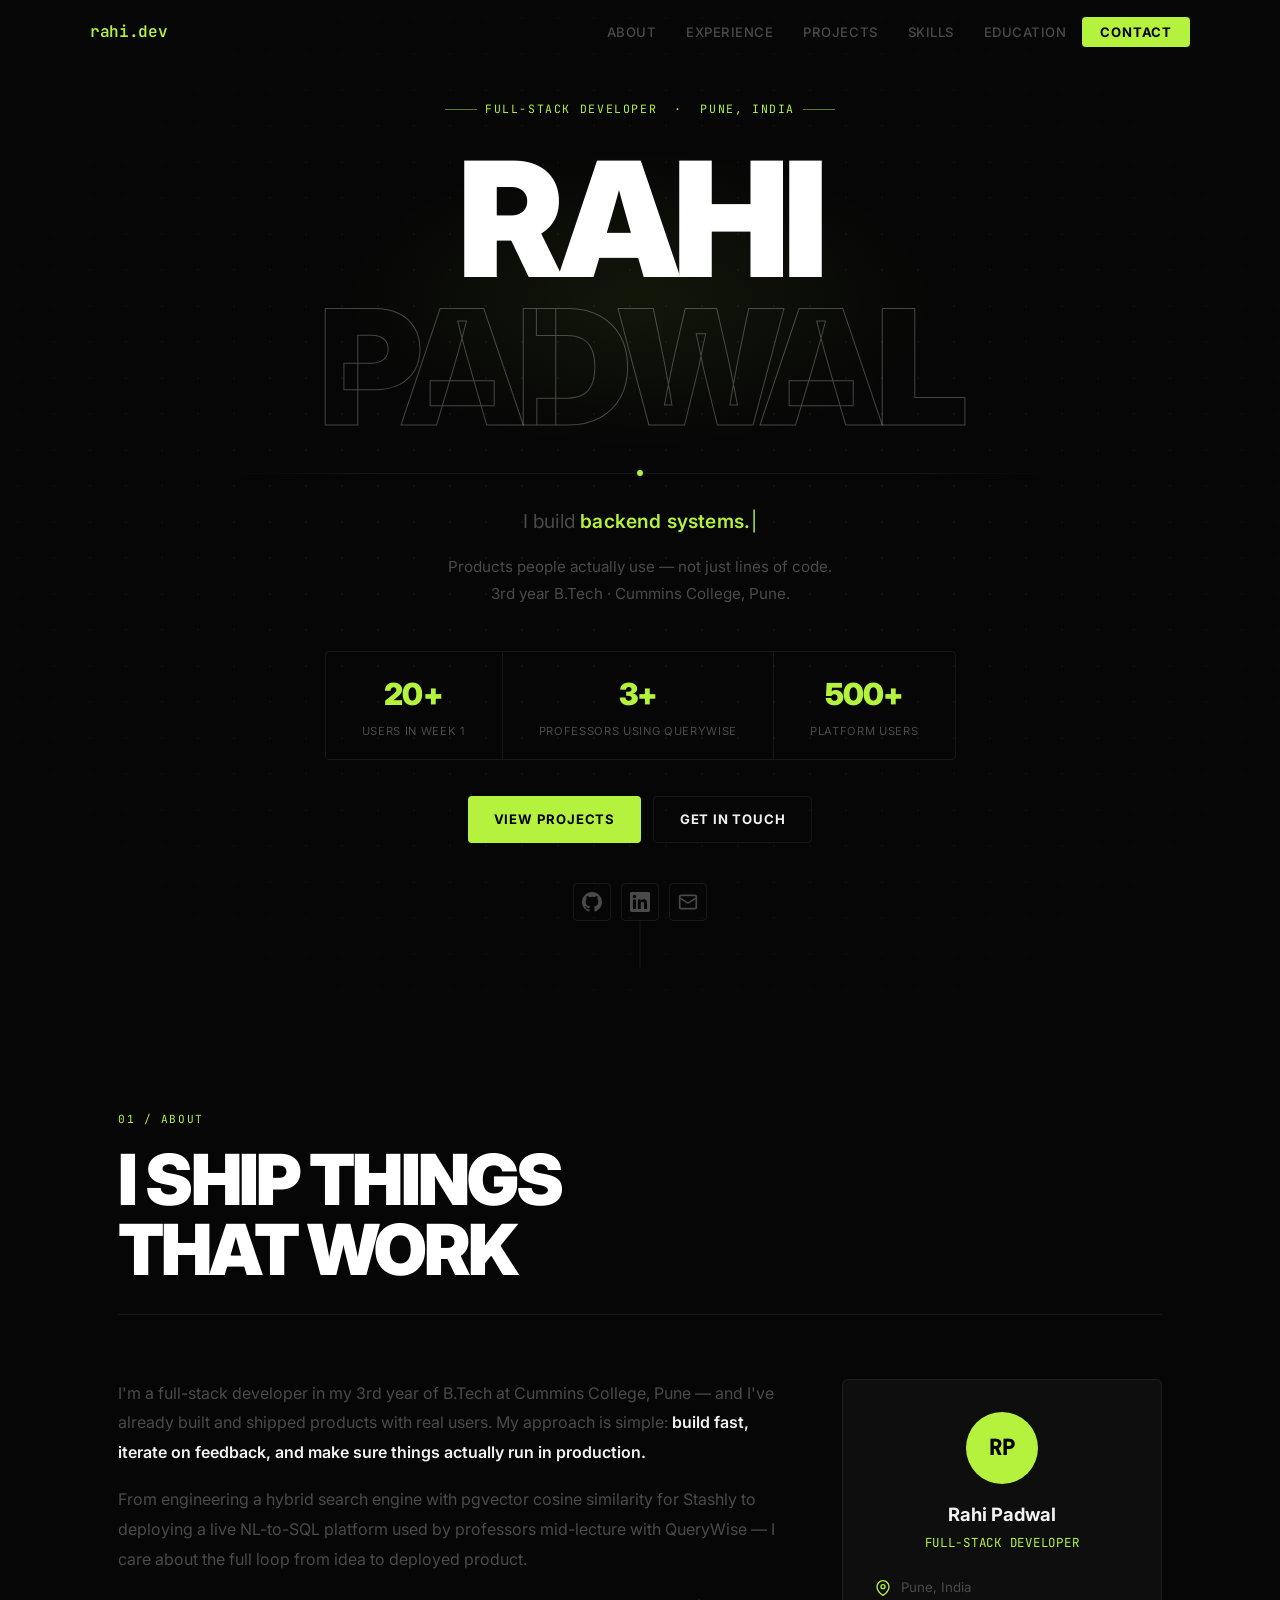
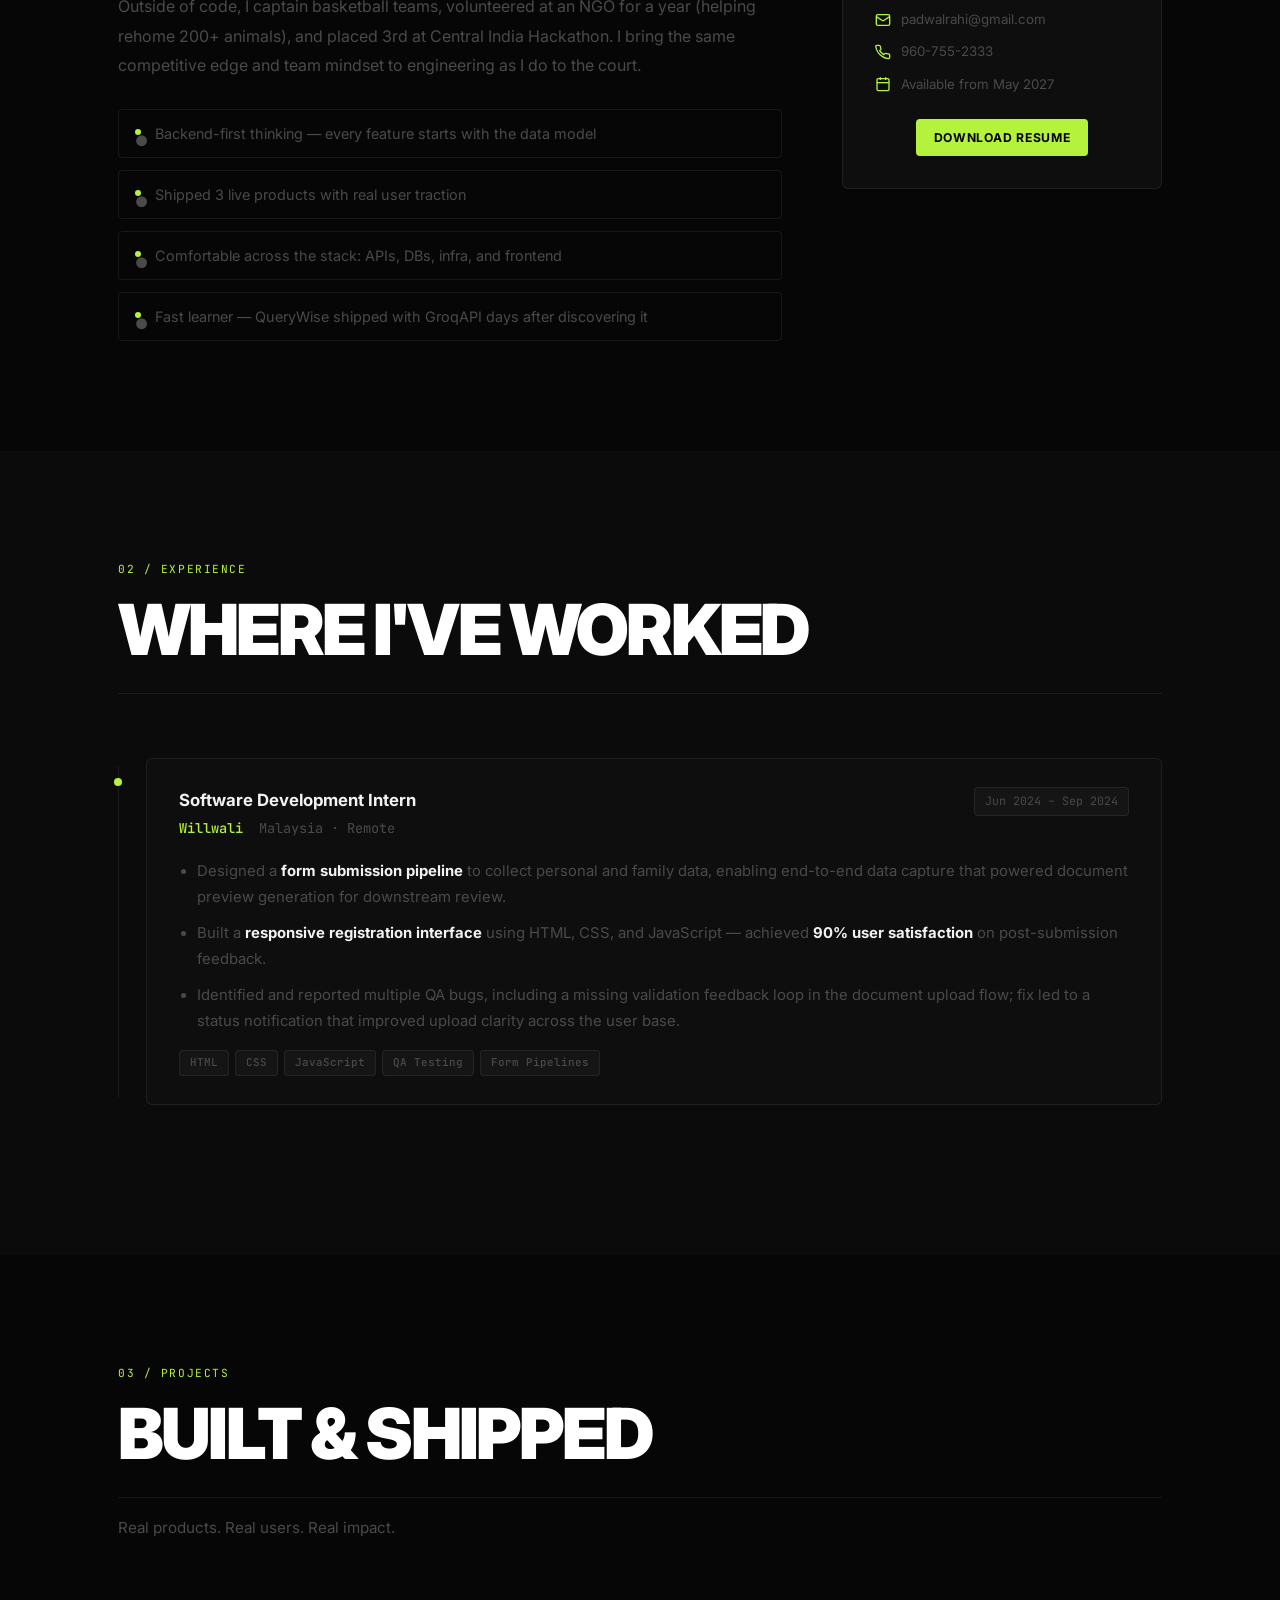
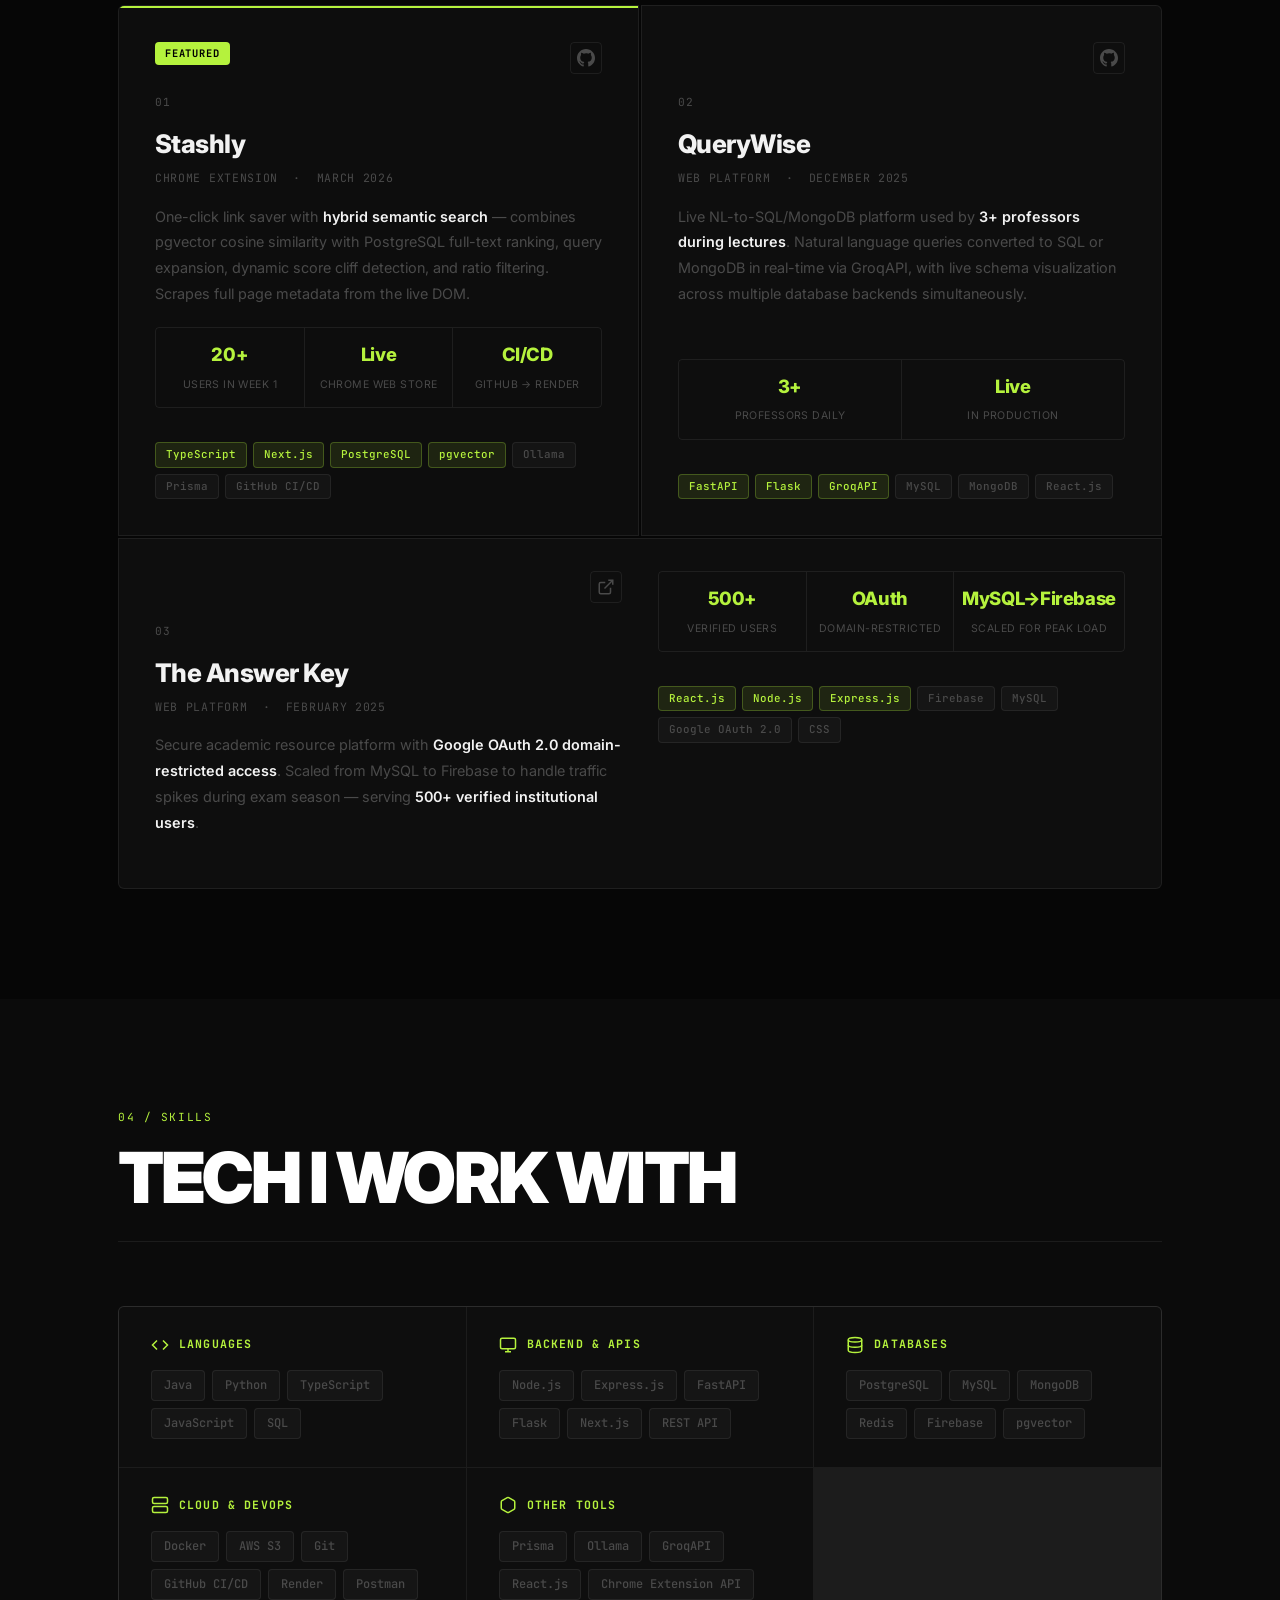
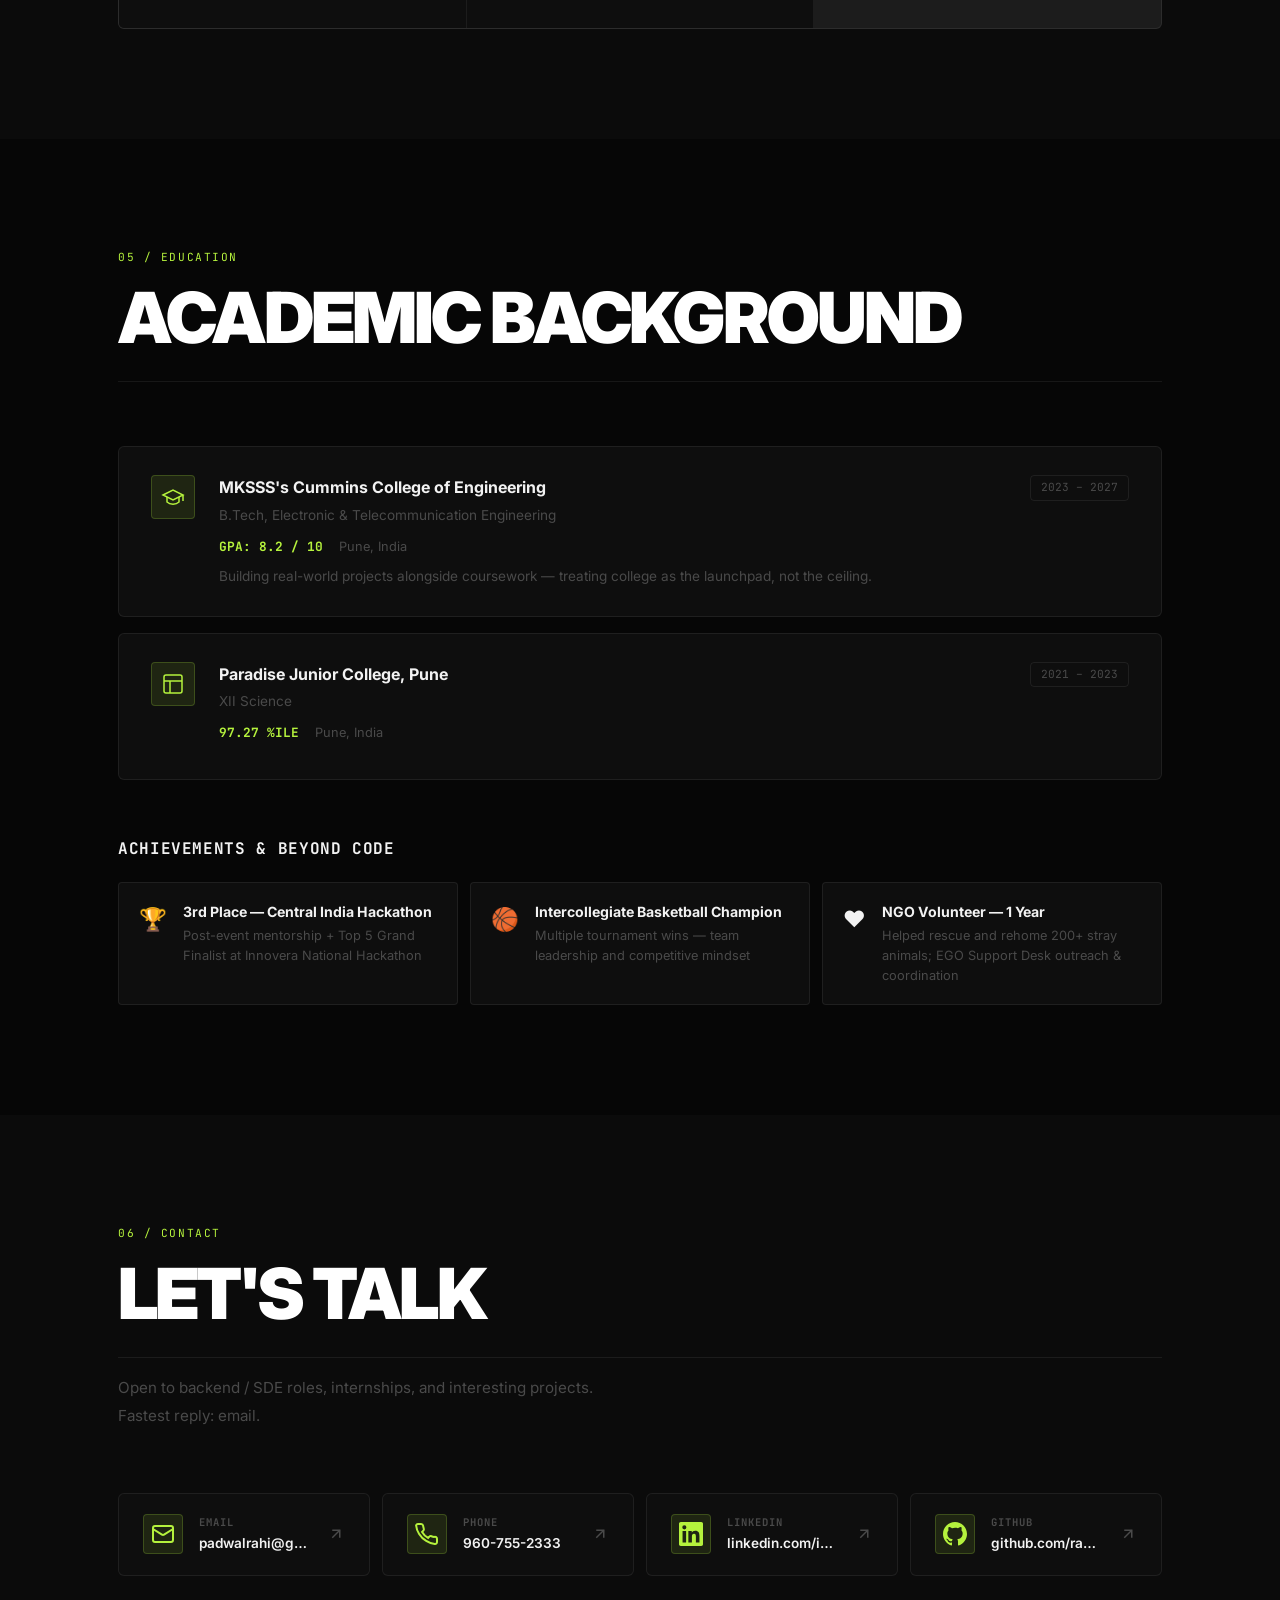
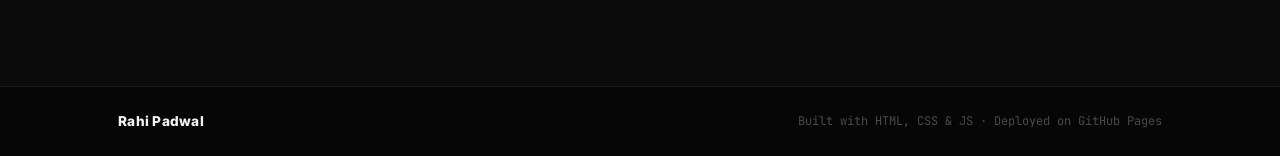
==== index.html @ 61a273f1 "Initial commit" ====
<!DOCTYPE html>
<html lang="en">
<head>
  <meta charset="UTF-8" />
  <meta name="viewport" content="width=device-width, initial-scale=1.0" />
  <title>Rahi Padwal — Full-Stack Developer</title>
  <meta name="description" content="Full-stack developer who ships. Built Stashly (20+ users, week 1) and QueryWise (used by 3+ professors). Backend & SDE roles." />
  <link rel="preconnect" href="https://fonts.googleapis.com" />
  <link rel="preconnect" href="https://fonts.gstatic.com" crossorigin />
  <link href="https://fonts.googleapis.com/css2?family=Inter:wght@300;400;500;600;700;800;900&family=JetBrains+Mono:wght@400;500;600&display=swap" rel="stylesheet" />
  <link rel="stylesheet" href="style.css" />
</head>
<body>

  <!-- ─── NAV ─── -->
  <nav id="navbar">
    <div class="nav-inner">
      <a class="nav-logo" href="#hero">rahi.dev</a>
      <ul class="nav-links">
        <li><a href="#about">About</a></li>
        <li><a href="#experience">Experience</a></li>
        <li><a href="#projects">Projects</a></li>
        <li><a href="#skills">Skills</a></li>
        <li><a href="#education">Education</a></li>
        <li><a href="#contact" class="nav-cta">Contact</a></li>
      </ul>
      <button class="hamburger" id="hamburger" aria-label="Toggle menu">
        <span></span><span></span><span></span>
      </button>
    </div>
  </nav>

  <!-- Mobile menu -->
  <div class="mobile-menu" id="mobileMenu">
    <a href="#about" class="mobile-link">About</a>
    <a href="#experience" class="mobile-link">Experience</a>
    <a href="#projects" class="mobile-link">Projects</a>
    <a href="#skills" class="mobile-link">Skills</a>
    <a href="#education" class="mobile-link">Education</a>
    <a href="#contact" class="mobile-link">Contact</a>
  </div>

  <!-- ─── HERO ─── -->
  <section id="hero">
    <div class="hero-bg-grid"></div>
    <div class="hero-glow"></div>
    <div class="container hero-content">
      <p class="hero-eyebrow">Full-Stack Developer &nbsp;·&nbsp; Pune, India</p>
      <h1 class="hero-name">
        <span class="name-first">Rahi</span>
        <span class="name-last">Padwal</span>
      </h1>
      <div class="hero-divider"></div>
      <div class="hero-roles">
        <span class="role-static">I build&nbsp;</span>
        <span class="role-typed" id="typedText"></span>
        <span class="cursor">|</span>
      </div>
      <p class="hero-desc">
        Products people actually use — not just lines of code.<br/>
        3rd year B.Tech · Cummins College, Pune.
      </p>
      <div class="hero-stats">
        <div class="stat">
          <span class="stat-num" data-target="20">0</span><span class="stat-suffix">+</span>
          <span class="stat-label">Users in week 1</span>
        </div>
        <div class="stat-divider"></div>
        <div class="stat">
          <span class="stat-num" data-target="3">0</span><span class="stat-suffix">+</span>
          <span class="stat-label">Professors using QueryWise</span>
        </div>
        <div class="stat-divider"></div>
        <div class="stat">
          <span class="stat-num" data-target="500">0</span><span class="stat-suffix">+</span>
          <span class="stat-label">Platform users</span>
        </div>
      </div>
      <div class="hero-actions">
        <a href="#projects" class="btn btn-primary">View Projects</a>
        <a href="#contact" class="btn btn-ghost">Get In Touch</a>
      </div>
      <div class="hero-socials">
        <a href="https://github.com/rahipadwal" target="_blank" rel="noopener" class="social-link" aria-label="GitHub">
          <svg width="20" height="20" viewBox="0 0 24 24" fill="currentColor"><path d="M12 0C5.374 0 0 5.373 0 12c0 5.302 3.438 9.8 8.207 11.387.599.111.793-.261.793-.577v-2.234c-3.338.726-4.033-1.416-4.033-1.416-.546-1.387-1.333-1.756-1.333-1.756-1.089-.745.083-.729.083-.729 1.205.084 1.839 1.237 1.839 1.237 1.07 1.834 2.807 1.304 3.492.997.107-.775.418-1.305.762-1.604-2.665-.305-5.467-1.334-5.467-5.931 0-1.311.469-2.381 1.236-3.221-.124-.303-.535-1.524.117-3.176 0 0 1.008-.322 3.301 1.23A11.509 11.509 0 0 1 12 5.803c1.02.005 2.047.138 3.006.404 2.291-1.552 3.297-1.23 3.297-1.23.653 1.653.242 2.874.118 3.176.77.84 1.235 1.911 1.235 3.221 0 4.609-2.807 5.624-5.479 5.921.43.372.823 1.102.823 2.222v3.293c0 .319.192.694.801.576C20.566 21.797 24 17.3 24 12c0-6.627-5.373-12-12-12z"/></svg>
        </a>
        <a href="https://linkedin.com/in/rahipadwal" target="_blank" rel="noopener" class="social-link" aria-label="LinkedIn">
          <svg width="20" height="20" viewBox="0 0 24 24" fill="currentColor"><path d="M20.447 20.452h-3.554v-5.569c0-1.328-.027-3.037-1.852-3.037-1.853 0-2.136 1.445-2.136 2.939v5.667H9.351V9h3.414v1.561h.046c.477-.9 1.637-1.85 3.37-1.85 3.601 0 4.267 2.37 4.267 5.455v6.286zM5.337 7.433a2.062 2.062 0 0 1-2.063-2.065 2.064 2.064 0 1 1 2.063 2.065zm1.782 13.019H3.555V9h3.564v11.452zM22.225 0H1.771C.792 0 0 .774 0 1.729v20.542C0 23.227.792 24 1.771 24h20.451C23.2 24 24 23.227 24 22.271V1.729C24 .774 23.2 0 22.222 0h.003z"/></svg>
        </a>
        <a href="mailto:padwalrahi@gmail.com" class="social-link" aria-label="Email">
          <svg width="20" height="20" viewBox="0 0 24 24" fill="none" stroke="currentColor" stroke-width="2" stroke-linecap="round" stroke-linejoin="round"><rect x="2" y="4" width="20" height="16" rx="2"/><path d="m22 7-8.97 5.7a1.94 1.94 0 0 1-2.06 0L2 7"/></svg>
        </a>
      </div>
    </div>
    <div class="scroll-indicator">
      <div class="scroll-dot"></div>
    </div>
  </section>

  <!-- ─── ABOUT ─── -->
  <section id="about" class="section">
    <div class="container">
      <div class="section-header reveal">
        <span class="section-tag">01 / About</span>
        <h2 class="section-title">I ship things<br/>that work</h2>
        <span class="section-rule"></span>
      </div>
      <div class="about-grid">
        <div class="about-text reveal">
          <p>
            I'm a full-stack developer in my 3rd year of B.Tech at Cummins College, Pune — and I've already
            built and shipped products with real users. My approach is simple: <strong>build fast, iterate on feedback, and
            make sure things actually run in production.</strong>
          </p>
          <p>
            From engineering a hybrid search engine with pgvector cosine similarity for Stashly to deploying a
            live NL-to-SQL platform used by professors mid-lecture with QueryWise — I care about the full loop
            from idea to deployed product.
          </p>
          <p>
            Outside of code, I captain basketball teams, volunteered at an NGO for a year (helping rehome 200+
            animals), and placed 3rd at Central India Hackathon. I bring the same competitive edge and team
            mindset to engineering as I do to the court.
          </p>
          <div class="about-highlights">
            <div class="highlight-item">
              <span class="highlight-icon">&#9679;</span>
              <span>Backend-first thinking — every feature starts with the data model</span>
            </div>
            <div class="highlight-item">
              <span class="highlight-icon">&#9679;</span>
              <span>Shipped 3 live products with real user traction</span>
            </div>
            <div class="highlight-item">
              <span class="highlight-icon">&#9679;</span>
              <span>Comfortable across the stack: APIs, DBs, infra, and frontend</span>
            </div>
            <div class="highlight-item">
              <span class="highlight-icon">&#9679;</span>
              <span>Fast learner — QueryWise shipped with GroqAPI days after discovering it</span>
            </div>
          </div>
        </div>
        <div class="about-card reveal">
          <div class="about-card-inner">
            <div class="about-avatar">RP</div>
            <h3>Rahi Padwal</h3>
            <p class="about-role">Full-Stack Developer</p>
            <div class="about-info-list">
              <div class="about-info-item">
                <svg width="16" height="16" viewBox="0 0 24 24" fill="none" stroke="currentColor" stroke-width="2"><path d="M21 10c0 7-9 13-9 13s-9-6-9-13a9 9 0 0 1 18 0z"/><circle cx="12" cy="10" r="3"/></svg>
                <span>Pune, India</span>
              </div>
              <div class="about-info-item">
                <svg width="16" height="16" viewBox="0 0 24 24" fill="none" stroke="currentColor" stroke-width="2"><rect x="2" y="4" width="20" height="16" rx="2"/><path d="m22 7-8.97 5.7a1.94 1.94 0 0 1-2.06 0L2 7"/></svg>
                <span>padwalrahi@gmail.com</span>
              </div>
              <div class="about-info-item">
                <svg width="16" height="16" viewBox="0 0 24 24" fill="none" stroke="currentColor" stroke-width="2"><path d="M22 16.92v3a2 2 0 0 1-2.18 2 19.79 19.79 0 0 1-8.63-3.07A19.5 19.5 0 0 1 4.15 12a19.79 19.79 0 0 1-3.07-8.67A2 2 0 0 1 3.07 2h3a2 2 0 0 1 2 1.72 12.84 12.84 0 0 0 .7 2.81 2 2 0 0 1-.45 2.11L7.09 9.91a16 16 0 0 0 6 6l1.27-1.27a2 2 0 0 1 2.11-.45 12.84 12.84 0 0 0 2.81.7A2 2 0 0 1 22 16.92z"/></svg>
                <span>960-755-2333</span>
              </div>
              <div class="about-info-item">
                <svg width="16" height="16" viewBox="0 0 24 24" fill="none" stroke="currentColor" stroke-width="2"><rect x="3" y="4" width="18" height="18" rx="2" ry="2"/><line x1="16" y1="2" x2="16" y2="6"/><line x1="8" y1="2" x2="8" y2="6"/><line x1="3" y1="10" x2="21" y2="10"/></svg>
                <span>Available from May 2027</span>
              </div>
            </div>
            <a href="Resume Rahi Padwal.pdf" download class="btn btn-primary btn-sm">Download Resume</a>
          </div>
        </div>
      </div>
    </div>
  </section>

  <!-- ─── EXPERIENCE ─── -->
  <section id="experience" class="section section-alt">
    <div class="container">
      <div class="section-header reveal">
        <span class="section-tag">02 / Experience</span>
        <h2 class="section-title">Where I've worked</h2>
        <span class="section-rule"></span>
      </div>
      <div class="timeline">
        <div class="timeline-item reveal">
          <div class="timeline-dot"></div>
          <div class="timeline-content">
            <div class="timeline-header">
              <div>
                <h3 class="timeline-role">Software Development Intern</h3>
                <p class="timeline-company">Willwali &nbsp;<span class="timeline-location">Malaysia · Remote</span></p>
              </div>
              <span class="timeline-date">Jun 2024 – Sep 2024</span>
            </div>
            <ul class="timeline-bullets">
              <li>Designed a <strong>form submission pipeline</strong> to collect personal and family data, enabling end-to-end data capture that powered document preview generation for downstream review.</li>
              <li>Built a <strong>responsive registration interface</strong> using HTML, CSS, and JavaScript — achieved <strong>90% user satisfaction</strong> on post-submission feedback.</li>
              <li>Identified and reported multiple QA bugs, including a missing validation feedback loop in the document upload flow; fix led to a status notification that improved upload clarity across the user base.</li>
            </ul>
            <div class="tag-list">
              <span class="tag">HTML</span>
              <span class="tag">CSS</span>
              <span class="tag">JavaScript</span>
              <span class="tag">QA Testing</span>
              <span class="tag">Form Pipelines</span>
            </div>
          </div>
        </div>
      </div>
    </div>
  </section>

  <!-- ─── PROJECTS ─── -->
  <section id="projects" class="section">
    <div class="container">
      <div class="section-header reveal">
        <span class="section-tag">03 / Projects</span>
        <h2 class="section-title">Built &amp; shipped</h2>
        <span class="section-rule"></span>
        <p class="section-subtitle">Real products. Real users. Real impact.</p>
      </div>
      <div class="projects-grid">

        <!-- Stashly -->
        <div class="project-card featured reveal">
          <div class="project-card-top">
            <div class="project-badge">Featured</div>
            <div class="project-links">
              <a href="https://github.com/rahipadwal/stashly" target="_blank" rel="noopener" class="project-icon-link" aria-label="GitHub">
                <svg width="18" height="18" viewBox="0 0 24 24" fill="currentColor"><path d="M12 0C5.374 0 0 5.373 0 12c0 5.302 3.438 9.8 8.207 11.387.599.111.793-.261.793-.577v-2.234c-3.338.726-4.033-1.416-4.033-1.416-.546-1.387-1.333-1.756-1.333-1.756-1.089-.745.083-.729.083-.729 1.205.084 1.839 1.237 1.839 1.237 1.07 1.834 2.807 1.304 3.492.997.107-.775.418-1.305.762-1.604-2.665-.305-5.467-1.334-5.467-5.931 0-1.311.469-2.381 1.236-3.221-.124-.303-.535-1.524.117-3.176 0 0 1.008-.322 3.301 1.23A11.509 11.509 0 0 1 12 5.803c1.02.005 2.047.138 3.006.404 2.291-1.552 3.297-1.23 3.297-1.23.653 1.653.242 2.874.118 3.176.77.84 1.235 1.911 1.235 3.221 0 4.609-2.807 5.624-5.479 5.921.43.372.823 1.102.823 2.222v3.293c0 .319.192.694.801.576C20.566 21.797 24 17.3 24 12c0-6.627-5.373-12-12-12z"/></svg>
              </a>
            </div>
          </div>
          <span class="project-num">01</span>
          <h3 class="project-title">Stashly</h3>
          <p class="project-type">Chrome Extension &nbsp;·&nbsp; March 2026</p>
          <p class="project-desc">
            One-click link saver with <strong>hybrid semantic search</strong> — combines pgvector cosine similarity
            with PostgreSQL full-text ranking, query expansion, dynamic score cliff detection, and ratio
            filtering. Scrapes full page metadata from the live DOM.
          </p>
          <div class="project-metrics">
            <div class="metric"><span class="metric-num">20+</span><span class="metric-label">users in week 1</span></div>
            <div class="metric"><span class="metric-num">Live</span><span class="metric-label">Chrome Web Store</span></div>
            <div class="metric"><span class="metric-num">CI/CD</span><span class="metric-label">GitHub → Render</span></div>
          </div>
          <div class="tag-list">
            <span class="tag tag-accent">TypeScript</span>
            <span class="tag tag-accent">Next.js</span>
            <span class="tag tag-accent">PostgreSQL</span>
            <span class="tag tag-accent">pgvector</span>
            <span class="tag">Ollama</span>
            <span class="tag">Prisma</span>
            <span class="tag">GitHub CI/CD</span>
          </div>
        </div>

        <!-- QueryWise -->
        <div class="project-card reveal">
          <div class="project-card-top">
            <div class="project-links">
              <a href="https://github.com/rahipadwal/querywise" target="_blank" rel="noopener" class="project-icon-link" aria-label="GitHub">
                <svg width="18" height="18" viewBox="0 0 24 24" fill="currentColor"><path d="M12 0C5.374 0 0 5.373 0 12c0 5.302 3.438 9.8 8.207 11.387.599.111.793-.261.793-.577v-2.234c-3.338.726-4.033-1.416-4.033-1.416-.546-1.387-1.333-1.756-1.333-1.756-1.089-.745.083-.729.083-.729 1.205.084 1.839 1.237 1.839 1.237 1.07 1.834 2.807 1.304 3.492.997.107-.775.418-1.305.762-1.604-2.665-.305-5.467-1.334-5.467-5.931 0-1.311.469-2.381 1.236-3.221-.124-.303-.535-1.524.117-3.176 0 0 1.008-.322 3.301 1.23A11.509 11.509 0 0 1 12 5.803c1.02.005 2.047.138 3.006.404 2.291-1.552 3.297-1.23 3.297-1.23.653 1.653.242 2.874.118 3.176.77.84 1.235 1.911 1.235 3.221 0 4.609-2.807 5.624-5.479 5.921.43.372.823 1.102.823 2.222v3.293c0 .319.192.694.801.576C20.566 21.797 24 17.3 24 12c0-6.627-5.373-12-12-12z"/></svg>
              </a>
            </div>
          </div>
          <span class="project-num">02</span>
          <h3 class="project-title">QueryWise</h3>
          <p class="project-type">Web Platform &nbsp;·&nbsp; December 2025</p>
          <p class="project-desc">
            Live NL-to-SQL/MongoDB platform used by <strong>3+ professors during lectures</strong>.
            Natural language queries converted to SQL or MongoDB in real-time via GroqAPI, with live schema
            visualization across multiple database backends simultaneously.
          </p>
          <div class="project-metrics">
            <div class="metric"><span class="metric-num">3+</span><span class="metric-label">professors daily</span></div>
            <div class="metric"><span class="metric-num">Live</span><span class="metric-label">in production</span></div>
          </div>
          <div class="tag-list">
            <span class="tag tag-accent">FastAPI</span>
            <span class="tag tag-accent">Flask</span>
            <span class="tag tag-accent">GroqAPI</span>
            <span class="tag">MySQL</span>
            <span class="tag">MongoDB</span>
            <span class="tag">React.js</span>
          </div>
        </div>

        <!-- The Answer Key — full-width -->
        <div class="project-card reveal">
          <div class="project-inner">
            <div class="project-meta">
              <div class="project-card-top">
                <div class="project-links">
                  <a href="#" target="_blank" rel="noopener" class="project-icon-link" aria-label="Live Site">
                    <svg width="18" height="18" viewBox="0 0 24 24" fill="none" stroke="currentColor" stroke-width="2"><path d="M18 13v6a2 2 0 0 1-2 2H5a2 2 0 0 1-2-2V8a2 2 0 0 1 2-2h6"/><polyline points="15,3 21,3 21,9"/><line x1="10" y1="14" x2="21" y2="3"/></svg>
                  </a>
                </div>
              </div>
              <span class="project-num">03</span>
              <h3 class="project-title">The Answer Key</h3>
              <p class="project-type">Web Platform &nbsp;·&nbsp; February 2025</p>
              <p class="project-desc">
                Secure academic resource platform with <strong>Google OAuth 2.0 domain-restricted access</strong>.
                Scaled from MySQL to Firebase to handle traffic spikes during exam season — serving
                <strong>500+ verified institutional users</strong>.
              </p>
            </div>
            <div class="project-details">
              <div class="project-metrics">
                <div class="metric"><span class="metric-num">500+</span><span class="metric-label">verified users</span></div>
                <div class="metric"><span class="metric-num">OAuth</span><span class="metric-label">domain-restricted</span></div>
                <div class="metric"><span class="metric-num">MySQL→Firebase</span><span class="metric-label">scaled for peak load</span></div>
              </div>
              <div class="tag-list">
                <span class="tag tag-accent">React.js</span>
                <span class="tag tag-accent">Node.js</span>
                <span class="tag tag-accent">Express.js</span>
                <span class="tag">Firebase</span>
                <span class="tag">MySQL</span>
                <span class="tag">Google OAuth 2.0</span>
                <span class="tag">CSS</span>
              </div>
            </div>
          </div>
        </div>

      </div>
    </div>
  </section>

  <!-- ─── SKILLS ─── -->
  <section id="skills" class="section section-alt">
    <div class="container">
      <div class="section-header reveal">
        <span class="section-tag">04 / Skills</span>
        <h2 class="section-title">Tech I work with</h2>
        <span class="section-rule"></span>
      </div>
      <div class="skills-grid">
        <div class="skill-category reveal">
          <h3 class="skill-cat-title">
            <svg width="18" height="18" viewBox="0 0 24 24" fill="none" stroke="currentColor" stroke-width="2"><polyline points="16 18 22 12 16 6"/><polyline points="8 6 2 12 8 18"/></svg>
            Languages
          </h3>
          <div class="skill-tags">
            <span class="skill-tag skill-tag-lg">Java</span>
            <span class="skill-tag skill-tag-lg">Python</span>
            <span class="skill-tag skill-tag-lg">TypeScript</span>
            <span class="skill-tag skill-tag-lg">JavaScript</span>
            <span class="skill-tag skill-tag-lg">SQL</span>
          </div>
        </div>
        <div class="skill-category reveal">
          <h3 class="skill-cat-title">
            <svg width="18" height="18" viewBox="0 0 24 24" fill="none" stroke="currentColor" stroke-width="2"><rect x="2" y="3" width="20" height="14" rx="2" ry="2"/><line x1="8" y1="21" x2="16" y2="21"/><line x1="12" y1="17" x2="12" y2="21"/></svg>
            Backend & APIs
          </h3>
          <div class="skill-tags">
            <span class="skill-tag skill-tag-lg">Node.js</span>
            <span class="skill-tag skill-tag-lg">Express.js</span>
            <span class="skill-tag skill-tag-lg">FastAPI</span>
            <span class="skill-tag skill-tag-lg">Flask</span>
            <span class="skill-tag skill-tag-lg">Next.js</span>
            <span class="skill-tag skill-tag-lg">REST API</span>
          </div>
        </div>
        <div class="skill-category reveal">
          <h3 class="skill-cat-title">
            <svg width="18" height="18" viewBox="0 0 24 24" fill="none" stroke="currentColor" stroke-width="2"><ellipse cx="12" cy="5" rx="9" ry="3"/><path d="M3 5v14a9 3 0 0 0 18 0V5"/><path d="M3 12a9 3 0 0 0 18 0"/></svg>
            Databases
          </h3>
          <div class="skill-tags">
            <span class="skill-tag skill-tag-lg">PostgreSQL</span>
            <span class="skill-tag skill-tag-lg">MySQL</span>
            <span class="skill-tag skill-tag-lg">MongoDB</span>
            <span class="skill-tag skill-tag-lg">Redis</span>
            <span class="skill-tag skill-tag-lg">Firebase</span>
            <span class="skill-tag skill-tag-lg">pgvector</span>
          </div>
        </div>
        <div class="skill-category reveal">
          <h3 class="skill-cat-title">
            <svg width="18" height="18" viewBox="0 0 24 24" fill="none" stroke="currentColor" stroke-width="2"><rect x="2" y="2" width="20" height="8" rx="2" ry="2"/><rect x="2" y="14" width="20" height="8" rx="2" ry="2"/><line x1="6" y1="6" x2="6.01" y2="6"/><line x1="6" y1="18" x2="6.01" y2="18"/></svg>
            Cloud & DevOps
          </h3>
          <div class="skill-tags">
            <span class="skill-tag skill-tag-lg">Docker</span>
            <span class="skill-tag skill-tag-lg">AWS S3</span>
            <span class="skill-tag skill-tag-lg">Git</span>
            <span class="skill-tag skill-tag-lg">GitHub CI/CD</span>
            <span class="skill-tag skill-tag-lg">Render</span>
            <span class="skill-tag skill-tag-lg">Postman</span>
          </div>
        </div>
        <div class="skill-category reveal">
          <h3 class="skill-cat-title">
            <svg width="18" height="18" viewBox="0 0 24 24" fill="none" stroke="currentColor" stroke-width="2"><path d="M21 16V8a2 2 0 0 0-1-1.73l-7-4a2 2 0 0 0-2 0l-7 4A2 2 0 0 0 3 8v8a2 2 0 0 0 1 1.73l7 4a2 2 0 0 0 2 0l7-4A2 2 0 0 0 21 16z"/></svg>
            Other Tools
          </h3>
          <div class="skill-tags">
            <span class="skill-tag skill-tag-lg">Prisma</span>
            <span class="skill-tag skill-tag-lg">Ollama</span>
            <span class="skill-tag skill-tag-lg">GroqAPI</span>
            <span class="skill-tag skill-tag-lg">React.js</span>
            <span class="skill-tag skill-tag-lg">Chrome Extension API</span>
          </div>
        </div>
      </div>
    </div>
  </section>

  <!-- ─── EDUCATION ─── -->
  <section id="education" class="section">
    <div class="container">
      <div class="section-header reveal">
        <span class="section-tag">05 / Education</span>
        <h2 class="section-title">Academic background</h2>
        <span class="section-rule"></span>
      </div>
      <div class="edu-grid">
        <div class="edu-card reveal">
          <div class="edu-card-left">
            <div class="edu-icon">
              <svg width="24" height="24" viewBox="0 0 24 24" fill="none" stroke="currentColor" stroke-width="1.5"><path d="M22 10v6M2 10l10-5 10 5-10 5z"/><path d="M6 12v5c3 3 9 3 12 0v-5"/></svg>
            </div>
          </div>
          <div class="edu-card-right">
            <div class="edu-card-header">
              <div>
                <h3>MKSSS's Cummins College of Engineering</h3>
                <p class="edu-degree">B.Tech, Electronic &amp; Telecommunication Engineering</p>
              </div>
              <span class="edu-date">2023 – 2027</span>
            </div>
            <div class="edu-meta">
              <span class="edu-gpa">GPA: 8.2 / 10</span>
              <span class="edu-location">Pune, India</span>
            </div>
            <div class="edu-note">
              Building real-world projects alongside coursework — treating college as the launchpad, not the ceiling.
            </div>
          </div>
        </div>
        <div class="edu-card reveal">
          <div class="edu-card-left">
            <div class="edu-icon">
              <svg width="24" height="24" viewBox="0 0 24 24" fill="none" stroke="currentColor" stroke-width="1.5"><rect x="3" y="3" width="18" height="18" rx="2" ry="2"/><line x1="3" y1="9" x2="21" y2="9"/><line x1="9" y1="21" x2="9" y2="9"/></svg>
            </div>
          </div>
          <div class="edu-card-right">
            <div class="edu-card-header">
              <div>
                <h3>Paradise Junior College, Pune</h3>
                <p class="edu-degree">XII Science</p>
              </div>
              <span class="edu-date">2021 – 2023</span>
            </div>
            <div class="edu-meta">
              <span class="edu-gpa">97.27 %ILE</span>
              <span class="edu-location">Pune, India</span>
            </div>
          </div>
        </div>
      </div>

      <!-- Achievements -->
      <div class="achievements reveal">
        <h3 class="achievements-title">Achievements &amp; Beyond Code</h3>
        <div class="achievements-grid">
          <div class="achievement-item">
            <div class="achievement-icon">🏆</div>
            <div class="achievement-text">
              <strong>3rd Place — Central India Hackathon</strong>
              <span>Post-event mentorship + Top 5 Grand Finalist at Innovera National Hackathon</span>
            </div>
          </div>
          <div class="achievement-item">
            <div class="achievement-icon">🏀</div>
            <div class="achievement-text">
              <strong>Intercollegiate Basketball Champion</strong>
              <span>Multiple tournament wins — team leadership and competitive mindset</span>
            </div>
          </div>
          <div class="achievement-item">
            <div class="achievement-icon">&#10084;</div>
            <div class="achievement-text">
              <strong>NGO Volunteer — 1 Year</strong>
              <span>Helped rescue and rehome 200+ stray animals; EGO Support Desk outreach &amp; coordination</span>
            </div>
          </div>
        </div>
      </div>
    </div>
  </section>

  <!-- ─── CONTACT ─── -->
  <section id="contact" class="section section-alt">
    <div class="container">
      <div class="section-header reveal">
        <span class="section-tag">06 / Contact</span>
        <h2 class="section-title">Let's talk</h2>
        <span class="section-rule"></span>
        <p class="section-subtitle">
          Open to backend / SDE roles, internships, and interesting projects.<br />
          Fastest reply: email.
        </p>
      </div>
      <div class="contact-grid">
        <a href="mailto:padwalrahi@gmail.com" class="contact-card reveal">
          <div class="contact-card-icon">
            <svg width="24" height="24" viewBox="0 0 24 24" fill="none" stroke="currentColor" stroke-width="2"><rect x="2" y="4" width="20" height="16" rx="2"/><path d="m22 7-8.97 5.7a1.94 1.94 0 0 1-2.06 0L2 7"/></svg>
          </div>
          <div class="contact-card-text">
            <span class="contact-label">Email</span>
            <span class="contact-value">padwalrahi@gmail.com</span>
          </div>
          <svg class="contact-arrow" width="18" height="18" viewBox="0 0 24 24" fill="none" stroke="currentColor" stroke-width="2"><line x1="7" y1="17" x2="17" y2="7"/><polyline points="7 7 17 7 17 17"/></svg>
        </a>
        <a href="tel:+919607552333" class="contact-card reveal">
          <div class="contact-card-icon">
            <svg width="24" height="24" viewBox="0 0 24 24" fill="none" stroke="currentColor" stroke-width="2"><path d="M22 16.92v3a2 2 0 0 1-2.18 2 19.79 19.79 0 0 1-8.63-3.07A19.5 19.5 0 0 1 4.15 12a19.79 19.79 0 0 1-3.07-8.67A2 2 0 0 1 3.07 2h3a2 2 0 0 1 2 1.72 12.84 12.84 0 0 0 .7 2.81 2 2 0 0 1-.45 2.11L7.09 9.91a16 16 0 0 0 6 6l1.27-1.27a2 2 0 0 1 2.11-.45 12.84 12.84 0 0 0 2.81.7A2 2 0 0 1 22 16.92z"/></svg>
          </div>
          <div class="contact-card-text">
            <span class="contact-label">Phone</span>
            <span class="contact-value">960-755-2333</span>
          </div>
          <svg class="contact-arrow" width="18" height="18" viewBox="0 0 24 24" fill="none" stroke="currentColor" stroke-width="2"><line x1="7" y1="17" x2="17" y2="7"/><polyline points="7 7 17 7 17 17"/></svg>
        </a>
        <a href="https://linkedin.com/in/rahipadwal" target="_blank" rel="noopener" class="contact-card reveal">
          <div class="contact-card-icon">
            <svg width="24" height="24" viewBox="0 0 24 24" fill="currentColor"><path d="M20.447 20.452h-3.554v-5.569c0-1.328-.027-3.037-1.852-3.037-1.853 0-2.136 1.445-2.136 2.939v5.667H9.351V9h3.414v1.561h.046c.477-.9 1.637-1.85 3.37-1.85 3.601 0 4.267 2.37 4.267 5.455v6.286zM5.337 7.433a2.062 2.062 0 0 1-2.063-2.065 2.064 2.064 0 1 1 2.063 2.065zm1.782 13.019H3.555V9h3.564v11.452zM22.225 0H1.771C.792 0 0 .774 0 1.729v20.542C0 23.227.792 24 1.771 24h20.451C23.2 24 24 23.227 24 22.271V1.729C24 .774 23.2 0 22.222 0h.003z"/></svg>
          </div>
          <div class="contact-card-text">
            <span class="contact-label">LinkedIn</span>
            <span class="contact-value">linkedin.com/in/rahipadwal</span>
          </div>
          <svg class="contact-arrow" width="18" height="18" viewBox="0 0 24 24" fill="none" stroke="currentColor" stroke-width="2"><line x1="7" y1="17" x2="17" y2="7"/><polyline points="7 7 17 7 17 17"/></svg>
        </a>
        <a href="https://github.com/rahipadwal" target="_blank" rel="noopener" class="contact-card reveal">
          <div class="contact-card-icon">
            <svg width="24" height="24" viewBox="0 0 24 24" fill="currentColor"><path d="M12 0C5.374 0 0 5.373 0 12c0 5.302 3.438 9.8 8.207 11.387.599.111.793-.261.793-.577v-2.234c-3.338.726-4.033-1.416-4.033-1.416-.546-1.387-1.333-1.756-1.333-1.756-1.089-.745.083-.729.083-.729 1.205.084 1.839 1.237 1.839 1.237 1.07 1.834 2.807 1.304 3.492.997.107-.775.418-1.305.762-1.604-2.665-.305-5.467-1.334-5.467-5.931 0-1.311.469-2.381 1.236-3.221-.124-.303-.535-1.524.117-3.176 0 0 1.008-.322 3.301 1.23A11.509 11.509 0 0 1 12 5.803c1.02.005 2.047.138 3.006.404 2.291-1.552 3.297-1.23 3.297-1.23.653 1.653.242 2.874.118 3.176.77.84 1.235 1.911 1.235 3.221 0 4.609-2.807 5.624-5.479 5.921.43.372.823 1.102.823 2.222v3.293c0 .319.192.694.801.576C20.566 21.797 24 17.3 24 12c0-6.627-5.373-12-12-12z"/></svg>
          </div>
          <div class="contact-card-text">
            <span class="contact-label">GitHub</span>
            <span class="contact-value">github.com/rahipadwal</span>
          </div>
          <svg class="contact-arrow" width="18" height="18" viewBox="0 0 24 24" fill="none" stroke="currentColor" stroke-width="2"><line x1="7" y1="17" x2="17" y2="7"/><polyline points="7 7 17 7 17 17"/></svg>
        </a>
      </div>
    </div>
  </section>

  <!-- ─── FOOTER ─── -->
  <footer>
    <div class="container footer-inner">
      <span class="footer-name">Rahi Padwal</span>
      <span class="footer-copy">Built with HTML, CSS &amp; JS · Deployed on GitHub Pages</span>
    </div>
  </footer>

  <script src="script.js"></script>
</body>
</html>
---- style.css ----
/* ─── RESET & VARIABLES ─── */
*, *::before, *::after { box-sizing: border-box; margin: 0; padding: 0; }

:root {
  --bg:        #060606;
  --bg-alt:    #0b0b0b;
  --bg-card:   #0e0e0e;
  --border:    rgba(255, 255, 255, 0.07);
  --border-hover: rgba(181, 242, 61, 0.45);
  --text:      #f2f2f2;
  --text-muted:#4a4a4a;
  --accent:    #b5f23d;
  --accent-dim: rgba(181, 242, 61, 0.1);
  --accent-glow: rgba(181, 242, 61, 0.18);
  --radius:    4px;
  --radius-lg: 6px;
  --shadow:    0 8px 40px rgba(0,0,0,0.6);
  --transition: 0.22s cubic-bezier(0.4, 0, 0.2, 1);
  --font:      'Inter', system-ui, sans-serif;
  --mono:      'JetBrains Mono', 'Fira Code', monospace;
}

html { scroll-behavior: smooth; scroll-padding-top: 68px; }

body {
  font-family: var(--font);
  background: var(--bg);
  color: var(--text);
  line-height: 1.6;
  -webkit-font-smoothing: antialiased;
  overflow-x: hidden;
}

::-webkit-scrollbar { width: 4px; }
::-webkit-scrollbar-track { background: var(--bg); }
::-webkit-scrollbar-thumb { background: var(--accent); border-radius: 2px; }

/* ─── CONTAINER ─── */
.container { max-width: 1100px; margin: 0 auto; padding: 0 28px; }

/* ─── NAV ─── */
#navbar {
  position: fixed; top: 0; left: 0; right: 0; z-index: 1000;
  padding: 0 28px;
  transition: background var(--transition), border-bottom var(--transition);
}
#navbar.scrolled {
  background: rgba(6, 6, 6, 0.94);
  backdrop-filter: blur(20px);
  -webkit-backdrop-filter: blur(20px);
  border-bottom: 1px solid var(--border);
}
.nav-inner {
  max-width: 1100px; margin: 0 auto;
  display: flex; align-items: center; justify-content: space-between;
  height: 64px;
}
.nav-logo {
  font-family: var(--mono); font-size: 1rem; font-weight: 600;
  color: var(--accent); text-decoration: none; letter-spacing: -0.02em;
}
.nav-links { display: flex; gap: 2px; list-style: none; }
.nav-links a {
  color: var(--text-muted); text-decoration: none;
  font-size: 0.82rem; font-weight: 500; letter-spacing: 0.04em;
  text-transform: uppercase;
  padding: 7px 14px; border-radius: var(--radius);
  transition: color var(--transition);
}
.nav-links a:hover { color: var(--text); }
.nav-links a.active { color: var(--accent); }
.nav-cta {
  background: var(--accent) !important;
  color: #000 !important;
  font-weight: 700 !important;
  letter-spacing: 0.06em !important;
  padding: 7px 18px !important;
}
.nav-cta:hover { opacity: 0.88; }

.hamburger {
  display: none; flex-direction: column; gap: 5px;
  background: none; border: none; cursor: pointer; padding: 4px;
}
.hamburger span {
  display: block; width: 22px; height: 1.5px;
  background: var(--text-muted); border-radius: 2px;
  transition: var(--transition);
}
.hamburger.open span:nth-child(1) { transform: translateY(6.5px) rotate(45deg); }
.hamburger.open span:nth-child(2) { opacity: 0; }
.hamburger.open span:nth-child(3) { transform: translateY(-6.5px) rotate(-45deg); }

.mobile-menu {
  display: none; position: fixed; top: 64px; left: 0; right: 0; z-index: 999;
  background: rgba(6, 6, 6, 0.98);
  border-bottom: 1px solid var(--border);
  flex-direction: column; padding: 12px 28px 24px;
}
.mobile-menu.open { display: flex; }
.mobile-link {
  color: var(--text-muted); text-decoration: none;
  font-size: 0.88rem; font-weight: 500;
  text-transform: uppercase; letter-spacing: 0.05em;
  padding: 14px 0;
  border-bottom: 1px solid var(--border);
  transition: color var(--transition);
}
.mobile-link:last-child { border-bottom: none; }
.mobile-link:hover { color: var(--accent); }

/* ─── HERO ─── */
#hero {
  min-height: 100vh;
  display: flex; align-items: center; justify-content: center;
  position: relative; overflow: hidden;
  padding: 100px 0 80px;
}

/* Subtle dot-grid background */
.hero-bg-grid {
  position: absolute; inset: 0; z-index: 0;
  background-image: radial-gradient(circle, rgba(255,255,255,0.04) 1px, transparent 1px);
  background-size: 36px 36px;
  mask-image: radial-gradient(ellipse 80% 80% at 50% 50%, black 30%, transparent 100%);
}

/* Green glow blob */
.hero-glow {
  position: absolute; top: 30%; left: 50%; transform: translate(-50%, -50%);
  width: 600px; height: 300px; z-index: 0;
  background: radial-gradient(ellipse, rgba(181,242,61,0.07) 0%, transparent 70%);
  pointer-events: none;
}

.hero-content {
  position: relative; z-index: 1;
  text-align: center;
  display: flex; flex-direction: column; align-items: center;
  max-width: 900px; width: 100%;
}

.hero-eyebrow {
  display: inline-flex; align-items: center; gap: 8px;
  font-family: var(--mono); font-size: 0.72rem;
  color: var(--accent); letter-spacing: 0.14em;
  text-transform: uppercase; margin-bottom: 28px;
}
.hero-eyebrow::before,
.hero-eyebrow::after {
  content: ''; display: block; width: 32px; height: 1px;
  background: var(--accent); opacity: 0.5;
}

.hero-name {
  font-size: clamp(4.5rem, 13vw, 10rem);
  font-weight: 900; line-height: 0.92;
  letter-spacing: -0.04em;
  text-transform: uppercase; color: #fff;
  margin-bottom: 0;
}
.hero-name .name-first { display: block; }
.hero-name .name-last {
  display: block;
  -webkit-text-stroke: 1px rgba(255,255,255,0.25);
  color: transparent;
  transition: color var(--transition), -webkit-text-stroke var(--transition);
}
.hero-name:hover .name-last {
  color: var(--accent);
  -webkit-text-stroke: 1px transparent;
}

.hero-divider {
  width: 100%; height: 1px;
  background: linear-gradient(90deg, transparent, var(--border) 20%, var(--border) 80%, transparent);
  margin: 32px 0;
  position: relative;
}
.hero-divider::after {
  content: ''; position: absolute; left: 50%; top: -3px;
  transform: translateX(-50%);
  width: 6px; height: 6px; border-radius: 50%;
  background: var(--accent);
}

.hero-roles {
  display: flex; align-items: center; justify-content: center;
  font-size: clamp(1rem, 2.5vw, 1.2rem);
  font-weight: 400; color: var(--text-muted);
  margin-bottom: 16px; min-height: 1.8rem;
  letter-spacing: 0.01em;
}
.role-typed { color: var(--accent); font-weight: 600; }
.cursor {
  display: inline-block; color: var(--accent);
  animation: blink 1s step-end infinite; margin-left: 1px;
}
@keyframes blink { 50% { opacity: 0; } }

.hero-desc {
  font-size: 0.95rem; color: var(--text-muted);
  max-width: 500px; margin-bottom: 44px;
  line-height: 1.8;
}

.hero-stats {
  display: flex; align-items: center;
  border: 1px solid var(--border);
  border-radius: var(--radius);
  overflow: hidden;
  margin-bottom: 36px;
  width: fit-content;
}
.stat {
  text-align: center; padding: 18px 36px;
  border-right: 1px solid var(--border);
}
.stat:last-child { border-right: none; }
.stat-num {
  display: inline;
  font-size: 1.9rem; font-weight: 900;
  color: var(--accent); line-height: 1;
  letter-spacing: -0.03em;
}
.stat-suffix {
  font-size: 1.9rem; font-weight: 900;
  color: var(--accent); letter-spacing: -0.03em;
}
.stat-label {
  display: block; font-size: 0.7rem;
  color: var(--text-muted); margin-top: 4px;
  text-transform: uppercase; letter-spacing: 0.06em;
}

.hero-actions { display: flex; gap: 12px; margin-bottom: 40px; flex-wrap: wrap; justify-content: center; }

.hero-socials { display: flex; gap: 10px; }
.social-link {
  display: flex; align-items: center; justify-content: center;
  width: 38px; height: 38px; border-radius: var(--radius);
  color: var(--text-muted);
  border: 1px solid var(--border);
  transition: var(--transition); text-decoration: none;
}
.social-link:hover { color: var(--accent); border-color: var(--border-hover); }

.scroll-indicator {
  position: absolute; bottom: 32px; left: 50%; transform: translateX(-50%);
  display: flex; flex-direction: column; align-items: center; gap: 8px;
}
.scroll-indicator span {
  font-family: var(--mono); font-size: 0.65rem;
  color: var(--text-muted); letter-spacing: 0.1em; text-transform: uppercase;
}
.scroll-dot {
  width: 1px; height: 48px;
  background: var(--border);
  position: relative; overflow: hidden;
}
.scroll-dot::after {
  content: ''; position: absolute; top: -100%; left: 0;
  width: 100%; height: 50%;
  background: var(--accent);
  animation: scrollLine 2s ease-in-out infinite;
}
@keyframes scrollLine { 0% { top: -50%; } 100% { top: 150%; } }

/* ─── BUTTONS ─── */
.btn {
  display: inline-flex; align-items: center; gap: 8px;
  padding: 12px 26px; border-radius: var(--radius);
  font-size: 0.82rem; font-weight: 700;
  text-decoration: none; border: none; cursor: pointer;
  letter-spacing: 0.06em; text-transform: uppercase;
  transition: var(--transition);
}
.btn-primary { background: var(--accent); color: #000; }
.btn-primary:hover { opacity: 0.88; transform: translateY(-1px); }
.btn-ghost {
  background: transparent; color: var(--text);
  border: 1px solid var(--border);
}
.btn-ghost:hover { border-color: var(--border-hover); color: var(--accent); }
.btn-sm { padding: 9px 18px; font-size: 0.76rem; }

/* ─── SECTION SHELL ─── */
.section { padding: 110px 0; }
.section-alt { background: var(--bg-alt); }

.section-header { margin-bottom: 64px; }
.section-tag {
  display: block;
  font-family: var(--mono); font-size: 0.7rem;
  color: var(--accent); letter-spacing: 0.14em;
  text-transform: uppercase; margin-bottom: 16px;
}
.section-title {
  font-size: clamp(2.2rem, 5.5vw, 4.5rem);
  font-weight: 900; letter-spacing: -0.04em;
  text-transform: uppercase; color: #fff; line-height: 1;
}
.section-rule {
  display: block; width: 100%; height: 1px;
  background: var(--border); margin-top: 28px;
}
.section-subtitle {
  color: var(--text-muted); margin-top: 16px;
  font-size: 0.95rem; line-height: 1.8; max-width: 480px;
}

/* ─── ABOUT ─── */
.about-grid {
  display: grid; grid-template-columns: 1fr 320px; gap: 60px;
  align-items: start;
}
.about-text p {
  color: var(--text-muted); margin-bottom: 18px; font-size: 1rem;
  line-height: 1.85;
}
.about-text strong { color: var(--text); font-weight: 600; }
.about-highlights { margin-top: 28px; display: flex; flex-direction: column; gap: 12px; }
.highlight-item {
  display: flex; align-items: flex-start; gap: 14px;
  font-size: 0.9rem; color: var(--text-muted);
  padding: 12px 16px;
  border: 1px solid var(--border);
  border-radius: var(--radius);
  transition: border-color var(--transition);
}
.highlight-item:hover { border-color: var(--border-hover); color: var(--text); }
.highlight-icon {
  width: 6px; height: 6px; border-radius: 50%;
  background: var(--accent); flex-shrink: 0; margin-top: 7px;
}

.about-card-inner {
  background: var(--bg-card);
  border: 1px solid var(--border);
  border-radius: var(--radius-lg);
  padding: 32px;
  text-align: center;
  position: sticky; top: 84px;
}
.about-avatar {
  width: 72px; height: 72px; border-radius: 50%;
  background: var(--accent);
  display: flex; align-items: center; justify-content: center;
  font-size: 1.4rem; font-weight: 900; color: #000;
  margin: 0 auto 16px;
  font-family: var(--mono);
}
.about-card-inner h3 { font-size: 1.15rem; font-weight: 700; margin-bottom: 4px; }
.about-role { color: var(--accent); font-size: 0.78rem; margin-bottom: 24px; font-family: var(--mono); letter-spacing: 0.06em; text-transform: uppercase; }
.about-info-list { text-align: left; margin-bottom: 24px; display: flex; flex-direction: column; gap: 11px; }
.about-info-item {
  display: flex; align-items: center; gap: 10px;
  color: var(--text-muted); font-size: 0.83rem;
}
.about-info-item svg { color: var(--accent); flex-shrink: 0; }

/* ─── TIMELINE ─── */
.timeline { position: relative; padding-left: 28px; }
.timeline::before {
  content: ''; position: absolute; left: 0; top: 8px; bottom: 8px;
  width: 1px; background: var(--border);
}
.timeline-item { position: relative; margin-bottom: 40px; }
.timeline-dot {
  position: absolute; left: -32px; top: 20px;
  width: 8px; height: 8px; border-radius: 50%;
  background: var(--accent);
}
.timeline-content {
  background: var(--bg-card);
  border: 1px solid var(--border);
  border-radius: var(--radius-lg);
  padding: 28px 32px;
  transition: border-color var(--transition);
}
.timeline-content:hover { border-color: var(--border-hover); }
.timeline-header {
  display: flex; justify-content: space-between; align-items: flex-start;
  gap: 16px; margin-bottom: 18px; flex-wrap: wrap;
}
.timeline-role { font-size: 1.05rem; font-weight: 700; margin-bottom: 4px; }
.timeline-company { color: var(--accent); font-weight: 500; font-size: 0.85rem; font-family: var(--mono); }
.timeline-location { color: var(--text-muted); font-weight: 400; }
.timeline-date {
  font-family: var(--mono); font-size: 0.72rem;
  color: var(--text-muted); white-space: nowrap;
  background: rgba(255,255,255,0.03);
  padding: 4px 10px; border-radius: var(--radius);
  border: 1px solid var(--border);
}
.timeline-bullets { padding-left: 18px; margin-bottom: 16px; }
.timeline-bullets li {
  color: var(--text-muted); font-size: 0.93rem;
  margin-bottom: 10px; line-height: 1.75;
}
.timeline-bullets strong { color: var(--text); }

/* ─── TAGS ─── */
.tag-list { display: flex; flex-wrap: wrap; gap: 6px; margin-top: 16px; }
.tag {
  font-family: var(--mono); font-size: 0.68rem; font-weight: 500;
  color: var(--text-muted); padding: 3px 10px;
  background: rgba(255,255,255,0.03);
  border: 1px solid var(--border);
  border-radius: var(--radius);
}
.tag-accent {
  color: var(--accent);
  background: var(--accent-dim);
  border-color: rgba(181, 242, 61, 0.25);
}

/* ─── PROJECTS ─── */
.projects-grid {
  display: grid; gap: 2px;
  grid-template-columns: 1fr 1fr;
}
.project-card {
  background: var(--bg-card);
  border: 1px solid var(--border);
  padding: 36px;
  display: flex; flex-direction: column;
  transition: border-color var(--transition), background var(--transition);
  position: relative; overflow: hidden;
  border-radius: 0;
}
/* Rounded only the outer corners of the grid */
.project-card:nth-child(1) { border-radius: var(--radius-lg) 0 0 0; }
.project-card:nth-child(2) { border-radius: 0 var(--radius-lg) 0 0; }
.project-card:nth-child(3) { grid-column: 1 / -1; border-radius: 0 0 var(--radius-lg) var(--radius-lg); padding: 32px 36px; }

.project-card::after {
  content: ''; position: absolute; top: 0; left: 0; right: 0;
  height: 2px;
  background: var(--accent);
  transform: scaleX(0); transform-origin: left;
  transition: transform 0.35s cubic-bezier(0.4,0,0.2,1);
}
.project-card:hover { border-color: var(--border-hover); background: #111; }
.project-card:hover::after { transform: scaleX(1); }

.project-card.featured::after { transform: scaleX(1); }
.project-card.featured { background: #0d0d0d; }

.project-card-top {
  display: flex; justify-content: space-between; align-items: flex-start;
  margin-bottom: 20px;
}
.project-badge {
  font-family: var(--mono); font-size: 0.65rem; font-weight: 700;
  color: #000; background: var(--accent);
  padding: 3px 10px; border-radius: var(--radius);
  letter-spacing: 0.08em; text-transform: uppercase;
}
.project-links { display: flex; gap: 8px; margin-left: auto; }
.project-icon-link {
  display: flex; align-items: center; justify-content: center;
  width: 32px; height: 32px; border-radius: var(--radius);
  color: var(--text-muted);
  border: 1px solid var(--border);
  transition: var(--transition); text-decoration: none;
}
.project-icon-link:hover { color: var(--accent); border-color: var(--border-hover); }

.project-num {
  font-family: var(--mono); font-size: 0.7rem;
  color: var(--text-muted); letter-spacing: 0.08em;
  margin-bottom: 12px; display: block;
}
.project-title { font-size: 1.6rem; font-weight: 800; margin-bottom: 4px; letter-spacing: -0.02em; }
.project-type {
  font-family: var(--mono); font-size: 0.72rem;
  color: var(--text-muted); margin-bottom: 16px; display: block;
  text-transform: uppercase; letter-spacing: 0.06em;
}
.project-desc {
  color: var(--text-muted); font-size: 0.9rem; line-height: 1.8;
  margin-bottom: 20px; flex: 1;
}
.project-desc strong { color: var(--text); font-weight: 600; }

/* Featured project (full-width) layout */
.project-card:nth-child(3) .project-inner {
  display: grid; grid-template-columns: 1fr 1fr; gap: 36px; align-items: start;
}
.project-card:nth-child(3) .project-meta { display: flex; flex-direction: column; }
.project-card:nth-child(3) .project-details { display: flex; flex-direction: column; justify-content: flex-start; }

.project-metrics {
  display: flex; gap: 0;
  border: 1px solid var(--border);
  border-radius: var(--radius); overflow: hidden;
  margin-bottom: 18px;
}
.metric {
  text-align: center; flex: 1;
  padding: 12px 8px;
  border-right: 1px solid var(--border);
}
.metric:last-child { border-right: none; }
.metric-num {
  display: block; font-size: 1.15rem; font-weight: 800;
  color: var(--accent); letter-spacing: -0.02em;
}
.metric-label { font-size: 0.66rem; color: var(--text-muted); margin-top: 2px; text-transform: uppercase; letter-spacing: 0.04em; }

/* ─── SKILLS ─── */
.skills-grid {
  display: grid;
  grid-template-columns: repeat(auto-fit, minmax(280px, 1fr));
  gap: 1px;
  background: var(--border);
  border: 1px solid var(--border);
  border-radius: var(--radius-lg);
  overflow: hidden;
}
.skill-category {
  background: var(--bg-card);
  padding: 28px 32px;
  transition: background var(--transition);
}
.skill-category:hover { background: #111; }
.skill-cat-title {
  display: flex; align-items: center; gap: 10px;
  font-size: 0.72rem; font-weight: 700; color: var(--accent);
  margin-bottom: 16px; letter-spacing: 0.1em; text-transform: uppercase;
  font-family: var(--mono);
}
.skill-cat-title svg { flex-shrink: 0; }
.skill-tags { display: flex; flex-wrap: wrap; gap: 7px; }
.skill-tag {
  font-family: var(--mono); font-size: 0.75rem; font-weight: 500;
  padding: 5px 12px; border-radius: var(--radius);
  color: var(--text-muted);
  background: rgba(255,255,255,0.03);
  border: 1px solid var(--border);
  transition: var(--transition); cursor: default;
}
.skill-tag:hover {
  color: var(--accent);
  background: var(--accent-dim);
  border-color: rgba(181, 242, 61, 0.3);
}

/* ─── EDUCATION ─── */
.edu-grid { display: flex; flex-direction: column; gap: 16px; margin-bottom: 56px; }
.edu-card {
  background: var(--bg-card);
  border: 1px solid var(--border);
  border-radius: var(--radius-lg);
  padding: 28px 32px;
  display: flex; gap: 24px; align-items: flex-start;
  transition: border-color var(--transition);
}
.edu-card:hover { border-color: var(--border-hover); }
.edu-card-left { flex-shrink: 0; }
.edu-icon {
  width: 44px; height: 44px; border-radius: var(--radius);
  background: var(--accent-dim);
  border: 1px solid rgba(181, 242, 61, 0.2);
  display: flex; align-items: center; justify-content: center;
  color: var(--accent);
}
.edu-card-right { flex: 1; }
.edu-card-header {
  display: flex; justify-content: space-between; align-items: flex-start;
  gap: 16px; margin-bottom: 10px; flex-wrap: wrap;
}
.edu-card-right h3 { font-size: 1rem; font-weight: 700; margin-bottom: 4px; }
.edu-degree { color: var(--text-muted); font-size: 0.85rem; }
.edu-date {
  font-family: var(--mono); font-size: 0.7rem;
  color: var(--text-muted); white-space: nowrap;
  padding: 3px 10px; border-radius: var(--radius);
  border: 1px solid var(--border);
}
.edu-meta { display: flex; gap: 16px; margin-bottom: 8px; flex-wrap: wrap; }
.edu-gpa {
  font-family: var(--mono); font-size: 0.8rem; font-weight: 700;
  color: var(--accent);
}
.edu-location { font-size: 0.8rem; color: var(--text-muted); }
.edu-note { font-size: 0.85rem; color: var(--text-muted); line-height: 1.65; }

/* ─── ACHIEVEMENTS ─── */
.achievements-title {
  font-size: 1rem; font-weight: 700; margin-bottom: 20px;
  color: var(--text); letter-spacing: 0.04em; text-transform: uppercase;
  font-family: var(--mono);
}
.achievements-grid { display: grid; grid-template-columns: repeat(auto-fit, minmax(280px, 1fr)); gap: 12px; }
.achievement-item {
  display: flex; gap: 16px; align-items: flex-start;
  background: var(--bg-card);
  border: 1px solid var(--border);
  border-radius: var(--radius);
  padding: 18px 20px;
  transition: border-color var(--transition);
}
.achievement-item:hover { border-color: var(--border-hover); }
.achievement-icon { font-size: 1.4rem; flex-shrink: 0; }
.achievement-text { display: flex; flex-direction: column; gap: 3px; }
.achievement-text strong { font-size: 0.88rem; font-weight: 700; color: var(--text); }
.achievement-text span { font-size: 0.8rem; color: var(--text-muted); line-height: 1.55; }

/* ─── CONTACT ─── */
.contact-grid { display: grid; grid-template-columns: repeat(auto-fit, minmax(230px, 1fr)); gap: 12px; }
.contact-card {
  display: flex; align-items: center; gap: 16px;
  background: var(--bg-card);
  border: 1px solid var(--border);
  border-radius: var(--radius-lg);
  padding: 20px 24px;
  text-decoration: none; color: var(--text);
  transition: border-color var(--transition), background var(--transition);
}
.contact-card:hover { border-color: var(--border-hover); background: #111; }
.contact-card-icon {
  width: 40px; height: 40px; border-radius: var(--radius);
  background: var(--accent-dim);
  border: 1px solid rgba(181, 242, 61, 0.2);
  display: flex; align-items: center; justify-content: center;
  color: var(--accent); flex-shrink: 0;
}
.contact-card-text { display: flex; flex-direction: column; gap: 2px; flex: 1; min-width: 0; }
.contact-label {
  font-size: 0.66rem; color: var(--text-muted); font-weight: 700;
  letter-spacing: 0.1em; text-transform: uppercase; font-family: var(--mono);
}
.contact-value { font-size: 0.85rem; font-weight: 600; color: var(--text); white-space: nowrap; overflow: hidden; text-overflow: ellipsis; }
.contact-arrow { color: var(--text-muted); flex-shrink: 0; transition: var(--transition); }
.contact-card:hover .contact-arrow { color: var(--accent); transform: translate(2px, -2px); }

/* ─── FOOTER ─── */
footer { border-top: 1px solid var(--border); padding: 24px 0; }
.footer-inner {
  display: flex; justify-content: space-between; align-items: center;
  flex-wrap: wrap; gap: 12px;
}
.footer-name { font-weight: 800; font-size: 0.85rem; letter-spacing: 0.02em; }
.footer-copy { font-size: 0.75rem; color: var(--text-muted); font-family: var(--mono); }

/* ─── REVEAL ANIMATIONS ─── */
.reveal {
  opacity: 0; transform: translateY(20px);
  transition: opacity 0.55s ease, transform 0.55s ease;
}
.reveal.visible { opacity: 1; transform: translateY(0); }

/* ─── RESPONSIVE ─── */
@media (max-width: 768px) {
  .nav-links { display: none; }
  .hamburger { display: flex; }

  #hero { padding: 80px 0 64px; }

  .hero-stats { flex-direction: column; width: 100%; }
  .stat { border-right: none; border-bottom: 1px solid var(--border); padding: 16px 24px; }
  .stat:last-child { border-bottom: none; }

  .about-grid { grid-template-columns: 1fr; }
  .about-card-inner { position: static; }

  .timeline { padding-left: 20px; }
  .timeline-header { flex-direction: column; }
  .timeline-content { padding: 20px; }

  .projects-grid { grid-template-columns: 1fr; gap: 12px; }
  .project-card:nth-child(1),
  .project-card:nth-child(2),
  .project-card:nth-child(3) { border-radius: var(--radius-lg); }
  .project-card:nth-child(3) .project-inner { grid-template-columns: 1fr; gap: 20px; }

  .skills-grid { grid-template-columns: 1fr; }

  .edu-card { flex-direction: column; gap: 14px; }
  .edu-card-header { flex-direction: column; }

  .achievements-grid { grid-template-columns: 1fr; }
  .contact-grid { grid-template-columns: 1fr; }

  .footer-inner { flex-direction: column; text-align: center; }
}

@media (max-width: 480px) {
  .section { padding: 72px 0; }
  .hero-actions { flex-direction: column; align-items: center; }
  .hero-actions .btn { width: 100%; max-width: 280px; justify-content: center; }
}
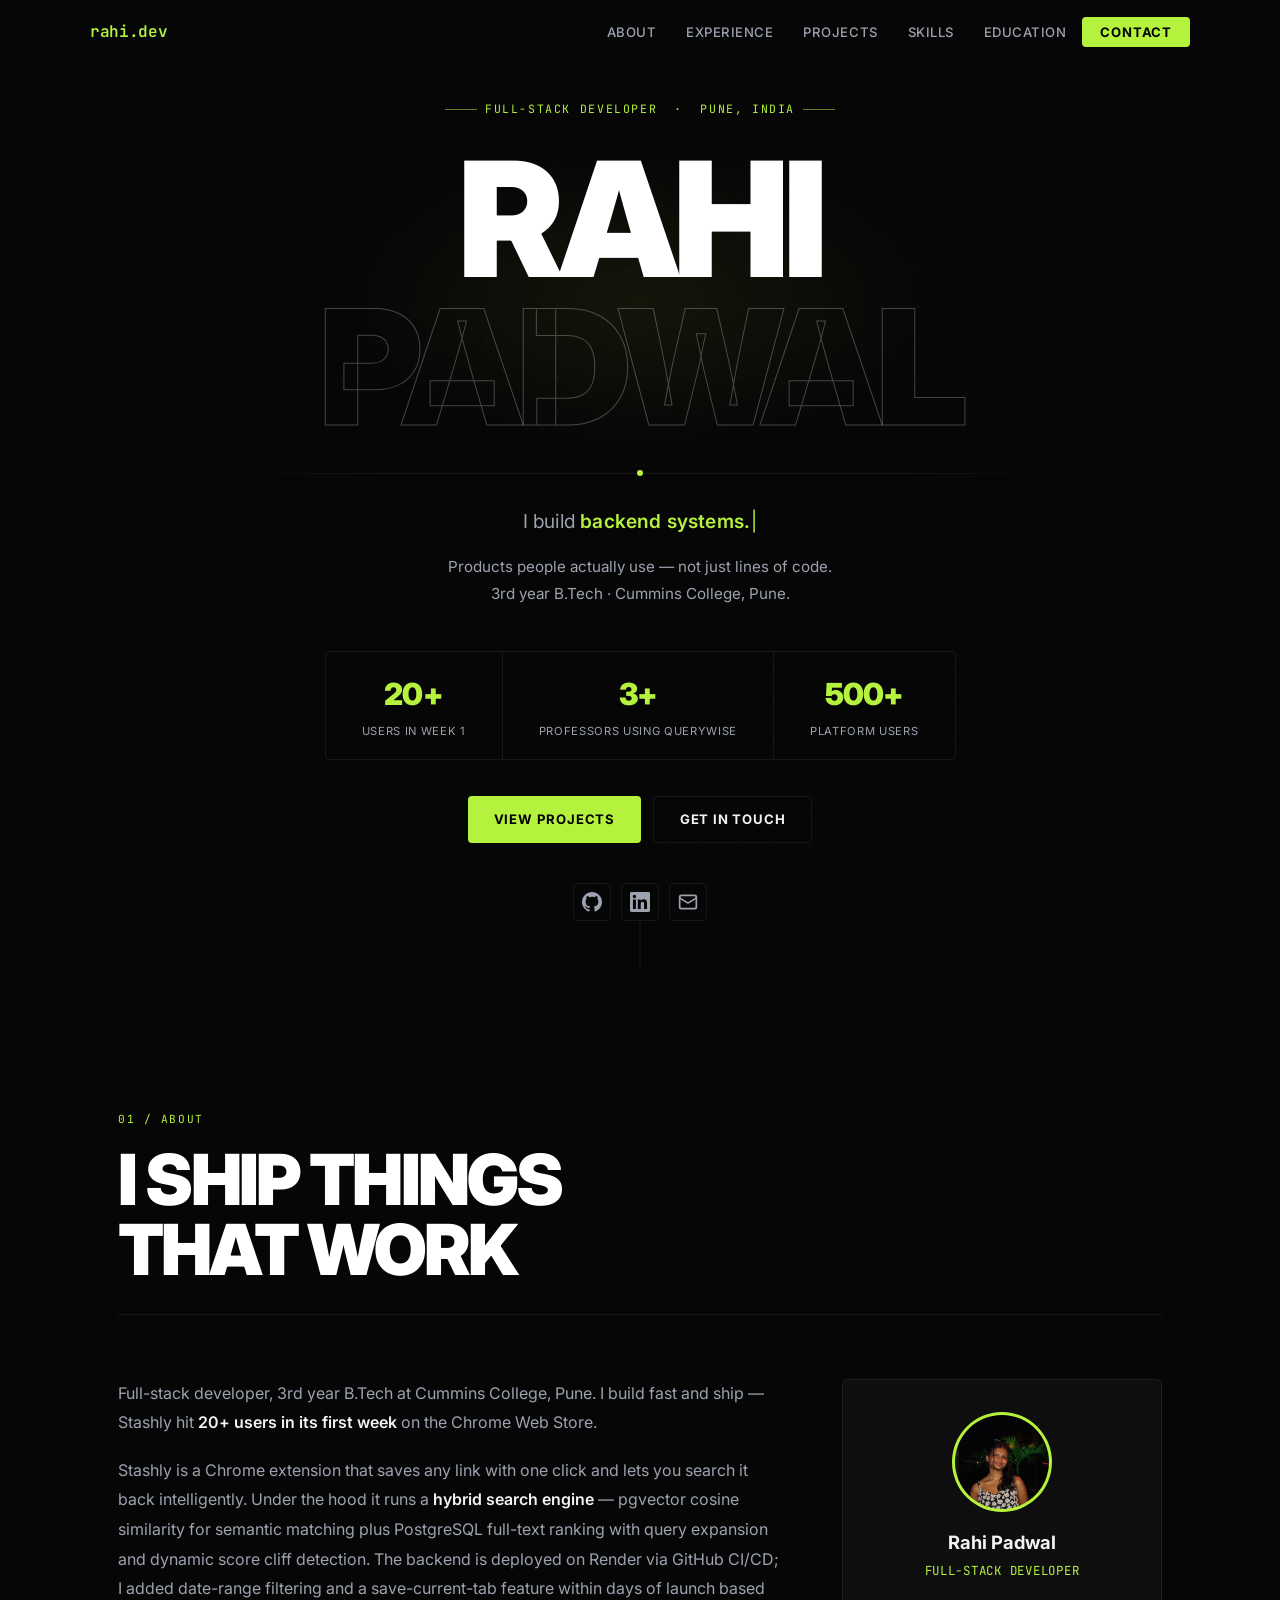
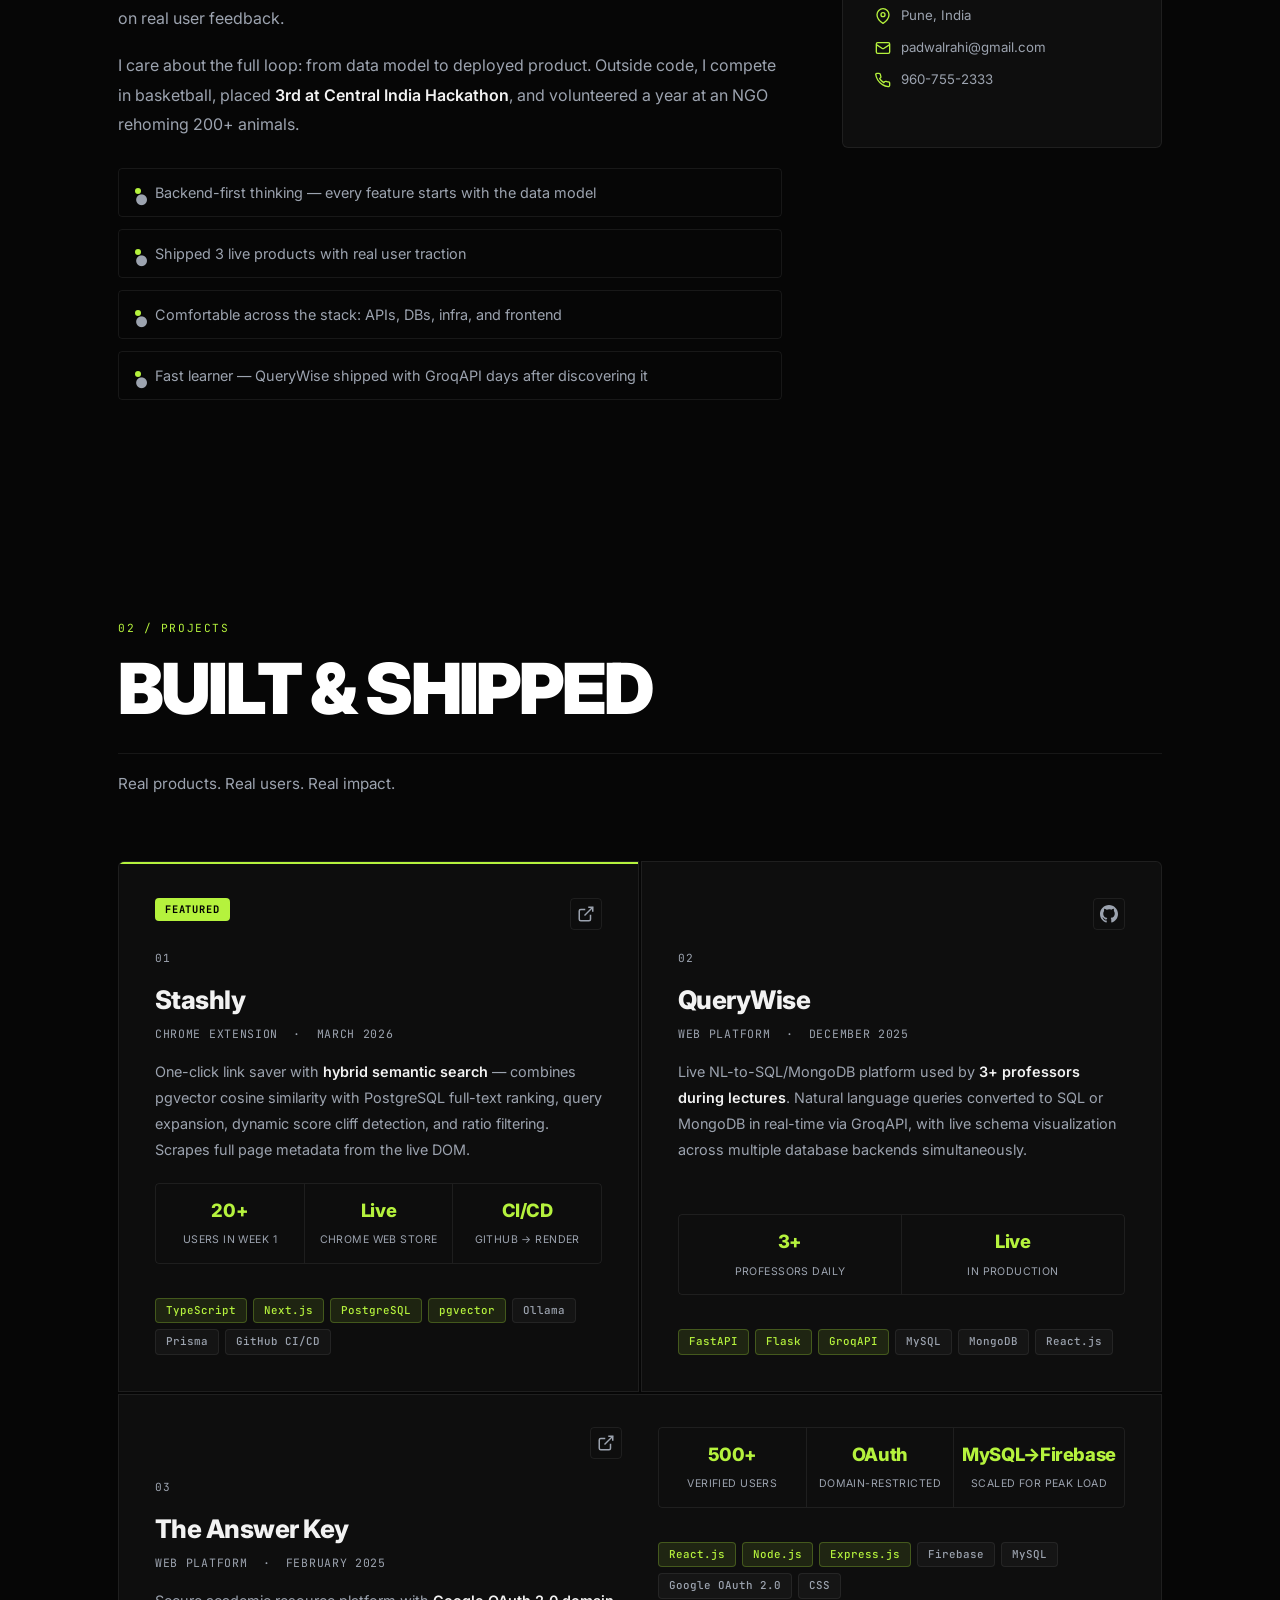
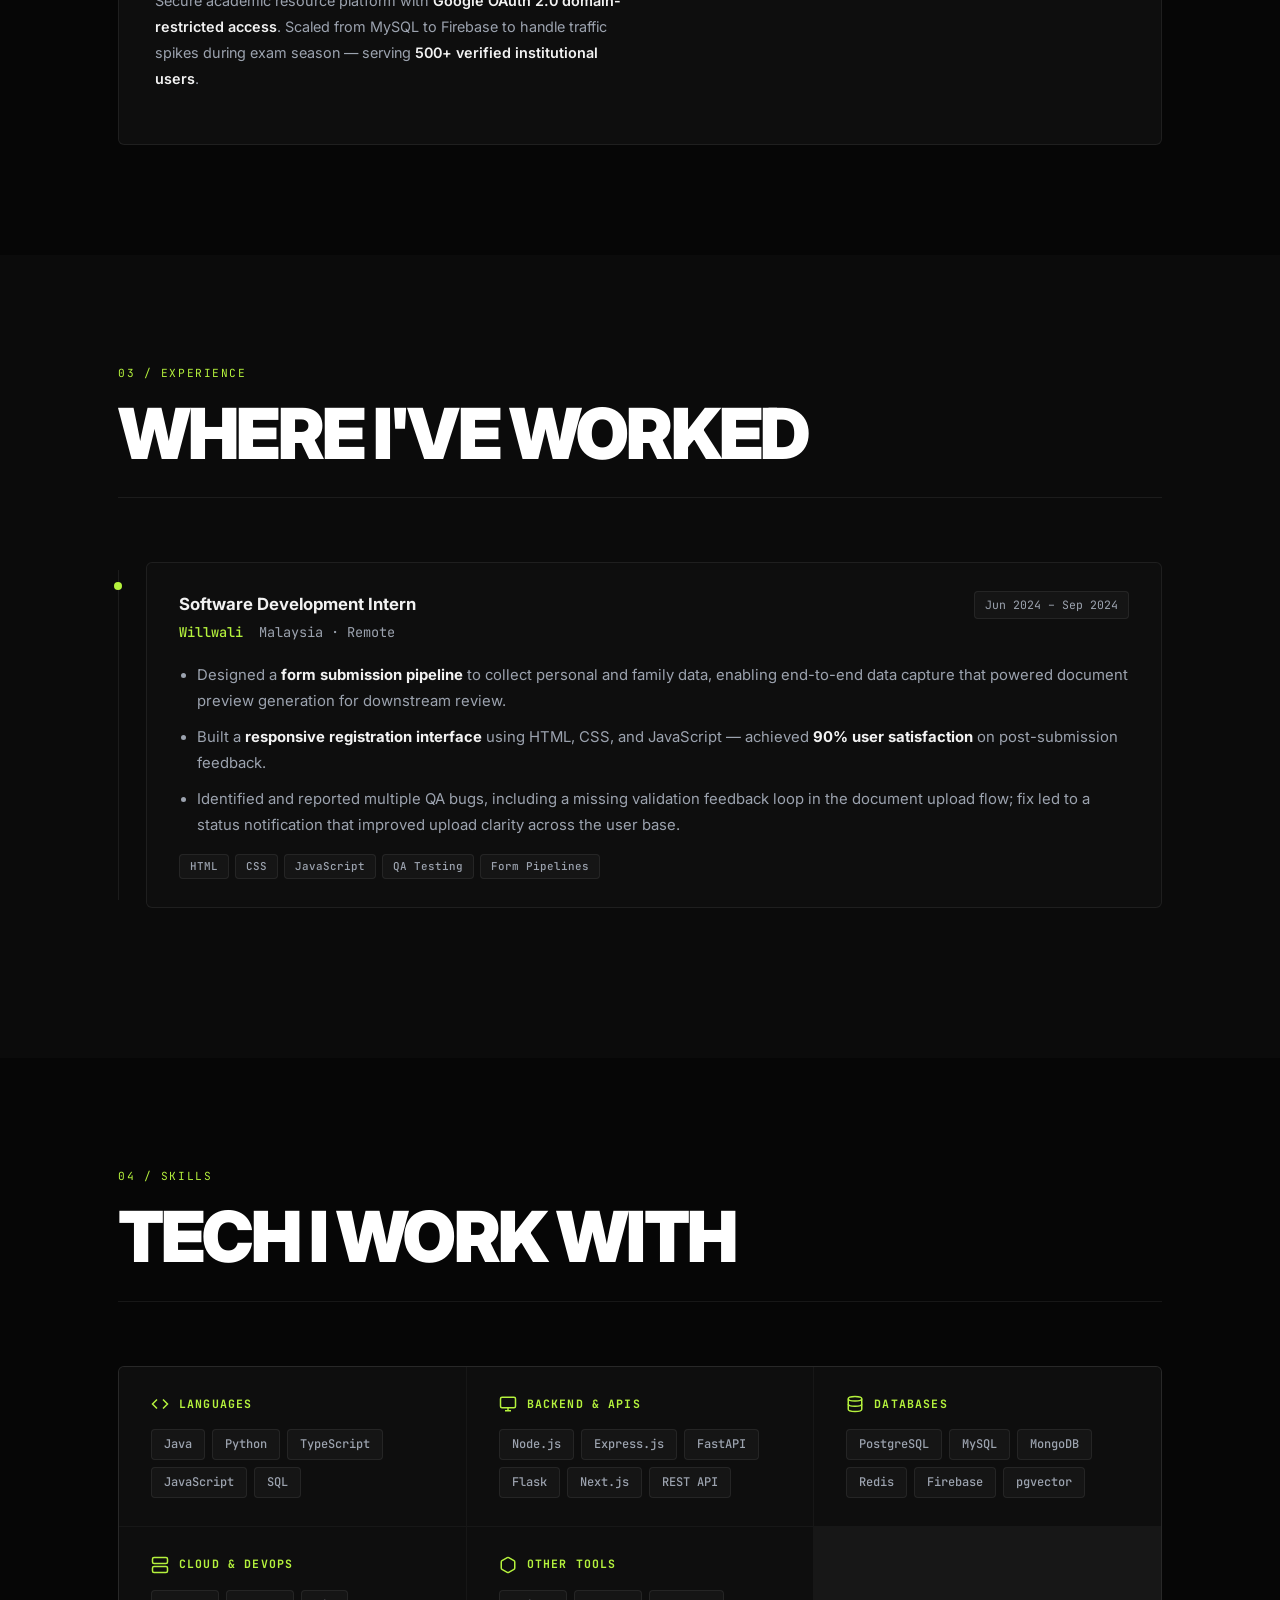
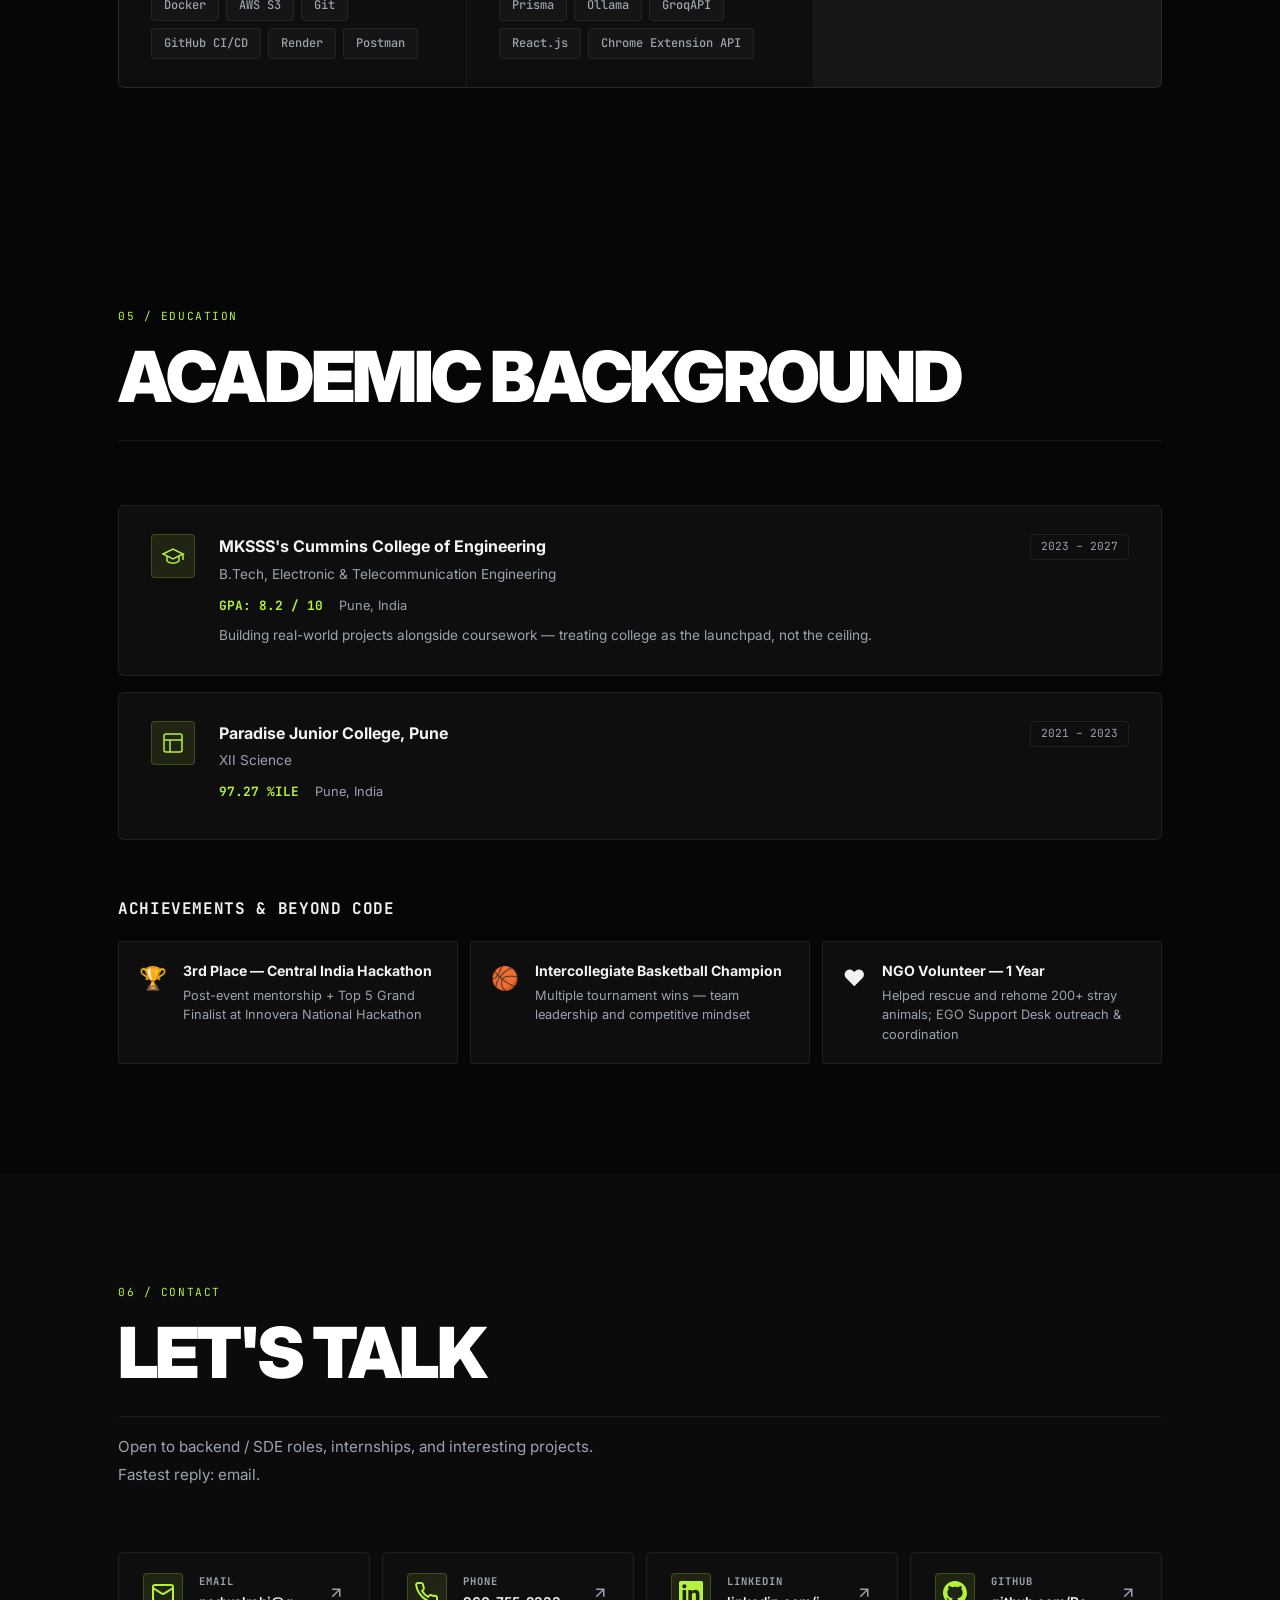
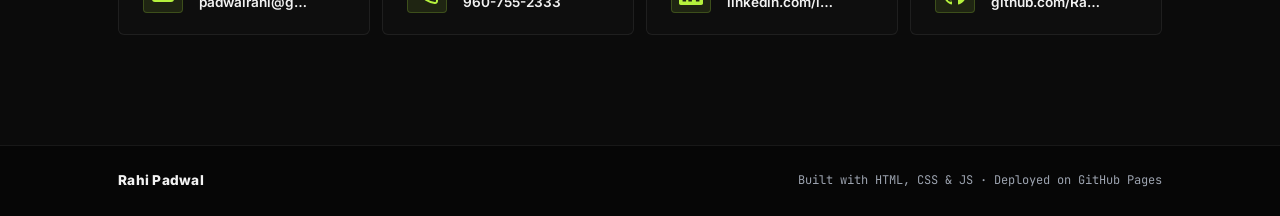
==== commit 66782fdf: "portfolio site with photo and updated content" ====
--- a/index.html
+++ b/index.html
@@ -81,7 +81,7 @@
         <a href="#contact" class="btn btn-ghost">Get In Touch</a>
       </div>
       <div class="hero-socials">
-        <a href="https://github.com/rahipadwal" target="_blank" rel="noopener" class="social-link" aria-label="GitHub">
+        <a href="https://github.com/Rahi-padwal" target="_blank" rel="noopener" class="social-link" aria-label="GitHub">
           <svg width="20" height="20" viewBox="0 0 24 24" fill="currentColor"><path d="M12 0C5.374 0 0 5.373 0 12c0 5.302 3.438 9.8 8.207 11.387.599.111.793-.261.793-.577v-2.234c-3.338.726-4.033-1.416-4.033-1.416-.546-1.387-1.333-1.756-1.333-1.756-1.089-.745.083-.729.083-.729 1.205.084 1.839 1.237 1.839 1.237 1.07 1.834 2.807 1.304 3.492.997.107-.775.418-1.305.762-1.604-2.665-.305-5.467-1.334-5.467-5.931 0-1.311.469-2.381 1.236-3.221-.124-.303-.535-1.524.117-3.176 0 0 1.008-.322 3.301 1.23A11.509 11.509 0 0 1 12 5.803c1.02.005 2.047.138 3.006.404 2.291-1.552 3.297-1.23 3.297-1.23.653 1.653.242 2.874.118 3.176.77.84 1.235 1.911 1.235 3.221 0 4.609-2.807 5.624-5.479 5.921.43.372.823 1.102.823 2.222v3.293c0 .319.192.694.801.576C20.566 21.797 24 17.3 24 12c0-6.627-5.373-12-12-12z"/></svg>
         </a>
         <a href="https://linkedin.com/in/rahipadwal" target="_blank" rel="noopener" class="social-link" aria-label="LinkedIn">
@@ -108,19 +108,19 @@
       <div class="about-grid">
         <div class="about-text reveal">
           <p>
-            I'm a full-stack developer in my 3rd year of B.Tech at Cummins College, Pune — and I've already
-            built and shipped products with real users. My approach is simple: <strong>build fast, iterate on feedback, and
-            make sure things actually run in production.</strong>
+            Full-stack developer, 3rd year B.Tech at Cummins College, Pune. I build fast and ship — Stashly hit
+            <strong>20+ users in its first week</strong> on the Chrome Web Store.
           </p>
           <p>
-            From engineering a hybrid search engine with pgvector cosine similarity for Stashly to deploying a
-            live NL-to-SQL platform used by professors mid-lecture with QueryWise — I care about the full loop
-            from idea to deployed product.
+            Stashly is a Chrome extension that saves any link with one click and lets you search it back intelligently.
+            Under the hood it runs a <strong>hybrid search engine</strong> — pgvector cosine similarity for semantic
+            matching plus PostgreSQL full-text ranking with query expansion and dynamic score cliff detection.
+            The backend is deployed on Render via GitHub CI/CD; I added date-range filtering and a save-current-tab
+            feature within days of launch based on real user feedback.
           </p>
           <p>
-            Outside of code, I captain basketball teams, volunteered at an NGO for a year (helping rehome 200+
-            animals), and placed 3rd at Central India Hackathon. I bring the same competitive edge and team
-            mindset to engineering as I do to the court.
+            I care about the full loop: from data model to deployed product. Outside code, I compete in basketball,
+            placed <strong>3rd at Central India Hackathon</strong>, and volunteered a year at an NGO rehoming 200+ animals.
           </p>
           <div class="about-highlights">
             <div class="highlight-item">
@@ -143,7 +143,9 @@
         </div>
         <div class="about-card reveal">
           <div class="about-card-inner">
-            <div class="about-avatar">RP</div>
+            <div class="about-avatar">
+          <img src="photo.jpg" alt="Rahi Padwal" onerror="this.style.display='none';this.parentElement.setAttribute('data-initials','RP')" />
+        </div>
             <h3>Rahi Padwal</h3>
             <p class="about-role">Full-Stack Developer</p>
             <div class="about-info-list">
@@ -159,48 +161,6 @@
                 <svg width="16" height="16" viewBox="0 0 24 24" fill="none" stroke="currentColor" stroke-width="2"><path d="M22 16.92v3a2 2 0 0 1-2.18 2 19.79 19.79 0 0 1-8.63-3.07A19.5 19.5 0 0 1 4.15 12a19.79 19.79 0 0 1-3.07-8.67A2 2 0 0 1 3.07 2h3a2 2 0 0 1 2 1.72 12.84 12.84 0 0 0 .7 2.81 2 2 0 0 1-.45 2.11L7.09 9.91a16 16 0 0 0 6 6l1.27-1.27a2 2 0 0 1 2.11-.45 12.84 12.84 0 0 0 2.81.7A2 2 0 0 1 22 16.92z"/></svg>
                 <span>960-755-2333</span>
               </div>
-              <div class="about-info-item">
-                <svg width="16" height="16" viewBox="0 0 24 24" fill="none" stroke="currentColor" stroke-width="2"><rect x="3" y="4" width="18" height="18" rx="2" ry="2"/><line x1="16" y1="2" x2="16" y2="6"/><line x1="8" y1="2" x2="8" y2="6"/><line x1="3" y1="10" x2="21" y2="10"/></svg>
-                <span>Available from May 2027</span>
-              </div>
-            </div>
-            <a href="Resume Rahi Padwal.pdf" download class="btn btn-primary btn-sm">Download Resume</a>
-          </div>
-        </div>
-      </div>
-    </div>
-  </section>
-
-  <!-- ─── EXPERIENCE ─── -->
-  <section id="experience" class="section section-alt">
-    <div class="container">
-      <div class="section-header reveal">
-        <span class="section-tag">02 / Experience</span>
-        <h2 class="section-title">Where I've worked</h2>
-        <span class="section-rule"></span>
-      </div>
-      <div class="timeline">
-        <div class="timeline-item reveal">
-          <div class="timeline-dot"></div>
-          <div class="timeline-content">
-            <div class="timeline-header">
-              <div>
-                <h3 class="timeline-role">Software Development Intern</h3>
-                <p class="timeline-company">Willwali &nbsp;<span class="timeline-location">Malaysia · Remote</span></p>
-              </div>
-              <span class="timeline-date">Jun 2024 – Sep 2024</span>
-            </div>
-            <ul class="timeline-bullets">
-              <li>Designed a <strong>form submission pipeline</strong> to collect personal and family data, enabling end-to-end data capture that powered document preview generation for downstream review.</li>
-              <li>Built a <strong>responsive registration interface</strong> using HTML, CSS, and JavaScript — achieved <strong>90% user satisfaction</strong> on post-submission feedback.</li>
-              <li>Identified and reported multiple QA bugs, including a missing validation feedback loop in the document upload flow; fix led to a status notification that improved upload clarity across the user base.</li>
-            </ul>
-            <div class="tag-list">
-              <span class="tag">HTML</span>
-              <span class="tag">CSS</span>
-              <span class="tag">JavaScript</span>
-              <span class="tag">QA Testing</span>
-              <span class="tag">Form Pipelines</span>
             </div>
           </div>
         </div>
@@ -212,7 +172,7 @@
   <section id="projects" class="section">
     <div class="container">
       <div class="section-header reveal">
-        <span class="section-tag">03 / Projects</span>
+        <span class="section-tag">02 / Projects</span>
         <h2 class="section-title">Built &amp; shipped</h2>
         <span class="section-rule"></span>
         <p class="section-subtitle">Real products. Real users. Real impact.</p>
@@ -224,8 +184,8 @@
           <div class="project-card-top">
             <div class="project-badge">Featured</div>
             <div class="project-links">
-              <a href="https://github.com/rahipadwal/stashly" target="_blank" rel="noopener" class="project-icon-link" aria-label="GitHub">
-                <svg width="18" height="18" viewBox="0 0 24 24" fill="currentColor"><path d="M12 0C5.374 0 0 5.373 0 12c0 5.302 3.438 9.8 8.207 11.387.599.111.793-.261.793-.577v-2.234c-3.338.726-4.033-1.416-4.033-1.416-.546-1.387-1.333-1.756-1.333-1.756-1.089-.745.083-.729.083-.729 1.205.084 1.839 1.237 1.839 1.237 1.07 1.834 2.807 1.304 3.492.997.107-.775.418-1.305.762-1.604-2.665-.305-5.467-1.334-5.467-5.931 0-1.311.469-2.381 1.236-3.221-.124-.303-.535-1.524.117-3.176 0 0 1.008-.322 3.301 1.23A11.509 11.509 0 0 1 12 5.803c1.02.005 2.047.138 3.006.404 2.291-1.552 3.297-1.23 3.297-1.23.653 1.653.242 2.874.118 3.176.77.84 1.235 1.911 1.235 3.221 0 4.609-2.807 5.624-5.479 5.921.43.372.823 1.102.823 2.222v3.293c0 .319.192.694.801.576C20.566 21.797 24 17.3 24 12c0-6.627-5.373-12-12-12z"/></svg>
+              <a href="https://chromewebstore.google.com/detail/gphimbgfeeiodbpnilpaeiloplfnoedn" target="_blank" rel="noopener" class="project-icon-link" aria-label="Chrome Web Store">
+                <svg width="18" height="18" viewBox="0 0 24 24" fill="none" stroke="currentColor" stroke-width="2"><path d="M18 13v6a2 2 0 0 1-2 2H5a2 2 0 0 1-2-2V8a2 2 0 0 1 2-2h6"/><polyline points="15,3 21,3 21,9"/><line x1="10" y1="14" x2="21" y2="3"/></svg>
               </a>
             </div>
           </div>
@@ -257,7 +217,7 @@
         <div class="project-card reveal">
           <div class="project-card-top">
             <div class="project-links">
-              <a href="https://github.com/rahipadwal/querywise" target="_blank" rel="noopener" class="project-icon-link" aria-label="GitHub">
+              <a href="https://github.com/Rahi-padwal/Query_Wisee" target="_blank" rel="noopener" class="project-icon-link" aria-label="GitHub">
                 <svg width="18" height="18" viewBox="0 0 24 24" fill="currentColor"><path d="M12 0C5.374 0 0 5.373 0 12c0 5.302 3.438 9.8 8.207 11.387.599.111.793-.261.793-.577v-2.234c-3.338.726-4.033-1.416-4.033-1.416-.546-1.387-1.333-1.756-1.333-1.756-1.089-.745.083-.729.083-.729 1.205.084 1.839 1.237 1.839 1.237 1.07 1.834 2.807 1.304 3.492.997.107-.775.418-1.305.762-1.604-2.665-.305-5.467-1.334-5.467-5.931 0-1.311.469-2.381 1.236-3.221-.124-.303-.535-1.524.117-3.176 0 0 1.008-.322 3.301 1.23A11.509 11.509 0 0 1 12 5.803c1.02.005 2.047.138 3.006.404 2.291-1.552 3.297-1.23 3.297-1.23.653 1.653.242 2.874.118 3.176.77.84 1.235 1.911 1.235 3.221 0 4.609-2.807 5.624-5.479 5.921.43.372.823 1.102.823 2.222v3.293c0 .319.192.694.801.576C20.566 21.797 24 17.3 24 12c0-6.627-5.373-12-12-12z"/></svg>
               </a>
             </div>
@@ -290,7 +250,7 @@
             <div class="project-meta">
               <div class="project-card-top">
                 <div class="project-links">
-                  <a href="#" target="_blank" rel="noopener" class="project-icon-link" aria-label="Live Site">
+                  <a href="https://github.com/Rahi-padwal/answerkey" target="_blank" rel="noopener" class="project-icon-link" aria-label="GitHub">
                     <svg width="18" height="18" viewBox="0 0 24 24" fill="none" stroke="currentColor" stroke-width="2"><path d="M18 13v6a2 2 0 0 1-2 2H5a2 2 0 0 1-2-2V8a2 2 0 0 1 2-2h6"/><polyline points="15,3 21,3 21,9"/><line x1="10" y1="14" x2="21" y2="3"/></svg>
                   </a>
                 </div>
@@ -327,8 +287,45 @@
     </div>
   </section>
 
+  <!-- ─── EXPERIENCE ─── -->
+  <section id="experience" class="section section-alt">
+    <div class="container">
+      <div class="section-header reveal">
+        <span class="section-tag">03 / Experience</span>
+        <h2 class="section-title">Where I've worked</h2>
+        <span class="section-rule"></span>
+      </div>
+      <div class="timeline">
+        <div class="timeline-item reveal">
+          <div class="timeline-dot"></div>
+          <div class="timeline-content">
+            <div class="timeline-header">
+              <div>
+                <h3 class="timeline-role">Software Development Intern</h3>
+                <p class="timeline-company">Willwali &nbsp;<span class="timeline-location">Malaysia · Remote</span></p>
+              </div>
+              <span class="timeline-date">Jun 2024 – Sep 2024</span>
+            </div>
+            <ul class="timeline-bullets">
+              <li>Designed a <strong>form submission pipeline</strong> to collect personal and family data, enabling end-to-end data capture that powered document preview generation for downstream review.</li>
+              <li>Built a <strong>responsive registration interface</strong> using HTML, CSS, and JavaScript — achieved <strong>90% user satisfaction</strong> on post-submission feedback.</li>
+              <li>Identified and reported multiple QA bugs, including a missing validation feedback loop in the document upload flow; fix led to a status notification that improved upload clarity across the user base.</li>
+            </ul>
+            <div class="tag-list">
+              <span class="tag">HTML</span>
+              <span class="tag">CSS</span>
+              <span class="tag">JavaScript</span>
+              <span class="tag">QA Testing</span>
+              <span class="tag">Form Pipelines</span>
+            </div>
+          </div>
+        </div>
+      </div>
+    </div>
+  </section>
+
   <!-- ─── SKILLS ─── -->
-  <section id="skills" class="section section-alt">
+  <section id="skills" class="section">
     <div class="container">
       <div class="section-header reveal">
         <span class="section-tag">04 / Skills</span>
@@ -535,13 +532,13 @@
           </div>
           <svg class="contact-arrow" width="18" height="18" viewBox="0 0 24 24" fill="none" stroke="currentColor" stroke-width="2"><line x1="7" y1="17" x2="17" y2="7"/><polyline points="7 7 17 7 17 17"/></svg>
         </a>
-        <a href="https://github.com/rahipadwal" target="_blank" rel="noopener" class="contact-card reveal">
+        <a href="https://github.com/Rahi-padwal" target="_blank" rel="noopener" class="contact-card reveal">
           <div class="contact-card-icon">
             <svg width="24" height="24" viewBox="0 0 24 24" fill="currentColor"><path d="M12 0C5.374 0 0 5.373 0 12c0 5.302 3.438 9.8 8.207 11.387.599.111.793-.261.793-.577v-2.234c-3.338.726-4.033-1.416-4.033-1.416-.546-1.387-1.333-1.756-1.333-1.756-1.089-.745.083-.729.083-.729 1.205.084 1.839 1.237 1.839 1.237 1.07 1.834 2.807 1.304 3.492.997.107-.775.418-1.305.762-1.604-2.665-.305-5.467-1.334-5.467-5.931 0-1.311.469-2.381 1.236-3.221-.124-.303-.535-1.524.117-3.176 0 0 1.008-.322 3.301 1.23A11.509 11.509 0 0 1 12 5.803c1.02.005 2.047.138 3.006.404 2.291-1.552 3.297-1.23 3.297-1.23.653 1.653.242 2.874.118 3.176.77.84 1.235 1.911 1.235 3.221 0 4.609-2.807 5.624-5.479 5.921.43.372.823 1.102.823 2.222v3.293c0 .319.192.694.801.576C20.566 21.797 24 17.3 24 12c0-6.627-5.373-12-12-12z"/></svg>
           </div>
           <div class="contact-card-text">
             <span class="contact-label">GitHub</span>
-            <span class="contact-value">github.com/rahipadwal</span>
+            <span class="contact-value">github.com/Rahi-padwal</span>
           </div>
           <svg class="contact-arrow" width="18" height="18" viewBox="0 0 24 24" fill="none" stroke="currentColor" stroke-width="2"><line x1="7" y1="17" x2="17" y2="7"/><polyline points="7 7 17 7 17 17"/></svg>
         </a>
--- a/style.css
+++ b/style.css
@@ -8,7 +8,7 @@
   --border:    rgba(255, 255, 255, 0.07);
   --border-hover: rgba(181, 242, 61, 0.45);
   --text:      #f2f2f2;
-  --text-muted:#4a4a4a;
+  --text-muted:#9ca3af;
   --accent:    #b5f23d;
   --accent-dim: rgba(181, 242, 61, 0.1);
   --accent-glow: rgba(181, 242, 61, 0.18);
@@ -343,12 +343,26 @@
   position: sticky; top: 84px;
 }
 .about-avatar {
-  width: 72px; height: 72px; border-radius: 50%;
+  width: 100px; height: 100px; border-radius: 50%;
   background: var(--accent);
   display: flex; align-items: center; justify-content: center;
   font-size: 1.4rem; font-weight: 900; color: #000;
   margin: 0 auto 16px;
   font-family: var(--mono);
+  overflow: hidden;
+  border: 3px solid rgba(181, 242, 61, 0.3);
+  position: relative;
+}
+.about-avatar[data-initials]::after {
+  content: attr(data-initials);
+  position: absolute; inset: 0;
+  display: flex; align-items: center; justify-content: center;
+  font-size: 1.4rem; font-weight: 900; color: #000;
+}
+.about-avatar img {
+  width: 100%; height: 100%;
+  object-fit: cover; object-position: center top;
+  display: block;
 }
 .about-card-inner h3 { font-size: 1.15rem; font-weight: 700; margin-bottom: 4px; }
 .about-role { color: var(--accent); font-size: 0.78rem; margin-bottom: 24px; font-family: var(--mono); letter-spacing: 0.06em; text-transform: uppercase; }
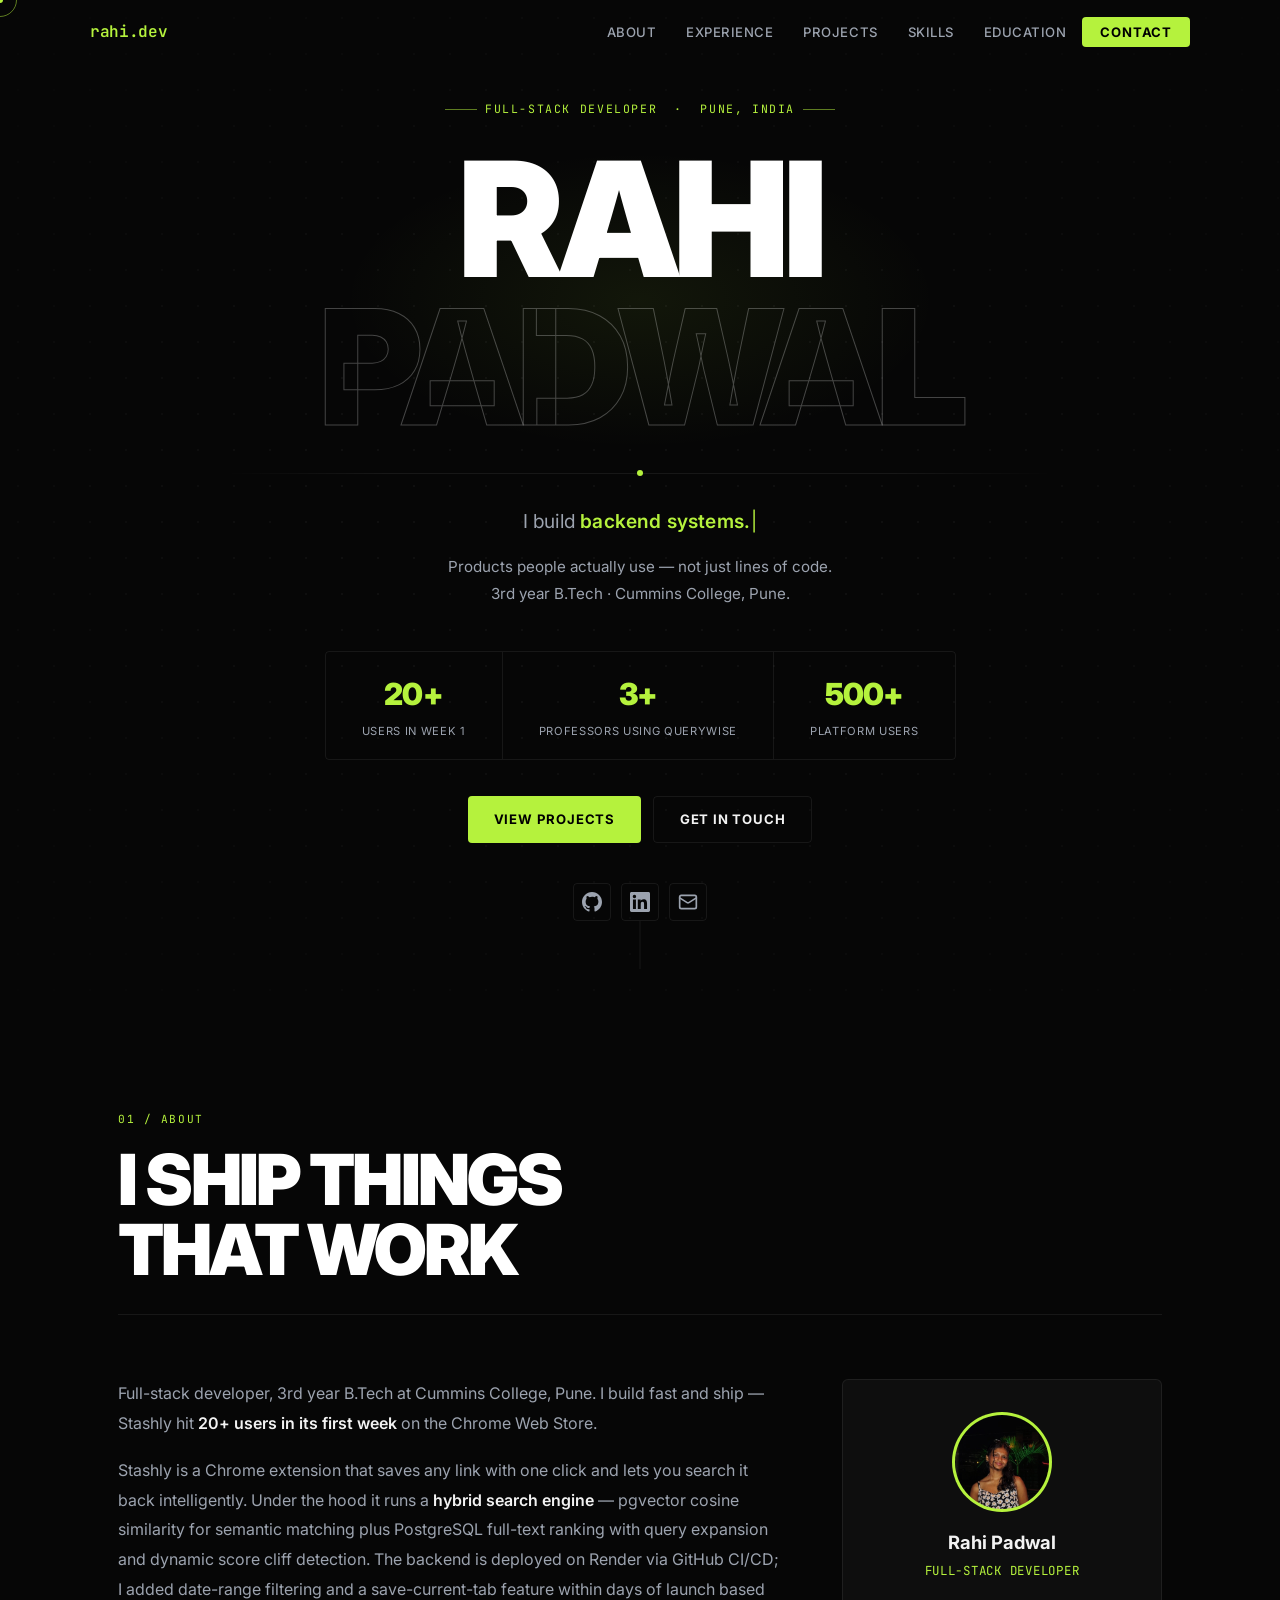
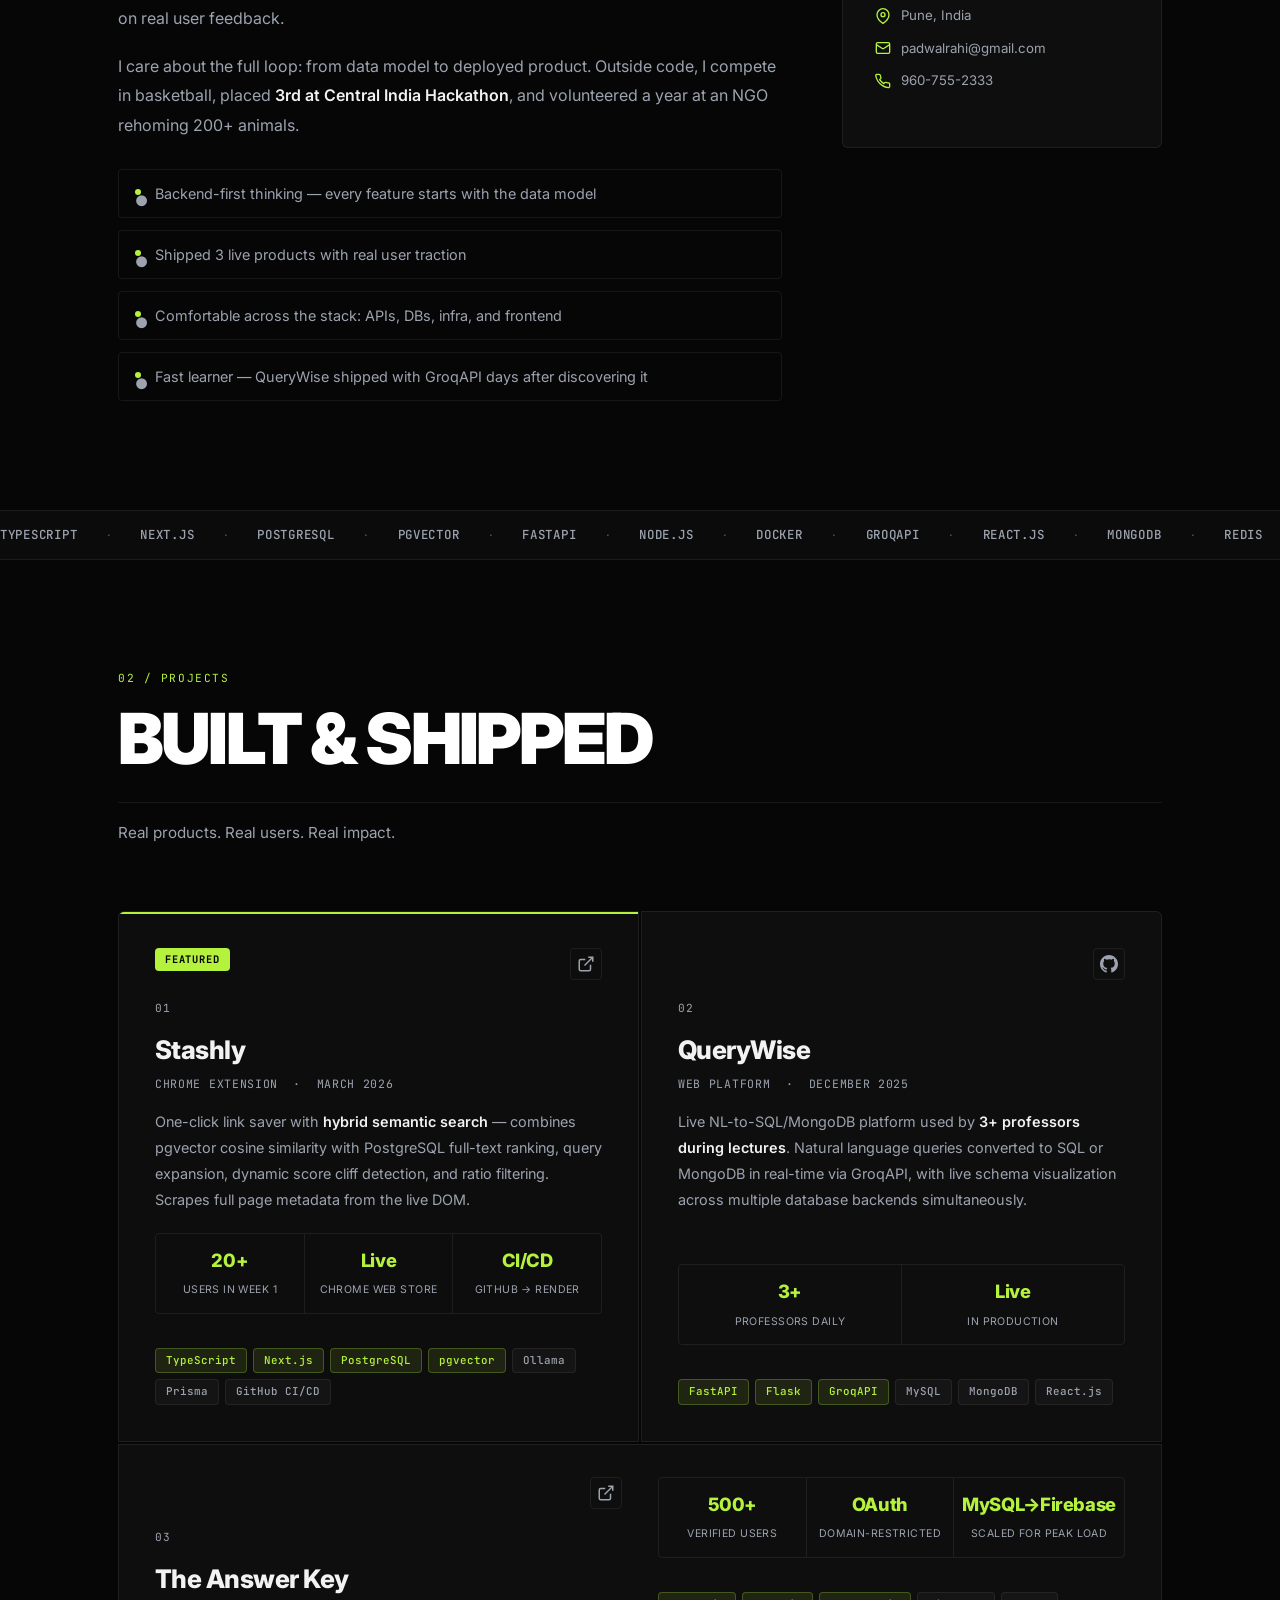
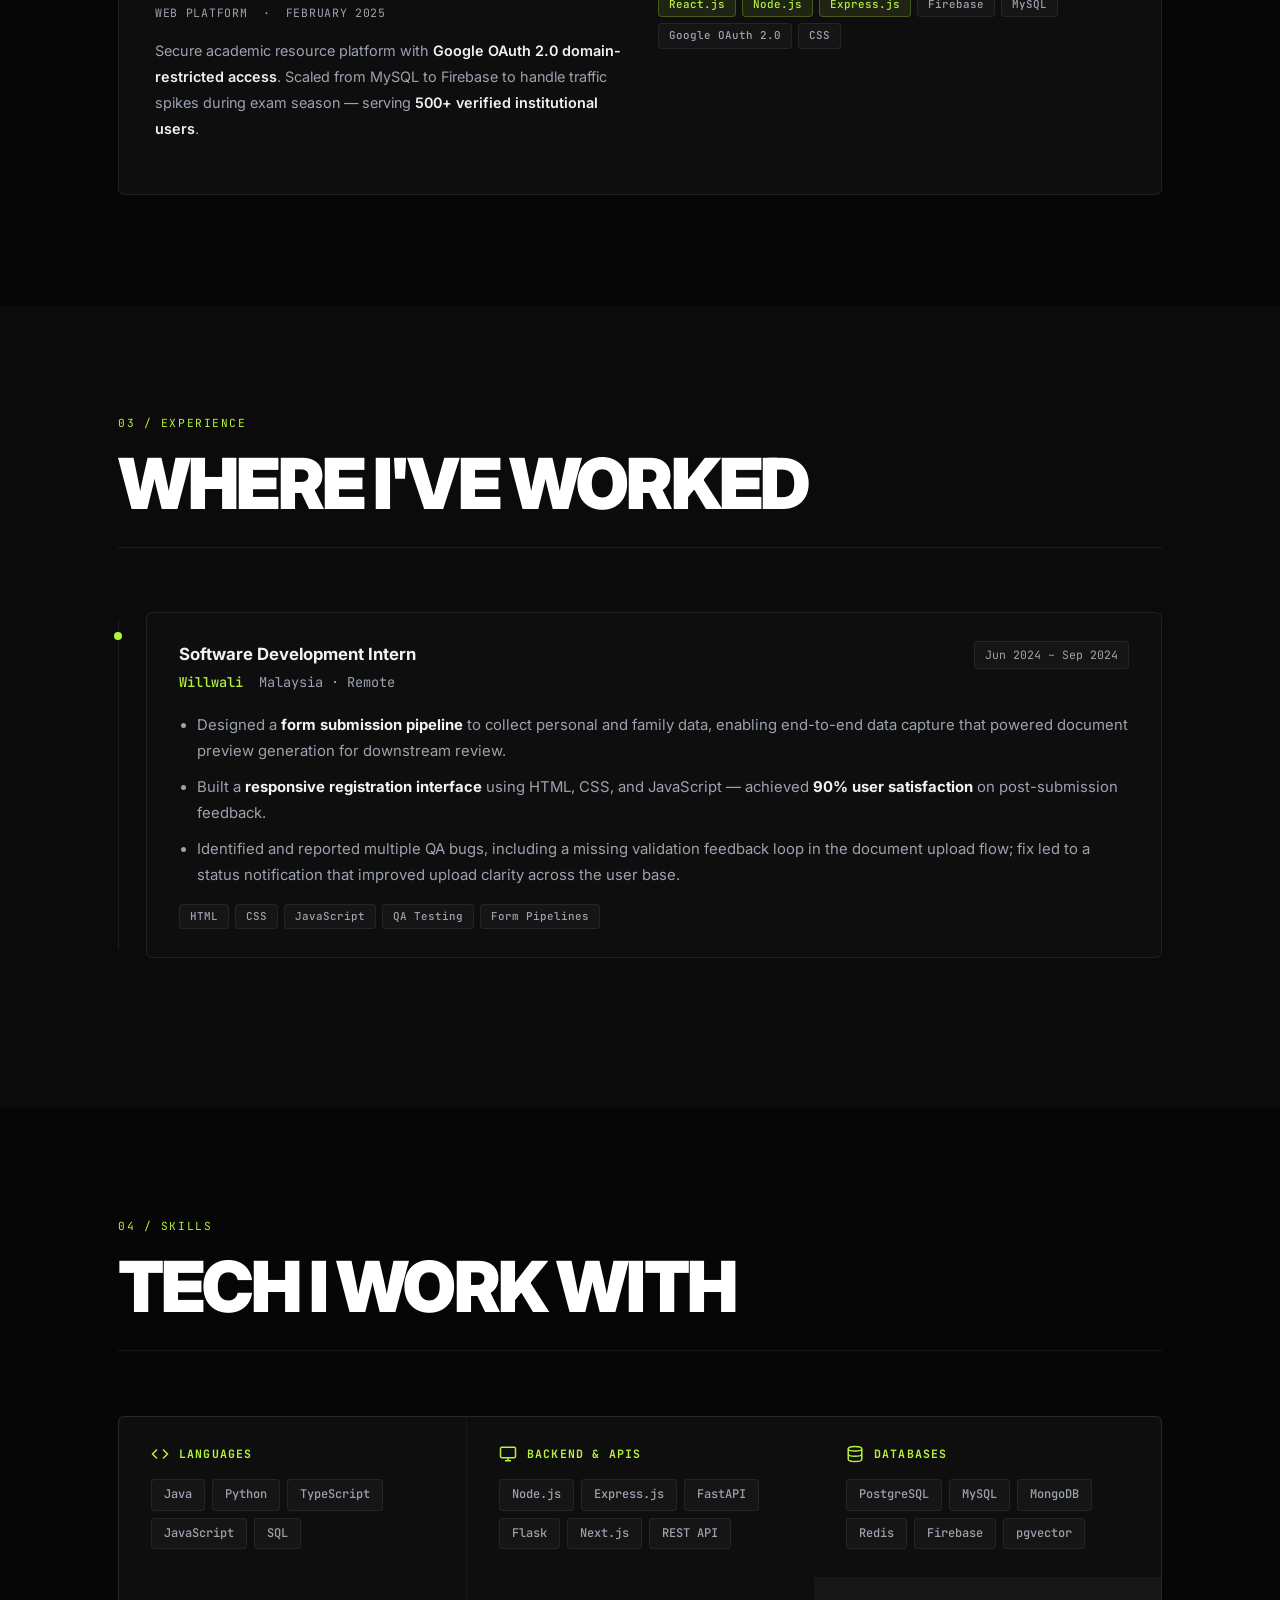
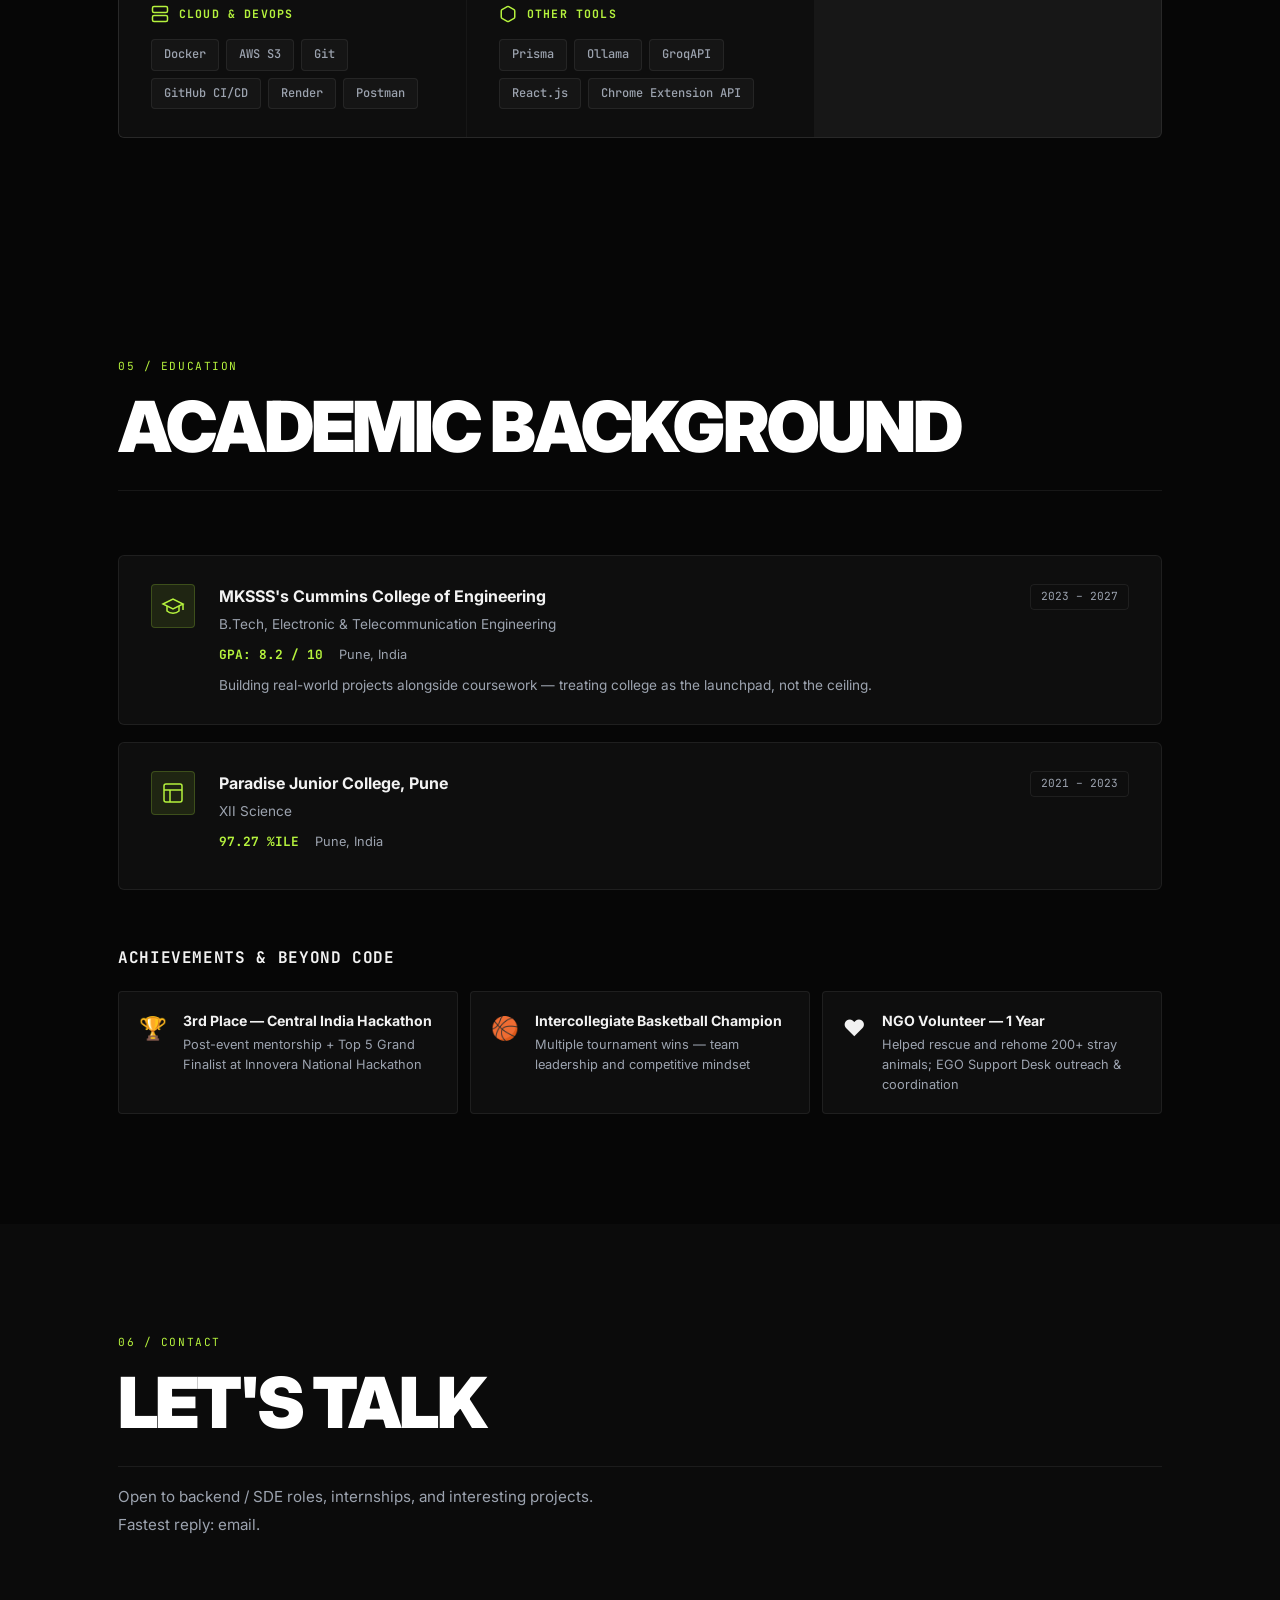
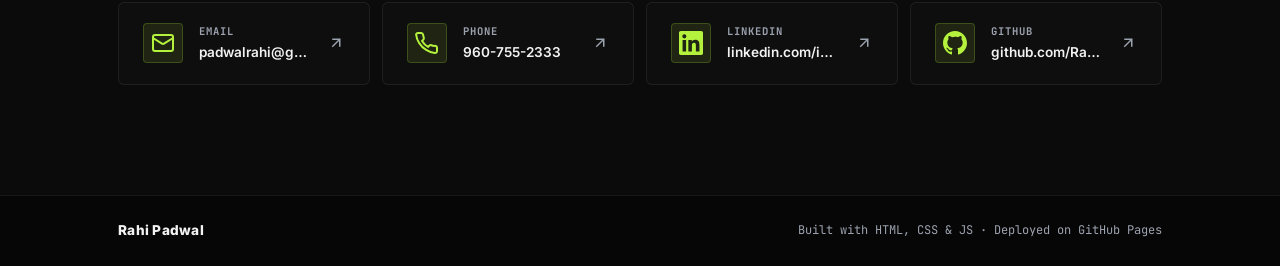
==== commit 01a7111c: "Add LN-inspired UI redesign, new effects, and UX improvements - Lime green accent, sharp corners, up" ====
--- a/index.html
+++ b/index.html
@@ -11,6 +11,10 @@
   <link rel="stylesheet" href="style.css" />
 </head>
 <body>
+  <div id="progress-bar"></div>
+  <div class="cursor-dot" id="cursorDot"></div>
+  <div class="cursor-ring" id="cursorRing"></div>
+  <div class="toast" id="toast"></div>
 
   <!-- ─── NAV ─── -->
   <nav id="navbar">
@@ -168,6 +172,40 @@
     </div>
   </section>
 
+  <!-- ─── TICKER ─── -->
+  <div class="ticker-wrap">
+    <div class="ticker">
+      <span>TypeScript</span><span class="ticker-dot">·</span>
+      <span>Next.js</span><span class="ticker-dot">·</span>
+      <span>PostgreSQL</span><span class="ticker-dot">·</span>
+      <span>pgvector</span><span class="ticker-dot">·</span>
+      <span>FastAPI</span><span class="ticker-dot">·</span>
+      <span>Node.js</span><span class="ticker-dot">·</span>
+      <span>Docker</span><span class="ticker-dot">·</span>
+      <span>GroqAPI</span><span class="ticker-dot">·</span>
+      <span>React.js</span><span class="ticker-dot">·</span>
+      <span>MongoDB</span><span class="ticker-dot">·</span>
+      <span>Redis</span><span class="ticker-dot">·</span>
+      <span>AWS S3</span><span class="ticker-dot">·</span>
+      <span>Python</span><span class="ticker-dot">·</span>
+      <span>Prisma</span><span class="ticker-dot">·</span>
+      <span>TypeScript</span><span class="ticker-dot">·</span>
+      <span>Next.js</span><span class="ticker-dot">·</span>
+      <span>PostgreSQL</span><span class="ticker-dot">·</span>
+      <span>pgvector</span><span class="ticker-dot">·</span>
+      <span>FastAPI</span><span class="ticker-dot">·</span>
+      <span>Node.js</span><span class="ticker-dot">·</span>
+      <span>Docker</span><span class="ticker-dot">·</span>
+      <span>GroqAPI</span><span class="ticker-dot">·</span>
+      <span>React.js</span><span class="ticker-dot">·</span>
+      <span>MongoDB</span><span class="ticker-dot">·</span>
+      <span>Redis</span><span class="ticker-dot">·</span>
+      <span>AWS S3</span><span class="ticker-dot">·</span>
+      <span>Python</span><span class="ticker-dot">·</span>
+      <span>Prisma</span><span class="ticker-dot">·</span>
+    </div>
+  </div>
+
   <!-- ─── PROJECTS ─── -->
   <section id="projects" class="section">
     <div class="container">
--- a/style.css
+++ b/style.css
@@ -122,6 +122,7 @@
   position: absolute; inset: 0; z-index: 0;
   background-image: radial-gradient(circle, rgba(255,255,255,0.04) 1px, transparent 1px);
   background-size: 36px 36px;
+  -webkit-mask-image: radial-gradient(ellipse 80% 80% at 50% 50%, black 30%, transparent 100%);
   mask-image: radial-gradient(ellipse 80% 80% at 50% 50%, black 30%, transparent 100%);
 }
 
@@ -659,6 +660,181 @@
 .footer-name { font-weight: 800; font-size: 0.85rem; letter-spacing: 0.02em; }
 .footer-copy { font-size: 0.75rem; color: var(--text-muted); font-family: var(--mono); }
 
+/* ─── SCROLL PROGRESS BAR ─── */
+#progress-bar {
+  position: fixed; top: 0; left: 0; z-index: 10001;
+  height: 2px; width: 0%;
+  background: var(--accent);
+  box-shadow: 0 0 10px rgba(181, 242, 61, 0.6);
+  transition: width 0.05s linear;
+  pointer-events: none;
+}
+
+/* ─── PROJECT CARD PREVIEW ─── */
+.project-preview {
+  position: absolute; inset: 0;
+  opacity: 0; pointer-events: none;
+  transition: opacity 0.5s ease;
+  overflow: hidden; border-radius: inherit;
+}
+.project-card:hover .project-preview { opacity: 1; }
+
+/* Stashly — bookmark list pattern */
+.project-preview[data-proj="stashly"] {
+  background:
+    repeating-linear-gradient(0deg, transparent, transparent 22px, rgba(181,242,61,0.025) 22px, rgba(181,242,61,0.025) 23px),
+    linear-gradient(135deg, rgba(99,102,241,0.1) 0%, rgba(181,242,61,0.06) 100%);
+}
+.project-preview[data-proj="stashly"]::after {
+  content: '';
+  position: absolute; top: 16px; left: 16px;
+  width: 60%; height: 8px; border-radius: 4px;
+  background: rgba(181,242,61,0.15);
+  box-shadow:
+    0 28px 0 rgba(181,242,61,0.08),
+    0 52px 0 rgba(181,242,61,0.06),
+    0 76px 0 rgba(181,242,61,0.05),
+    0 100px 0 rgba(181,242,61,0.04);
+}
+
+/* QueryWise — grid/table pattern */
+.project-preview[data-proj="querywise"] {
+  background:
+    repeating-linear-gradient(90deg, transparent, transparent 48px, rgba(16,185,129,0.04) 48px, rgba(16,185,129,0.04) 49px),
+    repeating-linear-gradient(0deg, transparent, transparent 24px, rgba(16,185,129,0.04) 24px, rgba(16,185,129,0.04) 25px),
+    linear-gradient(135deg, rgba(6,182,212,0.08) 0%, rgba(16,185,129,0.05) 100%);
+}
+.project-preview[data-proj="querywise"]::after {
+  content: 'SELECT * FROM data;';
+  position: absolute; bottom: 20px; left: 16px;
+  font-family: var(--mono); font-size: 0.65rem;
+  color: rgba(181,242,61,0.25); letter-spacing: 0.05em;
+}
+
+/* Answer Key — card grid pattern */
+.project-preview[data-proj="answerkey"] {
+  background:
+    repeating-linear-gradient(90deg, transparent, transparent 80px, rgba(139,92,246,0.04) 80px, rgba(139,92,246,0.04) 81px),
+    repeating-linear-gradient(0deg, transparent, transparent 80px, rgba(139,92,246,0.04) 80px, rgba(139,92,246,0.04) 81px),
+    linear-gradient(135deg, rgba(139,92,246,0.08) 0%, rgba(59,130,246,0.05) 100%);
+}
+.project-preview[data-proj="answerkey"]::after {
+  content: '';
+  position: absolute; top: 20px; right: 20px;
+  width: 32px; height: 32px; border-radius: 50%;
+  background: rgba(139,92,246,0.2);
+  box-shadow: -44px 0 0 rgba(139,92,246,0.12), -88px 0 0 rgba(139,92,246,0.07);
+}
+
+/* ─── TOAST ─── */
+.toast {
+  position: fixed; bottom: 32px; left: 50%;
+  transform: translateX(-50%) translateY(12px);
+  background: var(--accent); color: #000;
+  padding: 10px 22px; border-radius: 100px;
+  font-size: 0.8rem; font-weight: 700;
+  letter-spacing: 0.04em;
+  opacity: 0; pointer-events: none;
+  transition: opacity 0.22s ease, transform 0.22s ease;
+  z-index: 10000; white-space: nowrap;
+}
+.toast.show {
+  opacity: 1; transform: translateX(-50%) translateY(0);
+}
+
+/* ─── CUSTOM CURSOR ─── */
+.cursor-dot {
+  position: fixed; top: 0; left: 0; z-index: 9999;
+  width: 6px; height: 6px; border-radius: 50%;
+  background: var(--accent); pointer-events: none;
+  transform: translate(-50%, -50%);
+  transition: transform 0.08s ease, width 0.2s ease, height 0.2s ease, opacity 0.2s ease;
+}
+.cursor-ring {
+  position: fixed; top: 0; left: 0; z-index: 9998;
+  width: 34px; height: 34px; border-radius: 50%;
+  border: 1.5px solid rgba(181, 242, 61, 0.5);
+  pointer-events: none;
+  transform: translate(-50%, -50%);
+  transition: transform 0.18s ease, width 0.25s ease, height 0.25s ease, opacity 0.25s ease, border-color 0.2s ease;
+}
+.cursor-dot.hovering { width: 10px; height: 10px; }
+.cursor-ring.hovering { width: 52px; height: 52px; border-color: var(--accent); opacity: 0.8; }
+.cursor-dot.clicking { transform: translate(-50%, -50%) scale(0.6); }
+.cursor-ring.clicking { transform: translate(-50%, -50%) scale(0.85); }
+@media (hover: none) { .cursor-dot, .cursor-ring { display: none; } }
+
+/* ─── TICKER ─── */
+.ticker-wrap {
+  overflow: hidden; padding: 14px 0;
+  border-top: 1px solid var(--border);
+  border-bottom: 1px solid var(--border);
+  background: var(--bg-alt);
+  cursor: default;
+}
+.ticker {
+  display: flex; align-items: center;
+  gap: 28px; width: max-content;
+  animation: ticker 28s linear infinite;
+  font-family: var(--mono); font-size: 0.78rem;
+  font-weight: 500; color: var(--text-muted);
+  letter-spacing: 0.06em; text-transform: uppercase;
+}
+.ticker:hover { animation-play-state: paused; }
+.ticker span { white-space: nowrap; transition: color 0.2s ease; }
+.ticker span:hover { color: var(--accent); }
+.ticker-dot { color: var(--accent) !important; opacity: 0.4; font-size: 0.6rem; }
+@keyframes ticker {
+  from { transform: translateX(0); }
+  to   { transform: translateX(-50%); }
+}
+
+/* ─── SCRAMBLE CHAR ─── */
+.scramble-char { color: var(--accent); opacity: 0.7; }
+
+/* ─── 3D CARD TILT ─── */
+.project-card { transform-style: preserve-3d; will-change: transform; }
+
+/* ─── GLITCH on hero name hover ─── */
+.hero-name { position: relative; cursor: default; }
+.hero-name.glitching .name-first::before,
+.hero-name.glitching .name-first::after {
+  content: attr(data-text);
+  position: absolute; left: 0; top: 0;
+  width: 100%; height: 100%;
+  color: #fff;
+}
+.hero-name.glitching .name-first::before {
+  color: var(--accent);
+  animation: glitch-clip1 0.4s steps(1) forwards;
+}
+.hero-name.glitching .name-first::after {
+  color: #f0f;
+  animation: glitch-clip2 0.4s steps(1) forwards;
+  mix-blend-mode: screen;
+}
+@keyframes glitch-clip1 {
+  0%  { clip-path: inset(5%  0 88% 0); transform: translate(-4px); }
+  25% { clip-path: inset(40% 0 45% 0); transform: translate(4px); }
+  50% { clip-path: inset(75% 0 10% 0); transform: translate(-2px); }
+  75% { clip-path: inset(20% 0 65% 0); transform: translate(2px); }
+  100%{ clip-path: inset(0   0 100% 0); transform: translate(0); }
+}
+@keyframes glitch-clip2 {
+  0%  { clip-path: inset(80% 0 5%  0); transform: translate(4px); }
+  25% { clip-path: inset(20% 0 60% 0); transform: translate(-4px); }
+  50% { clip-path: inset(55% 0 30% 0); transform: translate(2px); }
+  75% { clip-path: inset(10% 0 75% 0); transform: translate(-2px); }
+  100%{ clip-path: inset(0   0 100% 0); transform: translate(0); }
+}
+
+/* ─── SPOTLIGHT on section entry ─── */
+@keyframes spotlightIn {
+  from { opacity: 0; transform: translateY(30px) scale(0.98); filter: blur(4px); }
+  to   { opacity: 1; transform: translateY(0)    scale(1);    filter: blur(0); }
+}
+.reveal.visible { animation: spotlightIn 0.55s cubic-bezier(0.22,1,0.36,1) both; }
+
 /* ─── REVEAL ANIMATIONS ─── */
 .reveal {
   opacity: 0; transform: translateY(20px);
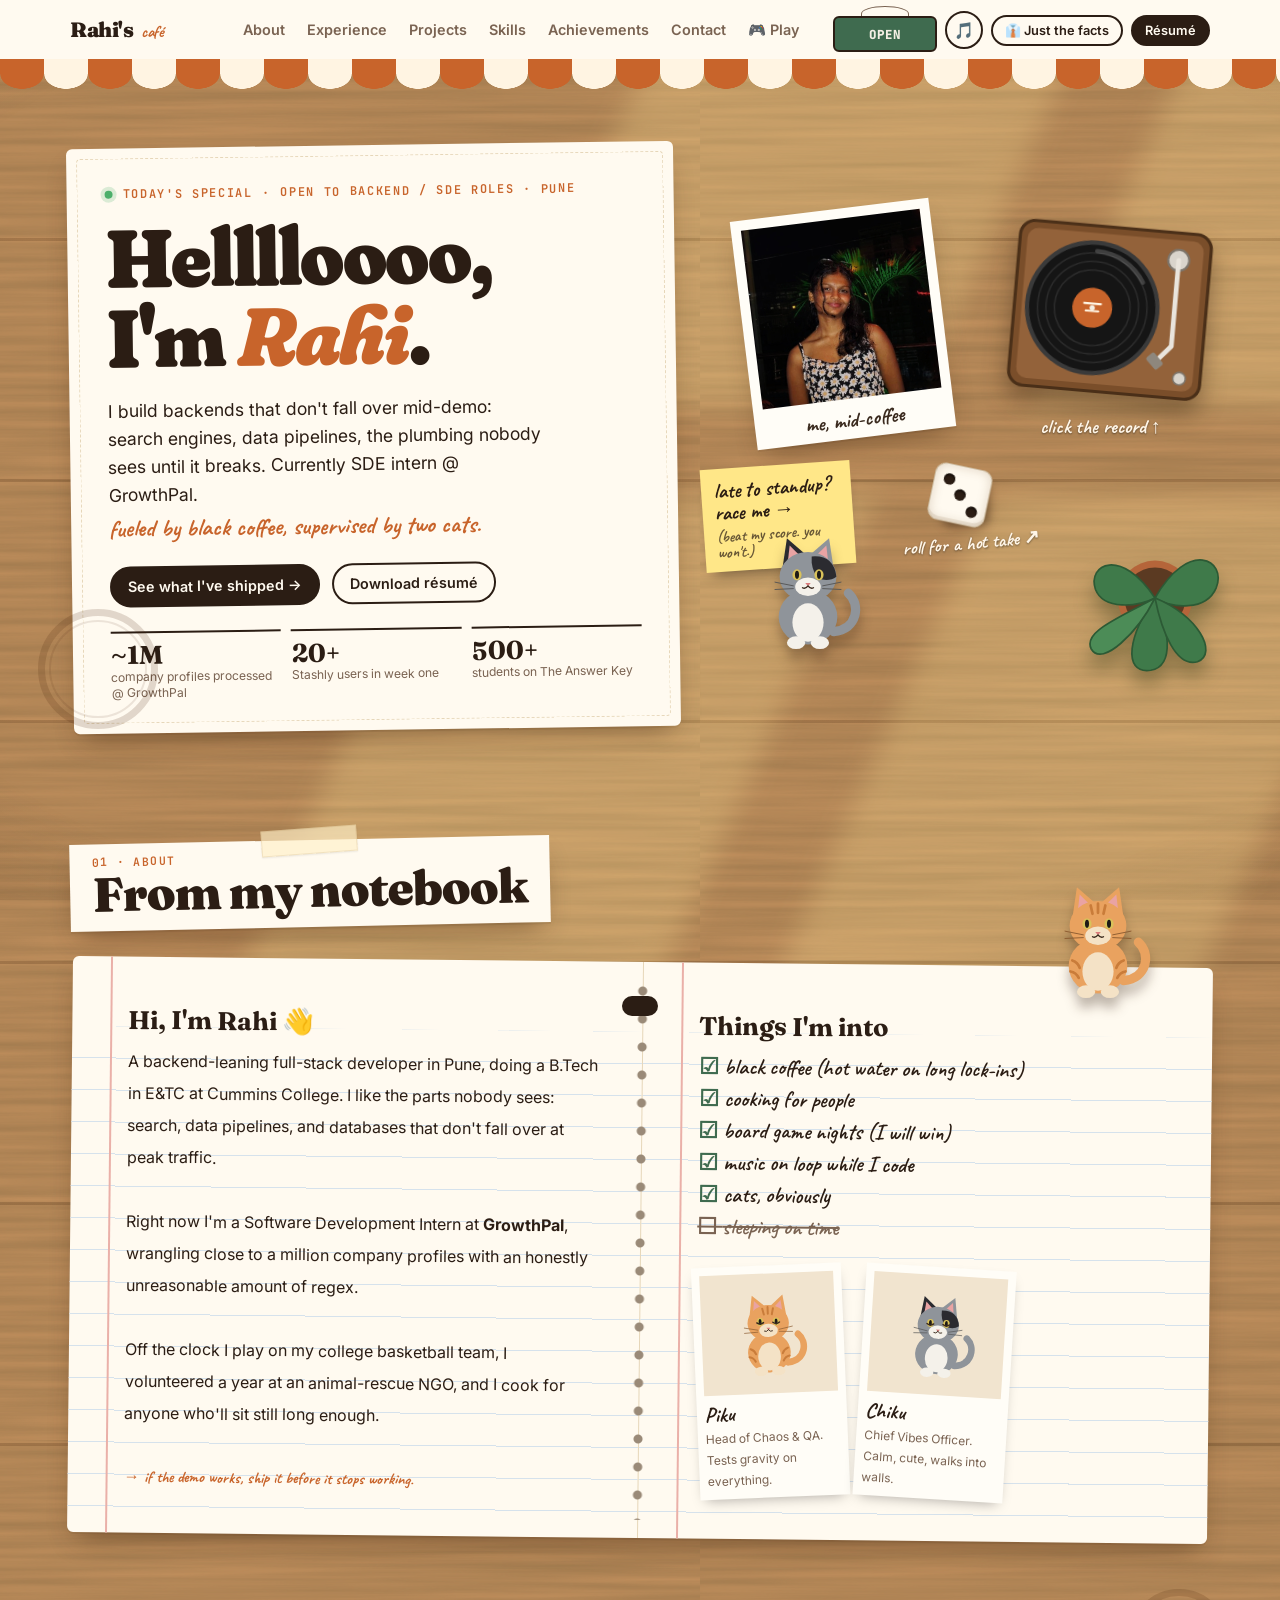
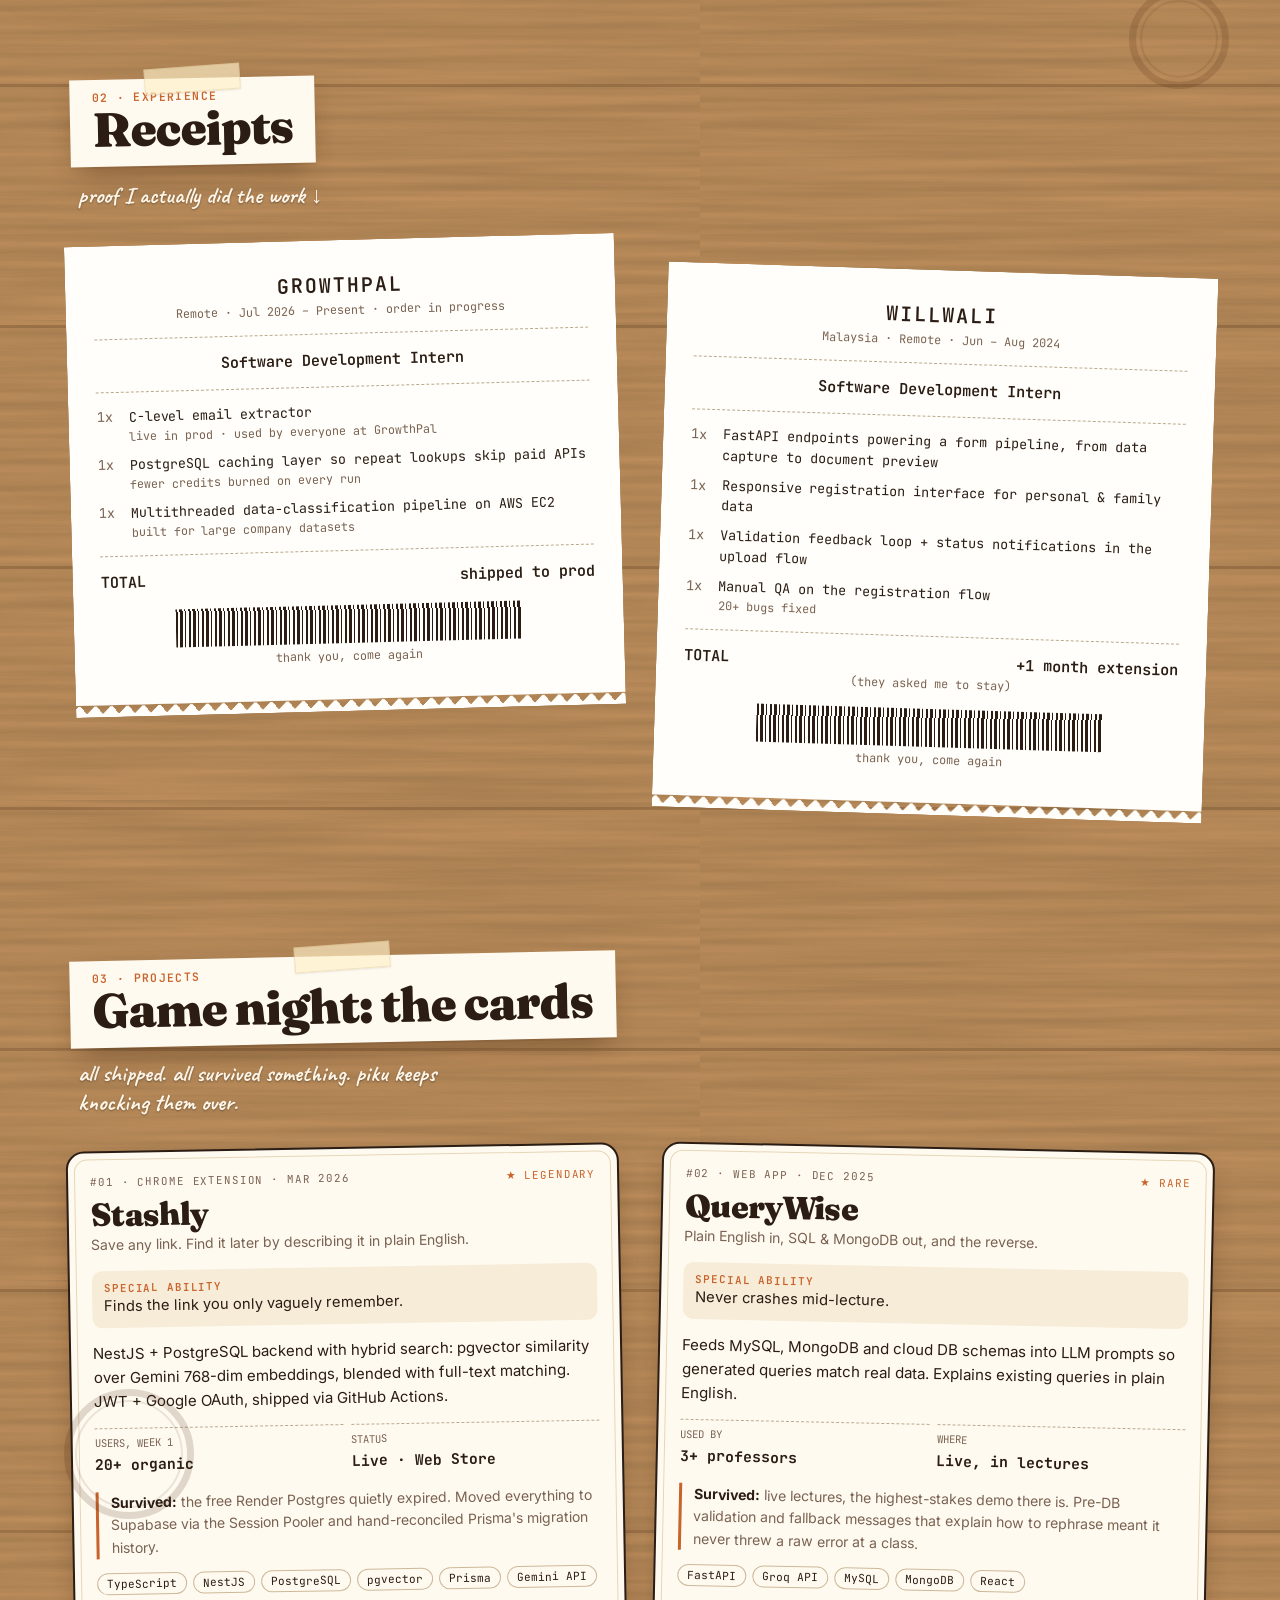
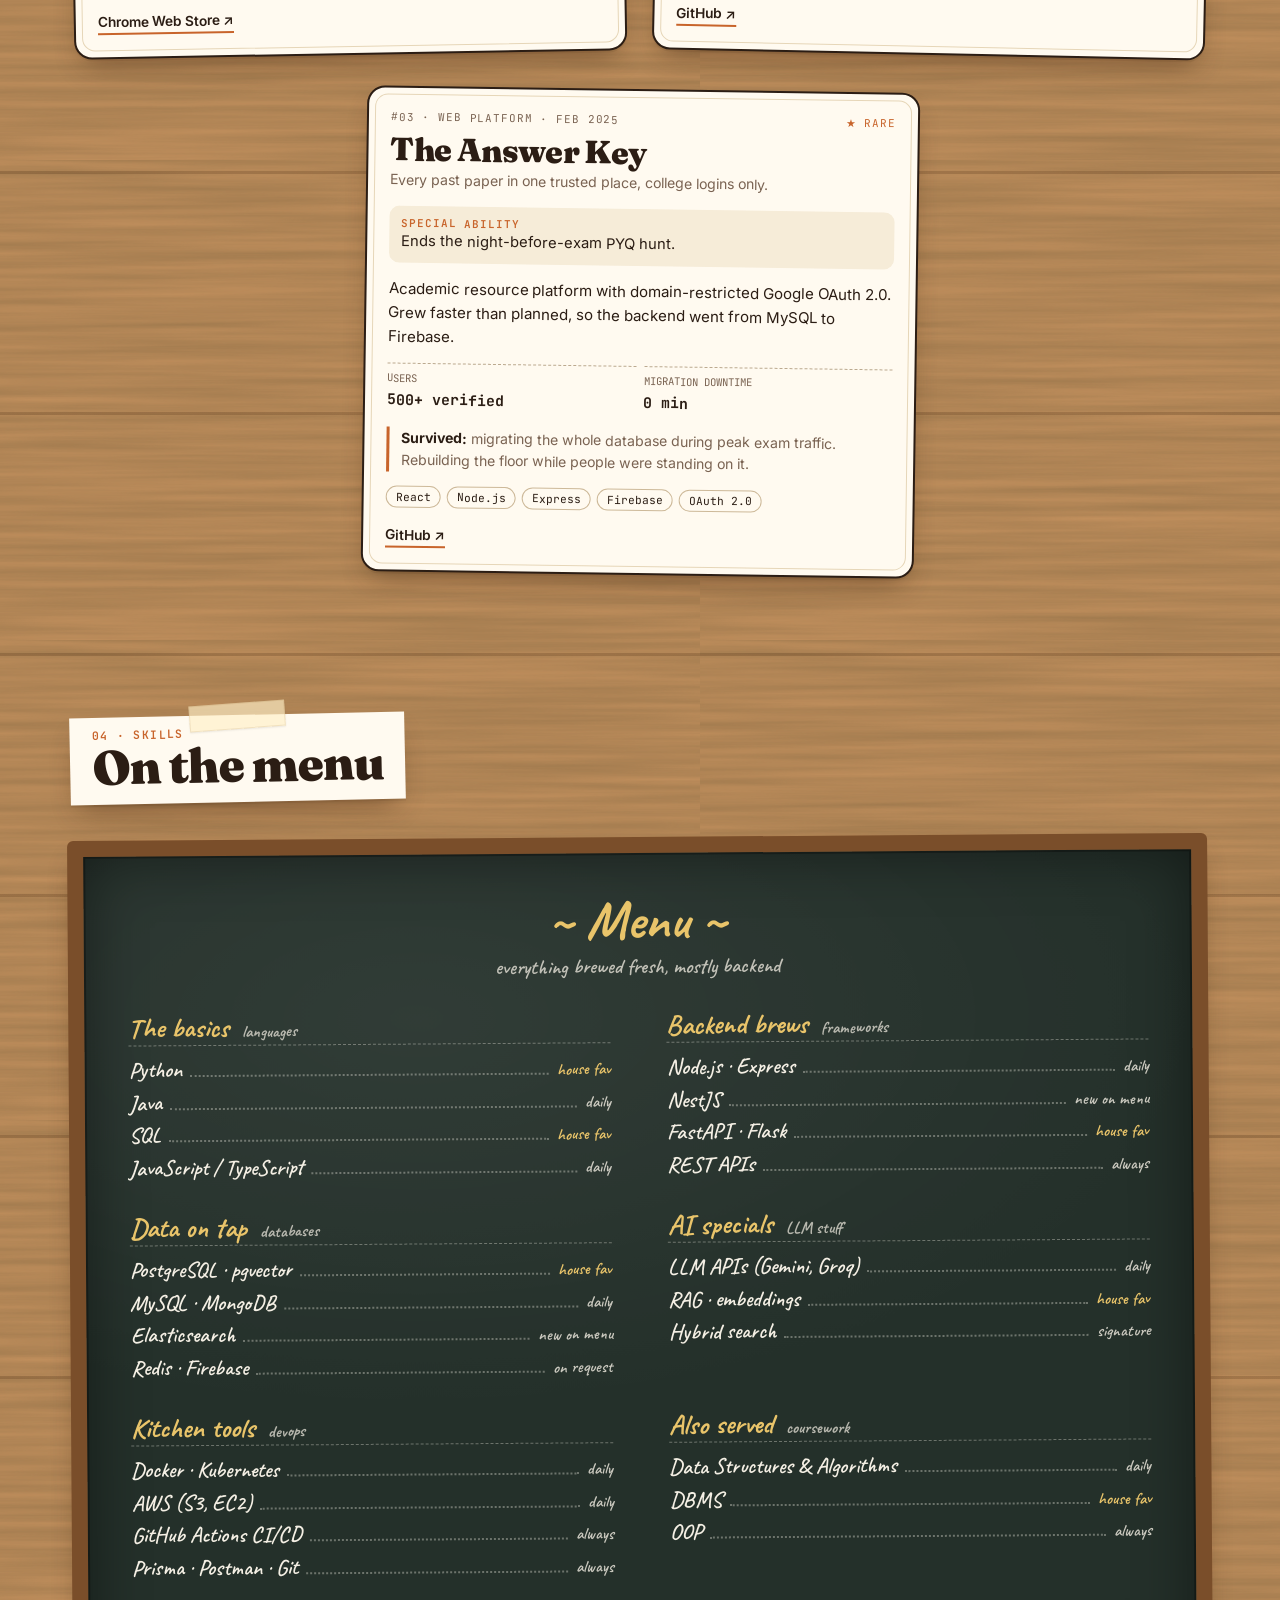
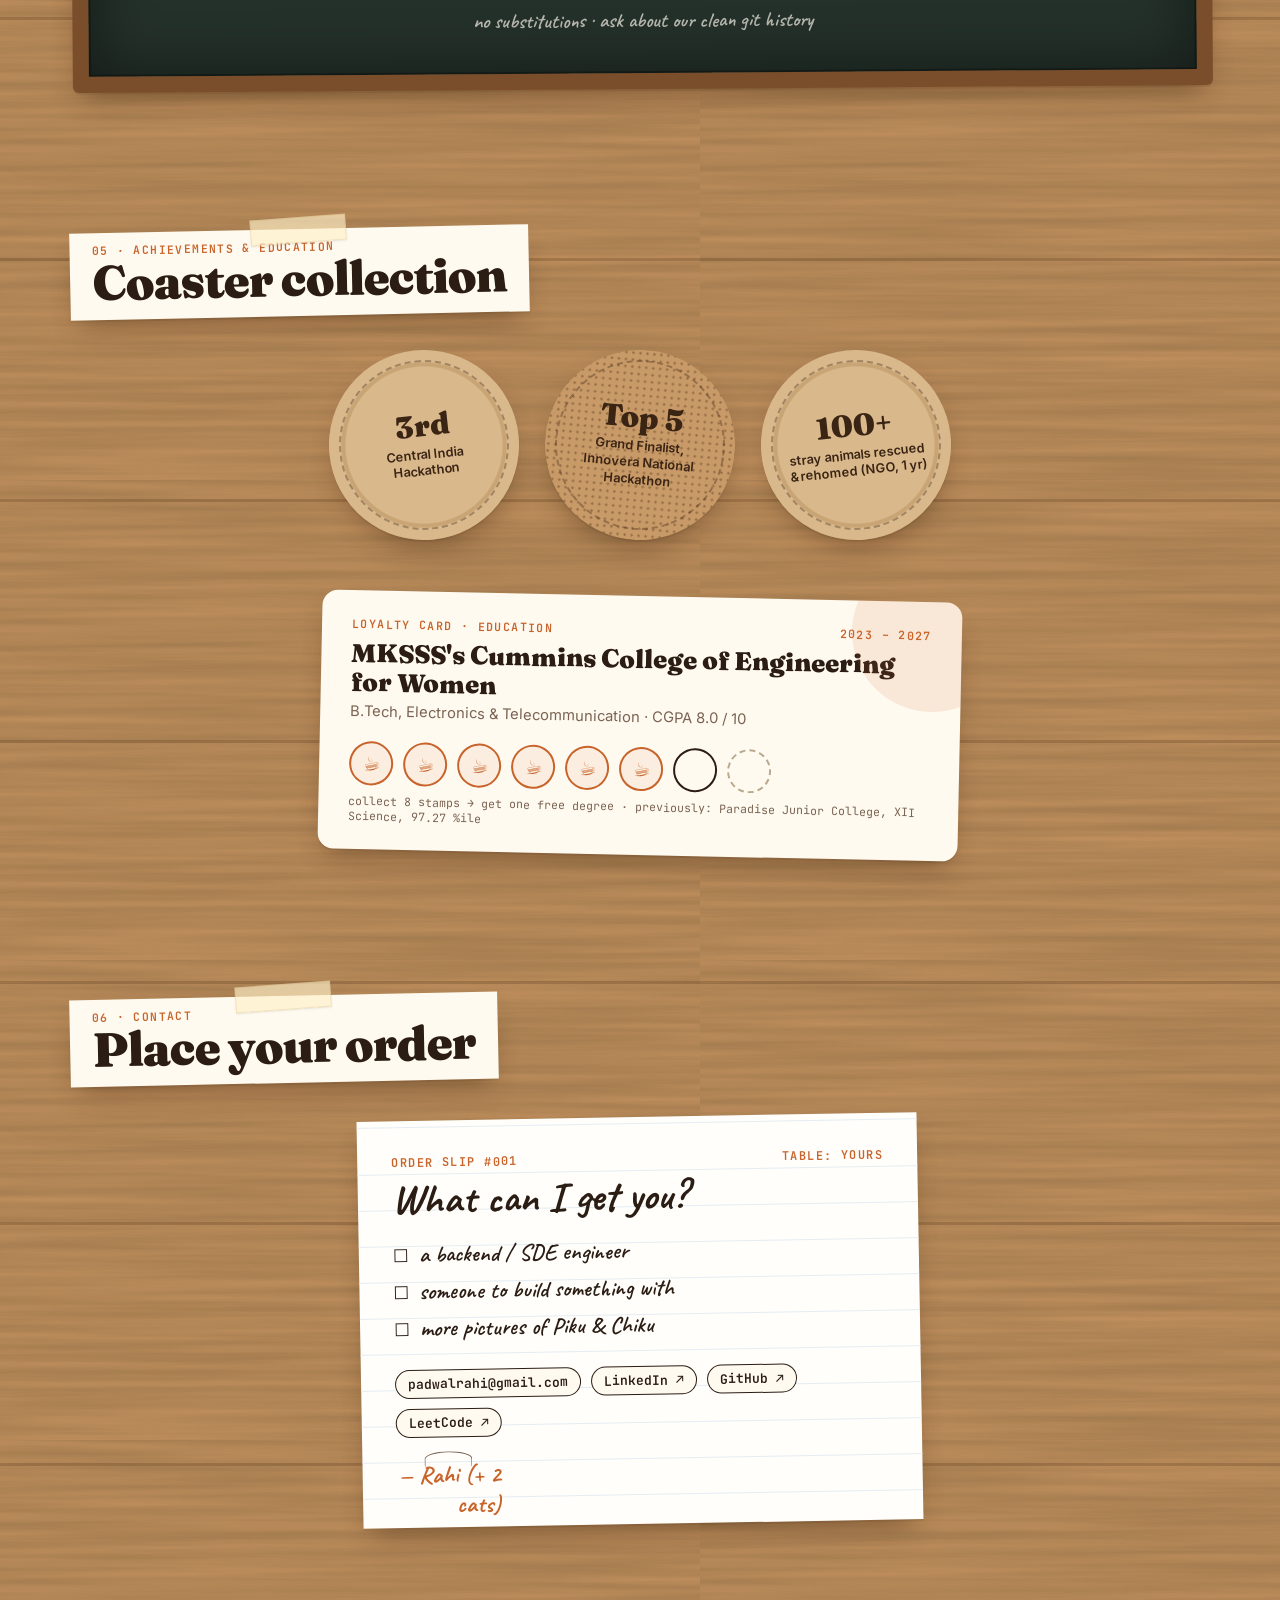
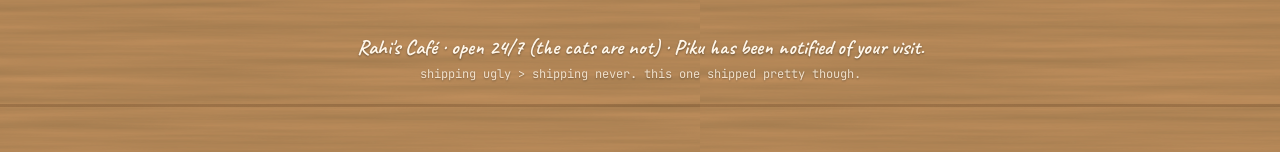
==== commit ab5e60fa: "Rebuild portfolio as Rahi's Café, with a racing game Replace the template site with a personal café-" ====
--- a/index.html
+++ b/index.html
@@ -1,597 +1,923 @@
 <!DOCTYPE html>
 <html lang="en">
 <head>
-  <meta charset="UTF-8" />
-  <meta name="viewport" content="width=device-width, initial-scale=1.0" />
-  <title>Rahi Padwal — Full-Stack Developer</title>
-  <meta name="description" content="Full-stack developer who ships. Built Stashly (20+ users, week 1) and QueryWise (used by 3+ professors). Backend & SDE roles." />
-  <link rel="preconnect" href="https://fonts.googleapis.com" />
-  <link rel="preconnect" href="https://fonts.gstatic.com" crossorigin />
-  <link href="https://fonts.googleapis.com/css2?family=Inter:wght@300;400;500;600;700;800;900&family=JetBrains+Mono:wght@400;500;600&display=swap" rel="stylesheet" />
-  <link rel="stylesheet" href="style.css" />
+<meta charset="UTF-8" />
+<meta name="viewport" content="width=device-width, initial-scale=1.0" />
+<title>Rahi Padwal · Rahi's Café</title>
+<meta name="description" content="Rahi Padwal — backend engineer from Pune. Coffee, code & two cats who run the place." />
+<link rel="preconnect" href="https://fonts.googleapis.com" />
+<link rel="preconnect" href="https://fonts.gstatic.com" crossorigin />
+<link href="https://fonts.googleapis.com/css2?family=Fraunces:opsz,wght,SOFT@9..144,400..900,100&family=Caveat:wght@500;700&family=Inter:wght@400;500;600;700&family=JetBrains+Mono:wght@400;600&display=swap" rel="stylesheet" />
+<style>
+/* ═════════ tokens: daytime café (hot water) ═════════ */
+:root{
+  --wood:#c4915e; --wood-grain:.55; --plank:rgba(70,40,15,.22);
+  --paper:#fffaf0; --paper2:#f6ecd8; --ink:#2b1d14; --muted:#7a6352; --line:#e6d6b8;
+  --accent:#c8642b; --accent-ink:#fff7ee; --green:#3f6b4f;
+  --awn1:#c8642b; --awn2:#fff4e2;
+  --board:#24302a; --chalk:#f4efe4; --chalk2:#e9c46a;
+  --on-wood:#fff6e8;
+  --shadow:0 2px 0 rgba(60,30,10,.08),0 14px 28px -10px rgba(60,30,10,.45);
+  --light:rgba(255,236,190,.55); --glow:transparent;
+  --display:"Fraunces",Georgia,serif; --hand:"Caveat",cursive;
+  --body:"Inter",system-ui,sans-serif; --mono:"JetBrains Mono",ui-monospace,monospace;
+  color-scheme:light;
+}
+/* ═════════ after hours (night) ═════════ */
+:root[data-theme="night"]{
+  --wood:#3e2716; --plank:rgba(0,0,0,.45);
+  --paper:#f5ead6; --paper2:#eadcc2; --line:#dccbab;
+  --awn1:#8a3518; --awn2:#e9d8bd;
+  --on-wood:#ffe9c7;
+  --shadow:0 2px 0 rgba(0,0,0,.25),0 18px 36px -10px rgba(0,0,0,.85);
+  --light:transparent; --glow:rgba(255,170,80,.26);
+}
+*{box-sizing:border-box;margin:0;padding:0}
+html{scroll-behavior:smooth}
+section,#education{scroll-margin-top:110px}
+@media (max-width:980px){section,#education{scroll-margin-top:140px}}
+body{
+  font-family:var(--body);color:var(--ink);line-height:1.6;overflow-x:hidden;
+  background-color:var(--wood);
+  background-image:
+    repeating-linear-gradient(180deg,transparent 0 238px,var(--plank) 238px 241px),
+    url("data:image/svg+xml,%3Csvg xmlns='http://www.w3.org/2000/svg' width='700' height='480'%3E%3Cfilter id='w'%3E%3CfeTurbulence type='fractalNoise' baseFrequency='0.003 0.11' numOctaves='4' seed='7'/%3E%3CfeColorMatrix values='0 0 0 0 0.32 0 0 0 0 0.18 0 0 0 0 0.07 0 0 0 0.9 0'/%3E%3C/filter%3E%3Crect width='100%25' height='100%25' filter='url(%23w)'/%3E%3C/svg%3E");
+  transition:background-color .5s;
+}
+body::before{ /* grain strength + evening lamp glow */
+  content:"";position:fixed;inset:0;pointer-events:none;z-index:0;
+  background:radial-gradient(70vw 60vh at 50% 10%,var(--glow),transparent 70%),
+             radial-gradient(120vw 100vh at 50% 50%,transparent 55%,rgba(30,15,5,.35));
+}
+a{color:inherit}
+.wrap{max-width:1180px;margin:0 auto;padding:0 20px}
+main,footer{position:relative;z-index:2}
+
+/* window light falling across the table (daytime only) */
+.window-light{position:fixed;top:-10vh;right:-12vw;width:75vw;height:120vh;pointer-events:none;z-index:1;
+  transform:skewX(-24deg);mix-blend-mode:soft-light;opacity:1;transition:opacity .6s;filter:blur(14px)}
+.window-light i{position:absolute;background:var(--light);width:44%;height:46%}
+.window-light i:nth-child(1){left:0;top:0}.window-light i:nth-child(2){right:0;top:0}
+.window-light i:nth-child(3){left:0;bottom:0}.window-light i:nth-child(4){right:0;bottom:0}
+
+/* ═════════ awning + nav ═════════ */
+header{position:sticky;top:0;z-index:50}
+.awning{height:30px;background:repeating-linear-gradient(90deg,var(--awn1) 0 44px,var(--awn2) 44px 88px);
+  -webkit-mask:linear-gradient(#000 0 0) top/100% 15px no-repeat,radial-gradient(22px 15px at 22px 15px,#000 97%,transparent) 0 0/44px 30px repeat-x;
+          mask:linear-gradient(#000 0 0) top/100% 15px no-repeat,radial-gradient(22px 15px at 22px 15px,#000 97%,transparent) 0 0/44px 30px repeat-x;
+  filter:drop-shadow(0 4px 3px rgba(0,0,0,.25))}
+.navbar{background:var(--paper)}
+/* fairy lights under the awning (after hours only) */
+.lights{position:absolute;left:0;right:0;top:100%;height:34px;margin-top:-4px;pointer-events:none;opacity:0;transition:opacity .6s;
+  background:radial-gradient(circle at 22px 22px,#ffd27a 0 4px,rgba(255,200,100,.55) 5px,transparent 12px) 0 0/88px 34px repeat-x,
+             radial-gradient(circle at 66px 14px,#ffe4a8 0 4px,rgba(255,210,120,.5) 5px,transparent 12px) 0 0/88px 34px repeat-x}
+.lights::before{content:"";position:absolute;inset:0;background:radial-gradient(70px 26px at 44px 0,transparent 96%,rgba(30,20,10,.55) 97% 99%,transparent 100%) 0 -6px/88px 34px repeat-x}
+:root[data-theme="night"] .lights{opacity:1;animation:twinkle 2.8s ease-in-out infinite}
+@keyframes twinkle{50%{filter:brightness(.7)}}
+:root[data-theme="night"] .window-light{opacity:0}
+/* the OPEN / AFTER HOURS sign */
+.sign{position:relative;border:0;background:none;cursor:pointer;perspective:400px;padding-top:6px;width:104px;height:44px}
+.sign::before{content:"";position:absolute;left:50%;top:-2px;width:46px;height:14px;transform:translateX(-50%);border:1.5px solid var(--muted);border-bottom:0;border-radius:50% 50% 0 0}
+.sign-inner{position:absolute;inset:8px 0 0;transform-style:preserve-3d;transition:transform .7s cubic-bezier(.4,1.5,.5,1)}
+.sign-face{position:absolute;inset:0;display:grid;place-items:center;backface-visibility:hidden;border-radius:6px;border:2px solid var(--ink);font:800 .78rem var(--mono);letter-spacing:.08em}
+.sign-face.open{background:#3f6b4f;color:#f4efe4}
+.sign-face.closed{background:#2b1d14;color:#ffd27a;transform:rotateY(180deg)}
+:root[data-theme="night"] .sign-inner{transform:rotateY(180deg)}
+.sign:hover .sign-inner{transform:rotate(-4deg)}
+:root[data-theme="night"] .sign:hover .sign-inner{transform:rotateY(180deg) rotate(4deg)}
+.awning{margin-top:-1px}
+.nav{display:flex;align-items:center;gap:16px;height:60px}
+.logo{font-family:var(--display);font-weight:900;font-size:1.3rem;text-decoration:none;letter-spacing:-.02em;white-space:nowrap}
+.logo small{font-family:var(--hand);font-weight:700;font-size:1.05rem;color:var(--accent);margin-left:4px}
+.nav-links{display:flex;gap:2px;list-style:none;margin-left:auto}
+.nav-links a{text-decoration:none;font-size:.9rem;font-weight:600;padding:6px 10px;border-radius:8px;color:var(--muted)}
+.nav-links a:hover{color:var(--ink);background:var(--paper2)}
+.nav-tools{display:flex;gap:8px;align-items:center;margin-left:auto}
+.nav-links + .nav-tools{margin-left:8px}
+.btn{display:inline-flex;align-items:center;gap:8px;font:600 .9rem var(--body);padding:10px 16px;border-radius:999px;border:2px solid var(--ink);background:var(--paper);color:var(--ink);cursor:pointer;text-decoration:none;transition:transform .15s}
+.btn:hover{transform:translateY(-2px)}
+.btn.solid{background:var(--ink);color:var(--paper)}
+.btn.small{padding:6px 12px;font-size:.8rem}
+.icon-btn{width:38px;height:38px;border-radius:50%;border:2px solid var(--ink);background:var(--paper);display:grid;place-items:center;cursor:pointer;font-size:1rem}
+@media (max-width:980px){.nav-links{display:none}.mode-btn .long{display:none}}
+/* phones: section links move to a swipeable row under the nav */
+.mnav{display:none;gap:4px;overflow-x:auto;padding:0 12px 8px;scrollbar-width:none;-webkit-overflow-scrolling:touch}
+.mnav::-webkit-scrollbar{display:none}
+.mnav a{flex-shrink:0;text-decoration:none;font-size:.85rem;font-weight:600;color:var(--muted);padding:5px 11px;border-radius:999px;border:1.5px solid var(--line);background:var(--paper)}
+@media (max-width:980px){.mnav{display:flex}}
+@media (max-width:560px){
+  .nav{gap:8px;height:54px}.wrap.nav{padding:0 12px}
+  .logo small{display:none}.logo{font-size:1.1rem}
+  .nav-tools{gap:6px}.sign{width:84px}.sign-face{font-size:.66rem}
+  .icon-btn{width:34px;height:34px}.btn.small{padding:6px 10px}
+  /* shrink the café table so the props don't pile up */
+  .scene{height:380px}
+  .polaroid{width:140px;left:0;padding:8px 8px 32px}.polaroid figcaption{font-size:1.05rem}
+  .player{width:150px;top:10px}
+  .now-playing{top:160px;width:160px;font-size:1.05rem}
+  .sticky{top:215px;left:0;width:128px;font-size:1.1rem}
+  .plant{width:110px;right:-20px}
+  .dice{bottom:120px;left:52%}.dice-hint{bottom:92px;left:44%;font-size:1rem}
+  .take{top:150px;left:8%;max-width:84%}
+  #chiku{width:84px;bottom:6px;left:30%}
+  .cat{width:84px}
+}
+.banner{display:none;background:var(--ink);color:var(--paper);font-size:.85rem;padding:8px 0}
+.banner .wrap{display:flex;gap:12px;align-items:center;justify-content:space-between;flex-wrap:wrap}
+.banner button{background:none;border:1px solid currentColor;color:inherit;border-radius:999px;padding:3px 12px;cursor:pointer;font:inherit}
+
+/* ═════════ shared table objects ═════════ */
+.knock{--tilt:0deg;transform:translate(var(--dx,0px),var(--dy,0px)) rotate(var(--rot,var(--tilt)));transition:transform .6s cubic-bezier(.3,1.5,.5,1)}
+.knock.crooked{cursor:pointer}
+.knock.crooked::after{content:"click to fix";position:absolute;top:-14px;right:18px;z-index:3;font:700 1.1rem var(--hand);background:var(--accent);color:var(--accent-ink);padding:0 10px;border-radius:999px;transform:rotate(3deg)}
+.paper{background:var(--paper);box-shadow:var(--shadow);position:relative}
+.tape{position:absolute;top:-12px;left:50%;width:96px;height:26px;transform:translateX(-50%) rotate(-3deg);background:rgba(255,240,200,.65);border:1px solid rgba(160,120,60,.15);box-shadow:0 1px 2px rgba(0,0,0,.08)}
+.ring{position:absolute;border-radius:50%;border:7px solid rgba(70,35,10,.16);pointer-events:none;z-index:1;filter:blur(.6px)}
+.ring::after{content:"";position:absolute;inset:4px;border-radius:50%;border:2px solid rgba(70,35,10,.1)}
+
+section.block{padding:70px 0}
+.label{display:inline-block;background:var(--paper);padding:10px 22px 12px;box-shadow:var(--shadow);transform:rotate(-1.2deg);position:relative;margin-bottom:34px}
+.label .tag{display:block;font:600 .72rem var(--mono);color:var(--accent);letter-spacing:.12em;text-transform:uppercase}
+.label h2{font-family:var(--display);font-weight:900;font-size:clamp(1.9rem,4.2vw,3rem);letter-spacing:-.02em;line-height:1.05}
+.side-note{font:700 1.45rem var(--hand);color:var(--on-wood);text-shadow:0 1px 2px rgba(0,0,0,.35);margin:-18px 0 30px 8px;max-width:40ch}
+
+/* ═════════ HERO ═════════ */
+.hero{padding:56px 0 40px}
+.hero-grid{display:grid;grid-template-columns:1.1fr .9fr;gap:36px;align-items:center}
+@media (max-width:920px){.hero-grid{grid-template-columns:1fr}}
+.placemat{padding:38px 38px 32px;border-radius:6px;--tilt:-.8deg}
+.placemat::before{content:"";position:absolute;inset:10px;border:1.5px dashed var(--line);border-radius:4px;pointer-events:none}
+.special{font:600 .75rem var(--mono);letter-spacing:.14em;text-transform:uppercase;color:var(--accent);display:flex;gap:10px;align-items:center;flex-wrap:wrap}
+.dot{width:8px;height:8px;border-radius:50%;background:#4caf6a;box-shadow:0 0 0 4px rgba(76,175,106,.2)}
+h1{font-family:var(--display);font-weight:900;font-size:clamp(2.7rem,6.4vw,5.2rem);line-height:.98;letter-spacing:-.03em;margin:16px 0 18px;font-variation-settings:"SOFT" 100}
+h1 .stretch{display:inline-block;transition:letter-spacing .5s cubic-bezier(.3,1.6,.5,1)}
+h1:hover .stretch{letter-spacing:.12em}
+h1 em{font-style:italic;color:var(--accent)}
+.lede{font-size:1.1rem;max-width:40ch}
+.hand{font:700 1.5rem var(--hand);color:var(--accent);line-height:1.1;display:block;margin-top:6px}
+.hero-actions{display:flex;gap:12px;flex-wrap:wrap;margin:24px 0}
+.facts{display:grid;grid-template-columns:repeat(3,1fr);gap:10px}
+.fact{border-top:2px solid var(--ink);padding-top:8px}
+.fact b{display:block;font-family:var(--display);font-size:1.6rem;line-height:1.1}
+.fact span{font-size:.76rem;color:var(--muted);display:block;line-height:1.35}
+@media (max-width:520px){.placemat{padding:28px 22px}.facts{grid-template-columns:1fr 1fr}}
+
+.scene{position:relative;height:470px}
+@media (max-width:920px){.scene{height:420px;max-width:480px;margin:0 auto;width:100%}}
+.prop{position:absolute}
+.polaroid{top:6px;left:6%;width:200px;background:#fffdf7;padding:10px 10px 40px;box-shadow:var(--shadow);--tilt:-7deg}
+.polaroid img{width:100%;aspect-ratio:1;object-fit:cover;display:block;background:#ddd}
+.polaroid figcaption{position:absolute;bottom:6px;left:0;right:0;text-align:center;font:700 1.3rem var(--hand);color:#3a2a1e}
+/* record player */
+.player{top:20px;right:0;width:200px;cursor:pointer;background:none;border:0;--tilt:5deg}
+.player svg{width:100%;display:block;overflow:visible;filter:drop-shadow(0 14px 12px rgba(40,20,5,.4))}
+.player .vinyl{transform-origin:78px 82px}
+.player.on .vinyl{animation:spin 1.8s linear infinite}
+@keyframes spin{to{transform:rotate(360deg)}}
+.player .arm{transform-origin:156px 30px;transition:transform .9s cubic-bezier(.4,1.4,.5,1)}
+.player.on .arm{transform:rotate(24deg)}
+.player .note{opacity:0}
+.player.on .note{animation:note 2.4s ease-out infinite}
+.player.on .note:nth-of-type(2){animation-delay:.8s}.player.on .note:nth-of-type(3){animation-delay:1.6s}
+@keyframes note{0%{opacity:0;transform:translate(0,0)}30%{opacity:1}100%{opacity:0;transform:translate(-30px,-60px) rotate(-20deg)}}
+.now-playing{position:absolute;top:212px;right:0;width:220px;text-align:center;font:700 1.25rem/1.2 var(--hand);color:var(--on-wood);text-shadow:0 1px 2px rgba(0,0,0,.45)}
+.now-playing a{display:inline-block;margin-top:4px;font:600 .72rem var(--mono);text-shadow:none;background:var(--paper);color:var(--ink);padding:2px 10px;border-radius:999px;text-decoration:none}
+.plant{bottom:-10px;right:-30px;width:170px;pointer-events:none;filter:drop-shadow(0 14px 10px rgba(30,40,10,.35))}
+.sticky{top:262px;left:-2%;width:150px;padding:12px 12px 10px;background:#ffe788;color:#2b1d14;text-decoration:none;font:700 1.3rem/1.05 var(--hand);
+  box-shadow:0 10px 14px -8px rgba(0,0,0,.45);transform:rotate(-4deg);transition:transform .2s;z-index:4}
+.sticky small{display:block;font-size:1rem;opacity:.7;margin-top:4px}
+.sticky:hover{transform:rotate(0) scale(1.05)}
+/* a real 3D die */
+.dice{bottom:150px;left:44%;width:56px;height:56px;cursor:pointer;background:none;border:0;perspective:700px;z-index:6}
+.die-shadow{position:absolute;inset:4px;border-radius:12px;background:rgba(30,15,5,.45);filter:blur(5px);transform:translate(5px,8px)}
+.die{position:absolute;inset:0;transform-style:preserve-3d;will-change:transform}
+.face{position:absolute;inset:0;border-radius:11px;background:#fffaf0;border:1.5px solid #cdbb9f;
+  box-shadow:inset 0 0 10px rgba(120,80,40,.22),inset 0 -3px 0 rgba(120,80,40,.12);backface-visibility:hidden}
+.face i{position:absolute;width:11px;height:11px;border-radius:50%;background:#2b1d14;transform:translate(-50%,-50%);box-shadow:inset 0 2px 2px rgba(0,0,0,.5)}
+.face.f1 i{background:#c8642b;width:14px;height:14px}
+.f1{transform:translateZ(28px)}            .f6{transform:rotateY(180deg) translateZ(28px)}
+.f2{transform:rotateY(90deg) translateZ(28px)}  .f5{transform:rotateY(-90deg) translateZ(28px)}
+.f3{transform:rotateX(90deg) translateZ(28px)}  .f4{transform:rotateX(-90deg) translateZ(28px)}
+.dice:hover .die-shadow{transform:translate(6px,10px)}
+.dice-hint{position:absolute;bottom:118px;left:38%;font:700 1.2rem var(--hand);color:var(--on-wood);text-shadow:0 1px 2px rgba(0,0,0,.4);transform:rotate(-5deg)}
+.take{position:absolute;top:190px;left:22%;max-width:250px;z-index:7;background:var(--paper);border:2px solid var(--ink);border-radius:16px;padding:12px 14px;font-weight:600;font-size:.92rem;box-shadow:var(--shadow);opacity:0;transform:translateY(10px) scale(.95);transition:.35s cubic-bezier(.3,1.4,.5,1);pointer-events:none}
+.take.show{opacity:1;transform:none}
+.take small{display:block;font:400 .65rem var(--mono);color:var(--muted);margin-bottom:4px}
+
+/* ═════════ cats ═════════ */
+.cat{position:absolute;width:110px;cursor:pointer;z-index:8;user-select:none;-webkit-tap-highlight-color:transparent}
+.cat svg{width:100%;display:block;overflow:visible;transition:transform .5s cubic-bezier(.3,1.4,.5,1);filter:drop-shadow(0 10px 6px rgba(40,20,5,.3))}
+.cat .name{position:absolute;left:50%;top:-8px;transform:translateX(-50%);font:700 1.2rem var(--hand);white-space:nowrap;color:var(--ink);background:var(--paper);padding:0 8px;border-radius:6px;opacity:0;transition:.2s;pointer-events:none}
+.cat:hover .name{opacity:1;top:-26px}
+.cat .tail{transform-origin:88px 112px;animation:tail 2.4s ease-in-out infinite}
+@keyframes tail{0%,100%{transform:rotate(0)}50%{transform:rotate(-14deg)}}
+.cat .lids{opacity:0}
+.cat.blink .eyes,.cat.asleep .eyes,.cat.upside .eyes{opacity:0}
+.cat.blink .lids,.cat.asleep .lids,.cat.upside .lids{opacity:1}
+.cat.vibing:not(.upside):not(.asleep) svg{animation:vibe .86s ease-in-out infinite;transform-origin:50% 90%}
+@keyframes vibe{25%{transform:rotate(-4deg)}75%{transform:rotate(4deg)}}
+.cat.walking svg{animation:bob .35s ease-in-out infinite}
+@keyframes bob{50%{transform:translateY(-5px)}}
+.cat.swat .paw-r{animation:swat .5s ease-in-out 2}
+@keyframes swat{50%{transform:translate(14px,-22px) rotate(-20deg)}}
+.cat.upside svg{transform:rotate(172deg) translateY(-18px)}
+.zzz{position:absolute;right:-8px;top:0;font:700 1.4rem var(--hand);color:var(--on-wood);opacity:0;pointer-events:none}
+.cat.asleep .zzz,.cat.upside .zzz{opacity:1;animation:zzz 2.5s ease-in-out infinite}
+@keyframes zzz{0%{transform:translateY(6px);opacity:0}50%{opacity:1}100%{transform:translateY(-18px);opacity:0}}
+.heart{position:absolute;pointer-events:none;font-size:1.1rem;color:#e06a7a;animation:heart 1.2s ease-out forwards;z-index:9}
+@keyframes heart{to{transform:translateY(-50px) scale(1.3);opacity:0}}
+#chiku{bottom:20px;left:8%}
+#piku{transition:left 1.8s ease-in-out,top 1.8s ease-in-out}
+
+/* ═════════ ABOUT: notebook ═════════ */
+.notebook{display:grid;grid-template-columns:1fr 1fr;background:var(--paper);box-shadow:var(--shadow);border-radius:6px;--tilt:.6deg;position:relative}
+.notebook::before{content:"";position:absolute;top:18px;bottom:18px;left:50%;width:22px;transform:translateX(-50%);
+  background:radial-gradient(circle at 11px 11px,#9a8a78 4px,transparent 5px) 0 0/22px 28px repeat-y;z-index:2}
+.page{padding:44px 40px 40px 56px;line-height:32px;position:relative;
+  background:repeating-linear-gradient(180deg,transparent 0 31px,#d6e2ec 31px 32px) 0 70px/100% 100% no-repeat}
+.page::before{content:"";position:absolute;top:0;bottom:0;left:38px;width:2px;background:#eab0a8}
+.page + .page{border-left:1px solid var(--line)}
+.page h3{font-family:var(--display);font-size:1.6rem;line-height:38px;margin-bottom:6px}
+.page p{margin-bottom:32px;font-size:1rem}
+.page p:last-child{margin-bottom:0}
+.scribble{font:700 1.45rem/32px var(--hand);color:var(--accent)}
+.checklist{list-style:none;font:600 1.4rem/32px var(--hand)}
+.checklist li::before{content:"☑ ";color:var(--green)}
+.checklist li.no::before{content:"☐ ";color:var(--muted)}
+.checklist li.no{color:var(--muted);text-decoration:line-through}
+.cofounders{display:flex;gap:14px;margin-top:22px;flex-wrap:wrap}
+.cf{background:#fffdf7;padding:8px 8px 10px;box-shadow:0 6px 14px -6px rgba(0,0,0,.35);width:150px;transform:rotate(-3deg);line-height:1.3}
+.cf:nth-child(2){transform:rotate(3deg)}
+.cf .pic{height:120px;display:grid;place-items:center;background:#f1e4cf}
+.cf .pic svg{width:80px}
+.cf .name,.cf .zzz{display:none}
+.cf b{display:block;font:700 1.3rem var(--hand);margin-top:6px}
+.cf span{font-size:.75rem;color:var(--muted)}
+@media (max-width:820px){.notebook{grid-template-columns:1fr}.notebook::before{display:none}.page + .page{border-left:0;border-top:1px dashed var(--line)}.page{padding:36px 22px 32px 50px}}
+
+/* ═════════ EXPERIENCE: receipts ═════════ */
+.receipts{display:grid;grid-template-columns:repeat(2,1fr);gap:40px;align-items:start}
+@media (max-width:820px){.receipts{grid-template-columns:1fr}}
+.receipt{background:#fffefa;padding:30px 28px 46px;font-family:var(--mono);font-size:.84rem;line-height:1.55;box-shadow:var(--shadow);position:relative;
+  -webkit-mask:linear-gradient(#000 0 0) top/100% calc(100% - 12px) no-repeat,conic-gradient(from 135deg at 50% 0,#000 90deg,transparent 0) bottom/16px 12px repeat-x;
+          mask:linear-gradient(#000 0 0) top/100% calc(100% - 12px) no-repeat,conic-gradient(from 135deg at 50% 0,#000 90deg,transparent 0) bottom/16px 12px repeat-x}
+.receipt:nth-child(1){--tilt:-1.5deg}.receipt:nth-child(2){--tilt:1.8deg;margin-top:30px}
+.receipt .shop{text-align:center;font-weight:600;font-size:1.25rem;letter-spacing:.1em}
+.receipt .center{text-align:center;color:var(--muted);font-size:.74rem}
+.receipt hr{border:0;border-top:1.5px dashed #bba98f;margin:14px 0}
+.receipt .role{text-align:center;font-weight:600;font-size:.95rem}
+.receipt ul{list-style:none}
+.receipt li{display:grid;grid-template-columns:28px 1fr;gap:4px;margin-bottom:9px}
+.receipt li::before{content:"1x";color:var(--muted)}
+.receipt li em{font-style:normal;color:var(--muted);display:block;font-size:.74rem}
+.receipt .total{display:flex;justify-content:space-between;font-weight:600;font-size:.95rem;gap:12px}
+.barcode{height:38px;margin:16px auto 4px;width:70%;background:repeating-linear-gradient(90deg,#2b1d14 0 2px,transparent 2px 4px,#2b1d14 4px 7px,transparent 7px 9px,#2b1d14 9px 10px,transparent 10px 13px)}
+
+/* ═════════ PROJECTS: game cards ═════════ */
+.cards{display:grid;grid-template-columns:repeat(2,1fr);gap:34px}
+.cards > .card:last-child:nth-child(odd){grid-column:1/-1;justify-self:center;max-width:calc(50% - 17px)}
+@media (max-width:780px){.cards{grid-template-columns:1fr}.cards > .card:last-child:nth-child(odd){max-width:none}}
+.card{background:var(--paper);border:2px solid var(--ink);border-radius:18px;padding:22px;box-shadow:var(--shadow);position:relative}
+.card::before{content:"";position:absolute;inset:6px;border:1px solid var(--line);border-radius:13px;pointer-events:none}
+.card:nth-child(1){--tilt:-1deg}.card:nth-child(2){--tilt:1.2deg}.card:nth-child(3){--tilt:.8deg}.card:nth-child(4){--tilt:-1.3deg}
+.card-top{display:flex;justify-content:space-between;align-items:center;gap:8px;font:400 .68rem var(--mono);color:var(--muted);text-transform:uppercase;letter-spacing:.08em}
+.rarity{color:var(--accent);white-space:nowrap}
+.card h3{font-family:var(--display);font-size:2rem;font-weight:900;letter-spacing:-.02em;margin:8px 0 2px;line-height:1.1}
+.card .kind{font-size:.88rem;color:var(--muted)}
+.ability{margin:14px 0;padding:10px 12px;border-radius:10px;background:var(--paper2);font-size:.92rem}
+.ability b{font:600 .68rem var(--mono);text-transform:uppercase;letter-spacing:.08em;color:var(--accent);display:block}
+.card p.what{font-size:.94rem}
+.stats{display:grid;grid-template-columns:1fr 1fr;gap:8px;margin:14px 0;font-family:var(--mono)}
+.stats div{border-top:1px dashed #bba98f;padding-top:6px}
+.stats span{color:var(--muted);display:block;font-size:.66rem;text-transform:uppercase}
+.stats b{font-size:.92rem}
+.lore{font-size:.88rem;color:var(--muted);border-left:3px solid var(--accent);padding-left:12px;margin:12px 0}
+.lore b{color:var(--ink)}
+.tags{display:flex;flex-wrap:wrap;gap:6px;margin-top:14px}
+.tags span{font:400 .7rem var(--mono);padding:3px 9px;border-radius:999px;border:1px solid #cdb999}
+.links{display:flex;gap:14px;margin-top:16px;flex-wrap:wrap}
+.links a{font-size:.86rem;font-weight:600;text-decoration:none;border-bottom:2px solid var(--accent)}
+
+/* ═════════ SKILLS: chalkboard menu ═════════ */
+.board{background:var(--board);color:var(--chalk);border:16px solid #7a4e2a;border-radius:6px;padding:40px 44px;position:relative;
+  box-shadow:var(--shadow),inset 0 0 60px rgba(0,0,0,.45),inset 0 0 0 2px rgba(0,0,0,.3);
+  background-image:radial-gradient(120% 80% at 30% 20%,rgba(255,255,255,.06),transparent 60%);--tilt:-.4deg}
+.board-title{text-align:center;font:700 clamp(2.4rem,5vw,3.4rem)/1 var(--hand);color:var(--chalk2);margin-bottom:6px}
+.board-sub{text-align:center;font:600 1.3rem var(--hand);opacity:.75;margin-bottom:28px}
+.menu{display:grid;grid-template-columns:repeat(2,1fr);gap:26px 56px}
+@media (max-width:780px){.menu{grid-template-columns:1fr}.board{padding:30px 22px;border-width:12px}}
+.menu h3{font:700 1.75rem var(--hand);color:var(--chalk2);border-bottom:1.5px dashed rgba(244,239,228,.35);margin-bottom:8px}
+.menu h3 small{font-size:1.05rem;color:var(--chalk);opacity:.7;margin-left:6px}
+.menu li{list-style:none;display:flex;align-items:baseline;gap:8px;font:600 1.4rem/1.45 var(--hand)}
+.menu li::after{content:"";order:1;flex:1;border-bottom:2px dotted rgba(244,239,228,.35)}
+.menu li span{order:2;font-size:1.05rem;opacity:.8;white-space:nowrap}
+.menu li span.fav{color:var(--chalk2);opacity:1}
+.board-foot{text-align:center;font:600 1.3rem var(--hand);opacity:.7;margin-top:26px}
+
+/* ═════════ ACHIEVEMENTS: coasters + EDUCATION: loyalty card ═════════ */
+.coasters{display:flex;flex-wrap:wrap;gap:26px;justify-content:center}
+.coaster{width:190px;height:190px;border-radius:50%;display:grid;place-items:center;text-align:center;padding:26px;
+  background:radial-gradient(circle,#d9b98c 0 58%,#c9a474 59% 61%,#d9b98c 62%);box-shadow:var(--shadow);color:#3a2414;position:relative}
+.coaster::before{content:"";position:absolute;inset:10px;border-radius:50%;border:2px dashed rgba(58,36,20,.35)}
+.coaster:nth-child(odd){--tilt:-6deg}.coaster:nth-child(even){--tilt:5deg}
+.coaster b{display:block;font-family:var(--display);font-weight:900;font-size:1.9rem;line-height:1}
+.coaster span{font-size:.8rem;font-weight:600;line-height:1.3;display:block;margin-top:6px}
+.coaster.cork{background:radial-gradient(circle,#b98b5a 0 100%);background-image:radial-gradient(rgba(70,40,15,.35) 1px,transparent 1.5px);background-size:7px 7px;background-color:#c89a68}
+.loyalty{max-width:640px;margin:56px auto 0;background:var(--paper);border-radius:16px;padding:26px 30px;box-shadow:var(--shadow);--tilt:1.2deg;position:relative;overflow:hidden}
+.loyalty::before{content:"";position:absolute;right:-50px;top:-50px;width:160px;height:160px;border-radius:50%;background:var(--accent);opacity:.12}
+.loyalty .top{display:flex;justify-content:space-between;gap:10px;flex-wrap:wrap;font:600 .72rem var(--mono);letter-spacing:.12em;text-transform:uppercase;color:var(--accent)}
+.loyalty h3{font-family:var(--display);font-weight:900;font-size:1.6rem;line-height:1.15;margin:8px 0 2px}
+.loyalty p{color:var(--muted);font-size:.92rem}
+.stamps{display:flex;gap:10px;margin:18px 0 8px;flex-wrap:wrap}
+.stamp{width:44px;height:44px;border-radius:50%;border:2px dashed #bba98f;display:grid;place-items:center;font-size:1.2rem}
+.stamp.done{border:2px solid var(--accent);color:var(--accent);background:rgba(200,100,43,.08);transform:rotate(-12deg)}
+.stamp.now{border-style:solid;border-color:var(--ink);animation:pulse 1.6s ease-in-out infinite}
+@keyframes pulse{50%{transform:scale(1.08)}}
+.loyalty .fine{font:400 .72rem var(--mono);color:var(--muted)}
+
+/* ═════════ CONTACT: order slip ═════════ */
+.slip{max-width:560px;margin:0 auto;background:#fffefa;padding:34px 34px 30px;box-shadow:var(--shadow);--tilt:-1deg;position:relative;
+  background-image:repeating-linear-gradient(180deg,transparent 0 35px,#e4ecf3 35px 36px);background-position:0 18px}
+.slip .head{display:flex;justify-content:space-between;font:600 .75rem var(--mono);letter-spacing:.12em;color:var(--accent);text-transform:uppercase}
+.slip h3{font:700 2.6rem/1.1 var(--hand);margin:6px 0 14px}
+.order{list-style:none;font:600 1.45rem/36px var(--hand)}
+.order a{text-decoration:none;display:flex;gap:10px;align-items:baseline}
+.order a:hover{color:var(--accent)}
+.order a::before{content:"☐";font-family:var(--body);font-size:1.1rem}
+.order a:hover::before{content:"☑"}
+.slip .links2{display:flex;flex-wrap:wrap;gap:10px;margin-top:22px}
+.slip .links2 a{font:600 .82rem var(--mono);text-decoration:none;border:1.5px solid var(--ink);border-radius:999px;padding:5px 12px;background:var(--paper)}
+.slip .links2 a:hover{background:var(--ink);color:var(--paper)}
+.slip .sign{font:700 1.5rem var(--hand);text-align:right;margin-top:16px;color:var(--accent)}
+
+footer{text-align:center;padding:40px 20px 70px;color:var(--on-wood);font:700 1.3rem var(--hand);text-shadow:0 1px 2px rgba(0,0,0,.4)}
+footer small{display:block;font:400 .75rem var(--mono);opacity:.8;margin-top:6px}
+
+.toast{position:fixed;left:50%;bottom:24px;transform:translate(-50%,140px);background:var(--ink);color:#fff6e8;padding:10px 18px;border-radius:999px;font-size:.9rem;font-weight:500;z-index:100;transition:transform .4s cubic-bezier(.3,1.4,.5,1);max-width:calc(100vw - 32px);text-align:center}
+.toast.show{transform:translate(-50%,0)}
+
+/* ═════════ RECRUITER MODE: same café, cleaned up ═════════ */
+.plain-only{display:none}
+body.recruiter .plain-only{display:revert}
+body.recruiter .fun-only{display:none!important}
+body.recruiter .banner{display:block}
+body.recruiter{background-image:none;background-color:#efe6d6}
+body.recruiter::before,body.recruiter .window-light,body.recruiter .ring{display:none}
+body.recruiter .knock{--rot:0deg!important;--dx:0px!important;--dy:0px!important;--tilt:0deg!important}
+body.recruiter .knock.crooked::after{display:none}
+body.recruiter .hero-grid{grid-template-columns:1fr}
+body.recruiter .lede{max-width:62ch}
+body.recruiter h1 .stretch{letter-spacing:0!important}
+body.recruiter .side-note{color:var(--muted);text-shadow:none}
+body.recruiter .ability,body.recruiter .rarity{display:none}
+body.recruiter footer{color:var(--muted);text-shadow:none}
+body.recruiter .cat{position:fixed!important;bottom:12px!important;top:auto!important;width:56px;cursor:default}
+body.recruiter #chiku{right:16px!important;left:auto!important}
+body.recruiter #piku{right:74px!important;left:auto!important}
+body.recruiter .cat .name{display:none}
+@media (prefers-reduced-motion:reduce){*{animation:none!important;transition:none!important}}
+</style>
 </head>
 <body>
-  <div id="progress-bar"></div>
-  <div class="cursor-dot" id="cursorDot"></div>
-  <div class="cursor-ring" id="cursorRing"></div>
-  <div class="toast" id="toast"></div>
-
-  <!-- ─── NAV ─── -->
-  <nav id="navbar">
-    <div class="nav-inner">
-      <a class="nav-logo" href="#hero">rahi.dev</a>
+<div class="window-light fun-only" aria-hidden="true"><i></i><i></i><i></i><i></i></div>
+
+<header>
+  <div class="navbar">
+    <div class="banner"><div class="wrap">
+      <span>👔 Recruiter mode: cats asleep, facts only.</span>
+      <button type="button" data-toggle-mode>ok fine, show me the cats</button>
+    </div></div>
+    <div class="wrap nav">
+      <a class="logo" href="#top">Rahi's <small>café</small></a>
       <ul class="nav-links">
         <li><a href="#about">About</a></li>
         <li><a href="#experience">Experience</a></li>
         <li><a href="#projects">Projects</a></li>
         <li><a href="#skills">Skills</a></li>
-        <li><a href="#education">Education</a></li>
-        <li><a href="#contact" class="nav-cta">Contact</a></li>
+        <li><a href="#achievements">Achievements</a></li>
+        <li><a href="#contact">Contact</a></li>
+        <li class="fun-only"><a href="game.html">🎮 Play</a></li>
       </ul>
-      <button class="hamburger" id="hamburger" aria-label="Toggle menu">
-        <span></span><span></span><span></span>
-      </button>
+      <div class="nav-tools">
+        <button class="sign" id="signBtn" type="button" aria-label="Switch between day and night" title="Flip the sign">
+          <span class="sign-inner"><span class="sign-face open">OPEN</span><span class="sign-face closed">AFTER HRS</span></span>
+        </button>
+        <button class="icon-btn" id="musicBtn" type="button" title="Play some café music" aria-label="Play café music" aria-pressed="false">🎵</button>
+        <button class="btn small mode-btn" type="button" data-toggle-mode>
+          <span class="fun-only">👔 <span class="long">Just the facts</span></span>
+          <span class="plain-only">🐈 <span class="long">Fun mode</span></span>
+        </button>
+        <a class="btn small solid" href="assets/Rahi_Padwal_Resume.pdf" target="_blank" rel="noopener">Résumé</a>
+      </div>
     </div>
-  </nav>
-
-  <!-- Mobile menu -->
-  <div class="mobile-menu" id="mobileMenu">
-    <a href="#about" class="mobile-link">About</a>
-    <a href="#experience" class="mobile-link">Experience</a>
-    <a href="#projects" class="mobile-link">Projects</a>
-    <a href="#skills" class="mobile-link">Skills</a>
-    <a href="#education" class="mobile-link">Education</a>
-    <a href="#contact" class="mobile-link">Contact</a>
+    <nav class="mnav" aria-label="Sections">
+      <a href="#about">About</a><a href="#experience">Experience</a><a href="#projects">Projects</a><a href="#skills">Skills</a><a href="#achievements">Achievements</a><a href="#contact">Contact</a><a class="fun-only" href="game.html">🎮 Play</a>
+    </nav>
   </div>
-
-  <!-- ─── HERO ─── -->
-  <section id="hero">
-    <div class="hero-bg-grid"></div>
-    <div class="hero-glow"></div>
-    <div class="container hero-content">
-      <p class="hero-eyebrow">Full-Stack Developer &nbsp;·&nbsp; Pune, India</p>
-      <h1 class="hero-name">
-        <span class="name-first">Rahi</span>
-        <span class="name-last">Padwal</span>
-      </h1>
-      <div class="hero-divider"></div>
-      <div class="hero-roles">
-        <span class="role-static">I build&nbsp;</span>
-        <span class="role-typed" id="typedText"></span>
-        <span class="cursor">|</span>
-      </div>
-      <p class="hero-desc">
-        Products people actually use — not just lines of code.<br/>
-        3rd year B.Tech · Cummins College, Pune.
-      </p>
-      <div class="hero-stats">
-        <div class="stat">
-          <span class="stat-num" data-target="20">0</span><span class="stat-suffix">+</span>
-          <span class="stat-label">Users in week 1</span>
+  <div class="awning" aria-hidden="true"></div>
+  <div class="lights" aria-hidden="true"></div>
+</header>
+
+<main id="top">
+  <span class="ring fun-only" style="width:120px;height:120px;top:520px;left:3%"></span>
+  <span class="ring fun-only" style="width:100px;height:100px;top:1500px;right:4%"></span>
+  <span class="ring fun-only" style="width:130px;height:130px;top:2900px;left:5%"></span>
+
+  <!-- ═════════ HERO ═════════ -->
+  <section class="hero">
+    <div class="wrap hero-grid">
+      <div class="placemat paper knock" data-name="the placemat">
+        <p class="special"><span class="dot"></span> <span class="fun-only">Today's special ·</span> Open to backend / SDE roles · Pune</p>
+        <h1>
+          <span class="fun-only">He<span class="stretch">llll</span><span class="stretch">oooo</span>,<br/>I'm <em>Rahi</em>.</span>
+          <span class="plain-only">Rahi Padwal <em>Backend Engineer</em></span>
+        </h1>
+        <p class="lede">I build backends that don't fall over mid-demo: search engines, data pipelines, the plumbing nobody sees until it breaks. Currently SDE intern @ GrowthPal.
+          <span class="hand fun-only">fueled by black coffee, supervised by two cats.</span></p>
+        <div class="hero-actions">
+          <a class="btn solid" href="#projects">See what I've shipped →</a>
+          <a class="btn" href="assets/Rahi_Padwal_Resume.pdf" target="_blank" rel="noopener">Download résumé</a>
         </div>
-        <div class="stat-divider"></div>
-        <div class="stat">
-          <span class="stat-num" data-target="3">0</span><span class="stat-suffix">+</span>
-          <span class="stat-label">Professors using QueryWise</span>
-        </div>
-        <div class="stat-divider"></div>
-        <div class="stat">
-          <span class="stat-num" data-target="500">0</span><span class="stat-suffix">+</span>
-          <span class="stat-label">Platform users</span>
+        <div class="facts">
+          <div class="fact"><b>~1M</b><span>company profiles processed @ GrowthPal</span></div>
+          <div class="fact"><b>20+</b><span>Stashly users in week one</span></div>
+          <div class="fact"><b>500+</b><span>students on The Answer Key</span></div>
         </div>
       </div>
-      <div class="hero-actions">
-        <a href="#projects" class="btn btn-primary">View Projects</a>
-        <a href="#contact" class="btn btn-ghost">Get In Touch</a>
-      </div>
-      <div class="hero-socials">
-        <a href="https://github.com/Rahi-padwal" target="_blank" rel="noopener" class="social-link" aria-label="GitHub">
-          <svg width="20" height="20" viewBox="0 0 24 24" fill="currentColor"><path d="M12 0C5.374 0 0 5.373 0 12c0 5.302 3.438 9.8 8.207 11.387.599.111.793-.261.793-.577v-2.234c-3.338.726-4.033-1.416-4.033-1.416-.546-1.387-1.333-1.756-1.333-1.756-1.089-.745.083-.729.083-.729 1.205.084 1.839 1.237 1.839 1.237 1.07 1.834 2.807 1.304 3.492.997.107-.775.418-1.305.762-1.604-2.665-.305-5.467-1.334-5.467-5.931 0-1.311.469-2.381 1.236-3.221-.124-.303-.535-1.524.117-3.176 0 0 1.008-.322 3.301 1.23A11.509 11.509 0 0 1 12 5.803c1.02.005 2.047.138 3.006.404 2.291-1.552 3.297-1.23 3.297-1.23.653 1.653.242 2.874.118 3.176.77.84 1.235 1.911 1.235 3.221 0 4.609-2.807 5.624-5.479 5.921.43.372.823 1.102.823 2.222v3.293c0 .319.192.694.801.576C20.566 21.797 24 17.3 24 12c0-6.627-5.373-12-12-12z"/></svg>
-        </a>
-        <a href="https://linkedin.com/in/rahipadwal" target="_blank" rel="noopener" class="social-link" aria-label="LinkedIn">
-          <svg width="20" height="20" viewBox="0 0 24 24" fill="currentColor"><path d="M20.447 20.452h-3.554v-5.569c0-1.328-.027-3.037-1.852-3.037-1.853 0-2.136 1.445-2.136 2.939v5.667H9.351V9h3.414v1.561h.046c.477-.9 1.637-1.85 3.37-1.85 3.601 0 4.267 2.37 4.267 5.455v6.286zM5.337 7.433a2.062 2.062 0 0 1-2.063-2.065 2.064 2.064 0 1 1 2.063 2.065zm1.782 13.019H3.555V9h3.564v11.452zM22.225 0H1.771C.792 0 0 .774 0 1.729v20.542C0 23.227.792 24 1.771 24h20.451C23.2 24 24 23.227 24 22.271V1.729C24 .774 23.2 0 22.222 0h.003z"/></svg>
-        </a>
-        <a href="mailto:padwalrahi@gmail.com" class="social-link" aria-label="Email">
-          <svg width="20" height="20" viewBox="0 0 24 24" fill="none" stroke="currentColor" stroke-width="2" stroke-linecap="round" stroke-linejoin="round"><rect x="2" y="4" width="20" height="16" rx="2"/><path d="m22 7-8.97 5.7a1.94 1.94 0 0 1-2.06 0L2 7"/></svg>
-        </a>
+
+      <div class="scene fun-only" aria-label="Rahi's café table">
+        <figure class="prop polaroid knock" data-name="the polaroid">
+          <img src="photo.jpg" alt="Rahi" />
+          <figcaption>me, mid-coffee</figcaption>
+        </figure>
+        <button class="prop player knock" data-name="the record player" id="player" type="button" aria-label="Play café music" aria-pressed="false">
+          <svg viewBox="0 0 190 165">
+            <rect x="4" y="4" width="182" height="157" rx="14" fill="#7a4e2a" stroke="#4a2f18" stroke-width="3"/>
+            <rect x="11" y="11" width="168" height="143" rx="10" fill="#93623a"/>
+            <circle cx="78" cy="82" r="64" fill="#3a3a3a"/>
+            <g class="vinyl">
+              <circle cx="78" cy="82" r="60" fill="#151515"/>
+              <circle cx="78" cy="82" r="52" fill="none" stroke="#2b2b2b" stroke-width="1.5"/>
+              <circle cx="78" cy="82" r="44" fill="none" stroke="#2b2b2b" stroke-width="1.5"/>
+              <circle cx="78" cy="82" r="36" fill="none" stroke="#2b2b2b" stroke-width="1.5"/>
+              <path d="M78 28 A54 54 0 0 1 124 54" stroke="rgba(255,255,255,.18)" stroke-width="4" fill="none" stroke-linecap="round"/>
+              <circle cx="78" cy="82" r="19" fill="#c8642b"/>
+              <path d="M70 78 h16 M72 85 h12" stroke="#fff4e2" stroke-width="2" stroke-linecap="round"/>
+              <circle cx="78" cy="82" r="2.5" fill="#f4efe4"/>
+            </g>
+            <g class="arm">
+              <circle cx="156" cy="30" r="10" fill="#d9d4cc" stroke="#7d756b" stroke-width="2"/>
+              <path d="M156 30 L156 112 L142 128" stroke="#e9e4dc" stroke-width="4.5" fill="none" stroke-linecap="round" stroke-linejoin="round"/>
+              <rect x="134" y="122" width="15" height="10" rx="2" fill="#8e877d" transform="rotate(45 141 127)"/>
+            </g>
+            <circle cx="166" cy="142" r="6" fill="#d9d4cc" stroke="#7d756b" stroke-width="1.5"/>
+            <text class="note" x="40" y="30" font-size="20" fill="#fff4e2">♪</text>
+            <text class="note" x="100" y="24" font-size="18" fill="#fff4e2">♫</text>
+            <text class="note" x="60" y="20" font-size="16" fill="#fff4e2">♪</text>
+          </svg>
+        </button>
+        <div class="now-playing"><span id="nowPlaying">click the record ↑</span></div>
+        <svg class="prop plant" viewBox="0 0 200 200" aria-hidden="true">
+          <circle cx="100" cy="100" r="44" fill="#b5653a"/><circle cx="100" cy="100" r="36" fill="#5b3a22"/>
+          <g fill="#3f7a4a" stroke="#2c5a35" stroke-width="2">
+            <path d="M100 100 C60 40 20 60 30 90 C40 115 80 110 100 100Z"/><path d="M100 100 C140 30 185 55 172 88 C160 116 120 112 100 100Z"/>
+            <path d="M100 100 C70 140 60 190 95 185 C125 180 115 130 100 100Z"/><path d="M100 100 C150 120 175 165 150 175 C125 182 108 140 100 100Z"/>
+            <path d="M100 100 C55 125 15 140 25 160 C38 182 80 140 100 100Z" fill="#4c8c57"/>
+          </g>
+        </svg>
+        <button class="prop dice" id="dice" type="button" aria-label="Roll for a hot take">
+          <span class="die-shadow" id="dieShadow"></span>
+          <span class="die" id="die"></span>
+        </button>
+        <div class="dice-hint">roll for a hot take ↗</div>
+        <a class="prop sticky" href="game.html">late to standup?<br/>race me →<small>(beat my score. you won't.)</small></a>
+        <div class="take" id="take" role="status"></div>
+        <div class="cat" id="chiku"></div>
       </div>
     </div>
-    <div class="scroll-indicator">
-      <div class="scroll-dot"></div>
-    </div>
   </section>
 
-  <!-- ─── ABOUT ─── -->
-  <section id="about" class="section">
-    <div class="container">
-      <div class="section-header reveal">
-        <span class="section-tag">01 / About</span>
-        <h2 class="section-title">I ship things<br/>that work</h2>
-        <span class="section-rule"></span>
-      </div>
-      <div class="about-grid">
-        <div class="about-text reveal">
-          <p>
-            Full-stack developer, 3rd year B.Tech at Cummins College, Pune. I build fast and ship — Stashly hit
-            <strong>20+ users in its first week</strong> on the Chrome Web Store.
-          </p>
-          <p>
-            Stashly is a Chrome extension that saves any link with one click and lets you search it back intelligently.
-            Under the hood it runs a <strong>hybrid search engine</strong> — pgvector cosine similarity for semantic
-            matching plus PostgreSQL full-text ranking with query expansion and dynamic score cliff detection.
-            The backend is deployed on Render via GitHub CI/CD; I added date-range filtering and a save-current-tab
-            feature within days of launch based on real user feedback.
-          </p>
-          <p>
-            I care about the full loop: from data model to deployed product. Outside code, I compete in basketball,
-            placed <strong>3rd at Central India Hackathon</strong>, and volunteered a year at an NGO rehoming 200+ animals.
-          </p>
-          <div class="about-highlights">
-            <div class="highlight-item">
-              <span class="highlight-icon">&#9679;</span>
-              <span>Backend-first thinking — every feature starts with the data model</span>
-            </div>
-            <div class="highlight-item">
-              <span class="highlight-icon">&#9679;</span>
-              <span>Shipped 3 live products with real user traction</span>
-            </div>
-            <div class="highlight-item">
-              <span class="highlight-icon">&#9679;</span>
-              <span>Comfortable across the stack: APIs, DBs, infra, and frontend</span>
-            </div>
-            <div class="highlight-item">
-              <span class="highlight-icon">&#9679;</span>
-              <span>Fast learner — QueryWise shipped with GroqAPI days after discovering it</span>
-            </div>
-          </div>
+  <!-- ═════════ ABOUT ═════════ -->
+  <section class="block" id="about">
+    <div class="wrap">
+      <div class="label"><span class="tape"></span><span class="tag">01 · About</span><h2><span class="fun-only">From my notebook</span><span class="plain-only">About me</span></h2></div>
+      <div class="notebook knock" data-name="the notebook">
+        <div class="page">
+          <h3>Hi, I'm Rahi 👋</h3>
+          <p>A backend-leaning full-stack developer in Pune, doing a B.Tech in E&amp;TC at Cummins College. I like the parts nobody sees: search, data pipelines, and databases that don't fall over at peak traffic.</p>
+          <p>Right now I'm a Software Development Intern at <b>GrowthPal</b>, wrangling close to a million company profiles with an honestly unreasonable amount of regex.</p>
+          <p>Off the clock I play on my college basketball team, I volunteered a year at an animal-rescue NGO, and I cook for anyone who'll sit still long enough.</p>
+          <p class="scribble fun-only">→ if the demo works, ship it before it stops working.</p>
         </div>
-        <div class="about-card reveal">
-          <div class="about-card-inner">
-            <div class="about-avatar">
-          <img src="photo.jpg" alt="Rahi Padwal" onerror="this.style.display='none';this.parentElement.setAttribute('data-initials','RP')" />
-        </div>
-            <h3>Rahi Padwal</h3>
-            <p class="about-role">Full-Stack Developer</p>
-            <div class="about-info-list">
-              <div class="about-info-item">
-                <svg width="16" height="16" viewBox="0 0 24 24" fill="none" stroke="currentColor" stroke-width="2"><path d="M21 10c0 7-9 13-9 13s-9-6-9-13a9 9 0 0 1 18 0z"/><circle cx="12" cy="10" r="3"/></svg>
-                <span>Pune, India</span>
-              </div>
-              <div class="about-info-item">
-                <svg width="16" height="16" viewBox="0 0 24 24" fill="none" stroke="currentColor" stroke-width="2"><rect x="2" y="4" width="20" height="16" rx="2"/><path d="m22 7-8.97 5.7a1.94 1.94 0 0 1-2.06 0L2 7"/></svg>
-                <span>padwalrahi@gmail.com</span>
-              </div>
-              <div class="about-info-item">
-                <svg width="16" height="16" viewBox="0 0 24 24" fill="none" stroke="currentColor" stroke-width="2"><path d="M22 16.92v3a2 2 0 0 1-2.18 2 19.79 19.79 0 0 1-8.63-3.07A19.5 19.5 0 0 1 4.15 12a19.79 19.79 0 0 1-3.07-8.67A2 2 0 0 1 3.07 2h3a2 2 0 0 1 2 1.72 12.84 12.84 0 0 0 .7 2.81 2 2 0 0 1-.45 2.11L7.09 9.91a16 16 0 0 0 6 6l1.27-1.27a2 2 0 0 1 2.11-.45 12.84 12.84 0 0 0 2.81.7A2 2 0 0 1 22 16.92z"/></svg>
-                <span>960-755-2333</span>
-              </div>
-            </div>
+        <div class="page">
+          <h3>Things I'm into</h3>
+          <ul class="checklist">
+            <li>black coffee (hot water on long lock-ins)</li>
+            <li>cooking for people</li>
+            <li>board game nights (I will win)</li>
+            <li>music on loop while I code</li>
+            <li>cats, obviously</li>
+            <li class="no">sleeping on time</li>
+          </ul>
+          <div class="cofounders">
+            <div class="cf"><div class="pic" id="pikuPic"></div><b>Piku</b><span>Head of Chaos &amp; QA. Tests gravity on everything.</span></div>
+            <div class="cf"><div class="pic" id="chikuPic"></div><b>Chiku</b><span>Chief Vibes Officer. Calm, cute, walks into walls.</span></div>
           </div>
         </div>
       </div>
     </div>
   </section>
 
-  <!-- ─── TICKER ─── -->
-  <div class="ticker-wrap">
-    <div class="ticker">
-      <span>TypeScript</span><span class="ticker-dot">·</span>
-      <span>Next.js</span><span class="ticker-dot">·</span>
-      <span>PostgreSQL</span><span class="ticker-dot">·</span>
-      <span>pgvector</span><span class="ticker-dot">·</span>
-      <span>FastAPI</span><span class="ticker-dot">·</span>
-      <span>Node.js</span><span class="ticker-dot">·</span>
-      <span>Docker</span><span class="ticker-dot">·</span>
-      <span>GroqAPI</span><span class="ticker-dot">·</span>
-      <span>React.js</span><span class="ticker-dot">·</span>
-      <span>MongoDB</span><span class="ticker-dot">·</span>
-      <span>Redis</span><span class="ticker-dot">·</span>
-      <span>AWS S3</span><span class="ticker-dot">·</span>
-      <span>Python</span><span class="ticker-dot">·</span>
-      <span>Prisma</span><span class="ticker-dot">·</span>
-      <span>TypeScript</span><span class="ticker-dot">·</span>
-      <span>Next.js</span><span class="ticker-dot">·</span>
-      <span>PostgreSQL</span><span class="ticker-dot">·</span>
-      <span>pgvector</span><span class="ticker-dot">·</span>
-      <span>FastAPI</span><span class="ticker-dot">·</span>
-      <span>Node.js</span><span class="ticker-dot">·</span>
-      <span>Docker</span><span class="ticker-dot">·</span>
-      <span>GroqAPI</span><span class="ticker-dot">·</span>
-      <span>React.js</span><span class="ticker-dot">·</span>
-      <span>MongoDB</span><span class="ticker-dot">·</span>
-      <span>Redis</span><span class="ticker-dot">·</span>
-      <span>AWS S3</span><span class="ticker-dot">·</span>
-      <span>Python</span><span class="ticker-dot">·</span>
-      <span>Prisma</span><span class="ticker-dot">·</span>
-    </div>
-  </div>
-
-  <!-- ─── PROJECTS ─── -->
-  <section id="projects" class="section">
-    <div class="container">
-      <div class="section-header reveal">
-        <span class="section-tag">02 / Projects</span>
-        <h2 class="section-title">Built &amp; shipped</h2>
-        <span class="section-rule"></span>
-        <p class="section-subtitle">Real products. Real users. Real impact.</p>
-      </div>
-      <div class="projects-grid">
-
-        <!-- Stashly -->
-        <div class="project-card featured reveal">
-          <div class="project-card-top">
-            <div class="project-badge">Featured</div>
-            <div class="project-links">
-              <a href="https://chromewebstore.google.com/detail/gphimbgfeeiodbpnilpaeiloplfnoedn" target="_blank" rel="noopener" class="project-icon-link" aria-label="Chrome Web Store">
-                <svg width="18" height="18" viewBox="0 0 24 24" fill="none" stroke="currentColor" stroke-width="2"><path d="M18 13v6a2 2 0 0 1-2 2H5a2 2 0 0 1-2-2V8a2 2 0 0 1 2-2h6"/><polyline points="15,3 21,3 21,9"/><line x1="10" y1="14" x2="21" y2="3"/></svg>
-              </a>
-            </div>
-          </div>
-          <span class="project-num">01</span>
-          <h3 class="project-title">Stashly</h3>
-          <p class="project-type">Chrome Extension &nbsp;·&nbsp; March 2026</p>
-          <p class="project-desc">
-            One-click link saver with <strong>hybrid semantic search</strong> — combines pgvector cosine similarity
-            with PostgreSQL full-text ranking, query expansion, dynamic score cliff detection, and ratio
-            filtering. Scrapes full page metadata from the live DOM.
-          </p>
-          <div class="project-metrics">
-            <div class="metric"><span class="metric-num">20+</span><span class="metric-label">users in week 1</span></div>
-            <div class="metric"><span class="metric-num">Live</span><span class="metric-label">Chrome Web Store</span></div>
-            <div class="metric"><span class="metric-num">CI/CD</span><span class="metric-label">GitHub → Render</span></div>
-          </div>
-          <div class="tag-list">
-            <span class="tag tag-accent">TypeScript</span>
-            <span class="tag tag-accent">Next.js</span>
-            <span class="tag tag-accent">PostgreSQL</span>
-            <span class="tag tag-accent">pgvector</span>
-            <span class="tag">Ollama</span>
-            <span class="tag">Prisma</span>
-            <span class="tag">GitHub CI/CD</span>
-          </div>
-        </div>
-
-        <!-- QueryWise -->
-        <div class="project-card reveal">
-          <div class="project-card-top">
-            <div class="project-links">
-              <a href="https://github.com/Rahi-padwal/Query_Wisee" target="_blank" rel="noopener" class="project-icon-link" aria-label="GitHub">
-                <svg width="18" height="18" viewBox="0 0 24 24" fill="currentColor"><path d="M12 0C5.374 0 0 5.373 0 12c0 5.302 3.438 9.8 8.207 11.387.599.111.793-.261.793-.577v-2.234c-3.338.726-4.033-1.416-4.033-1.416-.546-1.387-1.333-1.756-1.333-1.756-1.089-.745.083-.729.083-.729 1.205.084 1.839 1.237 1.839 1.237 1.07 1.834 2.807 1.304 3.492.997.107-.775.418-1.305.762-1.604-2.665-.305-5.467-1.334-5.467-5.931 0-1.311.469-2.381 1.236-3.221-.124-.303-.535-1.524.117-3.176 0 0 1.008-.322 3.301 1.23A11.509 11.509 0 0 1 12 5.803c1.02.005 2.047.138 3.006.404 2.291-1.552 3.297-1.23 3.297-1.23.653 1.653.242 2.874.118 3.176.77.84 1.235 1.911 1.235 3.221 0 4.609-2.807 5.624-5.479 5.921.43.372.823 1.102.823 2.222v3.293c0 .319.192.694.801.576C20.566 21.797 24 17.3 24 12c0-6.627-5.373-12-12-12z"/></svg>
-              </a>
-            </div>
-          </div>
-          <span class="project-num">02</span>
-          <h3 class="project-title">QueryWise</h3>
-          <p class="project-type">Web Platform &nbsp;·&nbsp; December 2025</p>
-          <p class="project-desc">
-            Live NL-to-SQL/MongoDB platform used by <strong>3+ professors during lectures</strong>.
-            Natural language queries converted to SQL or MongoDB in real-time via GroqAPI, with live schema
-            visualization across multiple database backends simultaneously.
-          </p>
-          <div class="project-metrics">
-            <div class="metric"><span class="metric-num">3+</span><span class="metric-label">professors daily</span></div>
-            <div class="metric"><span class="metric-num">Live</span><span class="metric-label">in production</span></div>
-          </div>
-          <div class="tag-list">
-            <span class="tag tag-accent">FastAPI</span>
-            <span class="tag tag-accent">Flask</span>
-            <span class="tag tag-accent">GroqAPI</span>
-            <span class="tag">MySQL</span>
-            <span class="tag">MongoDB</span>
-            <span class="tag">React.js</span>
-          </div>
-        </div>
-
-        <!-- The Answer Key — full-width -->
-        <div class="project-card reveal">
-          <div class="project-inner">
-            <div class="project-meta">
-              <div class="project-card-top">
-                <div class="project-links">
-                  <a href="https://github.com/Rahi-padwal/answerkey" target="_blank" rel="noopener" class="project-icon-link" aria-label="GitHub">
-                    <svg width="18" height="18" viewBox="0 0 24 24" fill="none" stroke="currentColor" stroke-width="2"><path d="M18 13v6a2 2 0 0 1-2 2H5a2 2 0 0 1-2-2V8a2 2 0 0 1 2-2h6"/><polyline points="15,3 21,3 21,9"/><line x1="10" y1="14" x2="21" y2="3"/></svg>
-                  </a>
-                </div>
-              </div>
-              <span class="project-num">03</span>
-              <h3 class="project-title">The Answer Key</h3>
-              <p class="project-type">Web Platform &nbsp;·&nbsp; February 2025</p>
-              <p class="project-desc">
-                Secure academic resource platform with <strong>Google OAuth 2.0 domain-restricted access</strong>.
-                Scaled from MySQL to Firebase to handle traffic spikes during exam season — serving
-                <strong>500+ verified institutional users</strong>.
-              </p>
-            </div>
-            <div class="project-details">
-              <div class="project-metrics">
-                <div class="metric"><span class="metric-num">500+</span><span class="metric-label">verified users</span></div>
-                <div class="metric"><span class="metric-num">OAuth</span><span class="metric-label">domain-restricted</span></div>
-                <div class="metric"><span class="metric-num">MySQL→Firebase</span><span class="metric-label">scaled for peak load</span></div>
-              </div>
-              <div class="tag-list">
-                <span class="tag tag-accent">React.js</span>
-                <span class="tag tag-accent">Node.js</span>
-                <span class="tag tag-accent">Express.js</span>
-                <span class="tag">Firebase</span>
-                <span class="tag">MySQL</span>
-                <span class="tag">Google OAuth 2.0</span>
-                <span class="tag">CSS</span>
-              </div>
-            </div>
-          </div>
-        </div>
-
+  <!-- ═════════ EXPERIENCE ═════════ -->
+  <section class="block" id="experience">
+    <div class="wrap">
+      <div class="label"><span class="tape"></span><span class="tag">02 · Experience</span><h2><span class="fun-only">Receipts</span><span class="plain-only">Experience</span></h2></div>
+      <p class="side-note fun-only">proof I actually did the work ↓</p>
+      <div class="receipts">
+        <article class="receipt knock">
+          <div class="shop">GROWTHPAL</div>
+          <div class="center">Remote · Jul 2026 – Present · order in progress</div>
+          <hr/>
+          <div class="role">Software Development Intern</div>
+          <hr/>
+          <ul>
+            <li><div>C-level email extractor<em>live in prod · used by everyone at GrowthPal</em></div></li>
+            <li><div>PostgreSQL caching layer so repeat lookups skip paid APIs<em>fewer credits burned on every run</em></div></li>
+            <li><div>Multithreaded data-classification pipeline on AWS EC2<em>built for large company datasets</em></div></li>
+          </ul>
+          <hr/>
+          <div class="total"><span>TOTAL</span><span>shipped to prod</span></div>
+          <div class="barcode"></div>
+          <div class="center">thank you, come again</div>
+        </article>
+        <article class="receipt knock">
+          <div class="shop">WILLWALI</div>
+          <div class="center">Malaysia · Remote · Jun – Aug 2024</div>
+          <hr/>
+          <div class="role">Software Development Intern</div>
+          <hr/>
+          <ul>
+            <li><div>FastAPI endpoints powering a form pipeline, from data capture to document preview</div></li>
+            <li><div>Responsive registration interface for personal &amp; family data</div></li>
+            <li><div>Validation feedback loop + status notifications in the upload flow</div></li>
+            <li><div>Manual QA on the registration flow<em>20+ bugs fixed</em></div></li>
+          </ul>
+          <hr/>
+          <div class="total"><span>TOTAL</span><span>+1 month extension</span></div>
+          <div class="center fun-only">(they asked me to stay)</div>
+          <div class="barcode"></div>
+          <div class="center">thank you, come again</div>
+        </article>
       </div>
     </div>
   </section>
 
-  <!-- ─── EXPERIENCE ─── -->
-  <section id="experience" class="section section-alt">
-    <div class="container">
-      <div class="section-header reveal">
-        <span class="section-tag">03 / Experience</span>
-        <h2 class="section-title">Where I've worked</h2>
-        <span class="section-rule"></span>
-      </div>
-      <div class="timeline">
-        <div class="timeline-item reveal">
-          <div class="timeline-dot"></div>
-          <div class="timeline-content">
-            <div class="timeline-header">
-              <div>
-                <h3 class="timeline-role">Software Development Intern</h3>
-                <p class="timeline-company">Willwali &nbsp;<span class="timeline-location">Malaysia · Remote</span></p>
-              </div>
-              <span class="timeline-date">Jun 2024 – Sep 2024</span>
-            </div>
-            <ul class="timeline-bullets">
-              <li>Designed a <strong>form submission pipeline</strong> to collect personal and family data, enabling end-to-end data capture that powered document preview generation for downstream review.</li>
-              <li>Built a <strong>responsive registration interface</strong> using HTML, CSS, and JavaScript — achieved <strong>90% user satisfaction</strong> on post-submission feedback.</li>
-              <li>Identified and reported multiple QA bugs, including a missing validation feedback loop in the document upload flow; fix led to a status notification that improved upload clarity across the user base.</li>
-            </ul>
-            <div class="tag-list">
-              <span class="tag">HTML</span>
-              <span class="tag">CSS</span>
-              <span class="tag">JavaScript</span>
-              <span class="tag">QA Testing</span>
-              <span class="tag">Form Pipelines</span>
-            </div>
-          </div>
-        </div>
+  <!-- ═════════ PROJECTS ═════════ -->
+  <section class="block" id="projects">
+    <div class="wrap">
+      <div class="label"><span class="tape"></span><span class="tag">03 · Projects</span><h2><span class="fun-only">Game night: the cards</span><span class="plain-only">Projects</span></h2></div>
+      <p class="side-note fun-only">all shipped. all survived something. piku keeps knocking them over.</p>
+      <div class="cards">
+        <article class="card knock">
+          <div class="card-top"><span>#01 · Chrome Extension · Mar 2026</span><span class="rarity">★ Legendary</span></div>
+          <h3>Stashly</h3>
+          <div class="kind">Save any link. Find it later by describing it in plain English.</div>
+          <div class="ability"><b>Special ability</b>Finds the link you only vaguely remember.</div>
+          <p class="what">NestJS + PostgreSQL backend with hybrid search: pgvector similarity over Gemini 768-dim embeddings, blended with full-text matching. JWT + Google OAuth, shipped via GitHub Actions.</p>
+          <div class="stats"><div><span>Users, week 1</span><b>20+ organic</b></div><div><span>Status</span><b>Live · Web Store</b></div></div>
+          <p class="lore"><b><span class="fun-only">Survived:</span><span class="plain-only">Challenge:</span></b> the free Render Postgres quietly expired. Moved everything to Supabase via the Session Pooler and hand-reconciled Prisma's migration history.</p>
+          <div class="tags"><span>TypeScript</span><span>NestJS</span><span>PostgreSQL</span><span>pgvector</span><span>Prisma</span><span>Gemini API</span></div>
+          <div class="links"><a href="https://chromewebstore.google.com/detail/gphimbgfeeiodbpnilpaeiloplfnoedn" target="_blank" rel="noopener">Chrome Web Store ↗</a></div>
+        </article>
+        <article class="card knock">
+          <div class="card-top"><span>#02 · Web App · Dec 2025</span><span class="rarity">★ Rare</span></div>
+          <h3>QueryWise</h3>
+          <div class="kind">Plain English in, SQL &amp; MongoDB out, and the reverse.</div>
+          <div class="ability"><b>Special ability</b>Never crashes mid-lecture.</div>
+          <p class="what">Feeds MySQL, MongoDB and cloud DB schemas into LLM prompts so generated queries match real data. Explains existing queries in plain English.</p>
+          <div class="stats"><div><span>Used by</span><b>3+ professors</b></div><div><span>Where</span><b>Live, in lectures</b></div></div>
+          <p class="lore"><b><span class="fun-only">Survived:</span><span class="plain-only">Challenge:</span></b> live lectures, the highest-stakes demo there is. Pre-DB validation and fallback messages that explain how to rephrase meant it never threw a raw error at a class.</p>
+          <div class="tags"><span>FastAPI</span><span>Groq API</span><span>MySQL</span><span>MongoDB</span><span>React</span></div>
+          <div class="links"><a href="https://github.com/Rahi-padwal/Query_Wisee" target="_blank" rel="noopener">GitHub ↗</a></div>
+        </article>
+        <article class="card knock">
+          <div class="card-top"><span>#03 · Web Platform · Feb 2025</span><span class="rarity">★ Rare</span></div>
+          <h3>The Answer Key</h3>
+          <div class="kind">Every past paper in one trusted place, college logins only.</div>
+          <div class="ability"><b>Special ability</b>Ends the night-before-exam PYQ hunt.</div>
+          <p class="what">Academic resource platform with domain-restricted Google OAuth 2.0. Grew faster than planned, so the backend went from MySQL to Firebase.</p>
+          <div class="stats"><div><span>Users</span><b>500+ verified</b></div><div><span>Migration downtime</span><b>0 min</b></div></div>
+          <p class="lore"><b><span class="fun-only">Survived:</span><span class="plain-only">Challenge:</span></b> migrating the whole database during peak exam traffic. Rebuilding the floor while people were standing on it.</p>
+          <div class="tags"><span>React</span><span>Node.js</span><span>Express</span><span>Firebase</span><span>OAuth 2.0</span></div>
+          <div class="links"><a href="https://github.com/Rahi-padwal/answerkey" target="_blank" rel="noopener">GitHub ↗</a></div>
+        </article>
       </div>
     </div>
   </section>
 
-  <!-- ─── SKILLS ─── -->
-  <section id="skills" class="section">
-    <div class="container">
-      <div class="section-header reveal">
-        <span class="section-tag">04 / Skills</span>
-        <h2 class="section-title">Tech I work with</h2>
-        <span class="section-rule"></span>
-      </div>
-      <div class="skills-grid">
-        <div class="skill-category reveal">
-          <h3 class="skill-cat-title">
-            <svg width="18" height="18" viewBox="0 0 24 24" fill="none" stroke="currentColor" stroke-width="2"><polyline points="16 18 22 12 16 6"/><polyline points="8 6 2 12 8 18"/></svg>
-            Languages
-          </h3>
-          <div class="skill-tags">
-            <span class="skill-tag skill-tag-lg">Java</span>
-            <span class="skill-tag skill-tag-lg">Python</span>
-            <span class="skill-tag skill-tag-lg">TypeScript</span>
-            <span class="skill-tag skill-tag-lg">JavaScript</span>
-            <span class="skill-tag skill-tag-lg">SQL</span>
-          </div>
+  <!-- ═════════ SKILLS ═════════ -->
+  <section class="block" id="skills">
+    <div class="wrap">
+      <div class="label"><span class="tape"></span><span class="tag">04 · Skills</span><h2><span class="fun-only">On the menu</span><span class="plain-only">Skills</span></h2></div>
+      <div class="board knock" data-name="the menu board">
+        <div class="board-title">~ Menu ~</div>
+        <div class="board-sub">everything brewed fresh, mostly backend</div>
+        <div class="menu">
+          <div><h3>The basics <small>languages</small></h3><ul>
+            <li>Python<span class="fav">house fav</span></li><li>Java<span>daily</span></li><li>SQL<span class="fav">house fav</span></li><li>JavaScript / TypeScript<span>daily</span></li></ul></div>
+          <div><h3>Backend brews <small>frameworks</small></h3><ul>
+            <li>Node.js · Express<span>daily</span></li><li>NestJS<span>new on menu</span></li><li>FastAPI · Flask<span class="fav">house fav</span></li><li>REST APIs<span>always</span></li></ul></div>
+          <div><h3>Data on tap <small>databases</small></h3><ul>
+            <li>PostgreSQL · pgvector<span class="fav">house fav</span></li><li>MySQL · MongoDB<span>daily</span></li><li>Elasticsearch<span>new on menu</span></li><li>Redis · Firebase<span>on request</span></li></ul></div>
+          <div><h3>AI specials <small>LLM stuff</small></h3><ul>
+            <li>LLM APIs (Gemini, Groq)<span>daily</span></li><li>RAG · embeddings<span class="fav">house fav</span></li><li>Hybrid search<span>signature</span></li></ul></div>
+          <div><h3>Kitchen tools <small>devops</small></h3><ul>
+            <li>Docker · Kubernetes<span>daily</span></li><li>AWS (S3, EC2)<span>daily</span></li><li>GitHub Actions CI/CD<span>always</span></li><li>Prisma · Postman · Git<span>always</span></li></ul></div>
+          <div><h3>Also served <small>coursework</small></h3><ul>
+            <li>Data Structures &amp; Algorithms<span>daily</span></li><li>DBMS<span class="fav">house fav</span></li><li>OOP<span>always</span></li></ul></div>
         </div>
-        <div class="skill-category reveal">
-          <h3 class="skill-cat-title">
-            <svg width="18" height="18" viewBox="0 0 24 24" fill="none" stroke="currentColor" stroke-width="2"><rect x="2" y="3" width="20" height="14" rx="2" ry="2"/><line x1="8" y1="21" x2="16" y2="21"/><line x1="12" y1="17" x2="12" y2="21"/></svg>
-            Backend & APIs
-          </h3>
-          <div class="skill-tags">
-            <span class="skill-tag skill-tag-lg">Node.js</span>
-            <span class="skill-tag skill-tag-lg">Express.js</span>
-            <span class="skill-tag skill-tag-lg">FastAPI</span>
-            <span class="skill-tag skill-tag-lg">Flask</span>
-            <span class="skill-tag skill-tag-lg">Next.js</span>
-            <span class="skill-tag skill-tag-lg">REST API</span>
-          </div>
-        </div>
-        <div class="skill-category reveal">
-          <h3 class="skill-cat-title">
-            <svg width="18" height="18" viewBox="0 0 24 24" fill="none" stroke="currentColor" stroke-width="2"><ellipse cx="12" cy="5" rx="9" ry="3"/><path d="M3 5v14a9 3 0 0 0 18 0V5"/><path d="M3 12a9 3 0 0 0 18 0"/></svg>
-            Databases
-          </h3>
-          <div class="skill-tags">
-            <span class="skill-tag skill-tag-lg">PostgreSQL</span>
-            <span class="skill-tag skill-tag-lg">MySQL</span>
-            <span class="skill-tag skill-tag-lg">MongoDB</span>
-            <span class="skill-tag skill-tag-lg">Redis</span>
-            <span class="skill-tag skill-tag-lg">Firebase</span>
-            <span class="skill-tag skill-tag-lg">pgvector</span>
-          </div>
-        </div>
-        <div class="skill-category reveal">
-          <h3 class="skill-cat-title">
-            <svg width="18" height="18" viewBox="0 0 24 24" fill="none" stroke="currentColor" stroke-width="2"><rect x="2" y="2" width="20" height="8" rx="2" ry="2"/><rect x="2" y="14" width="20" height="8" rx="2" ry="2"/><line x1="6" y1="6" x2="6.01" y2="6"/><line x1="6" y1="18" x2="6.01" y2="18"/></svg>
-            Cloud & DevOps
-          </h3>
-          <div class="skill-tags">
-            <span class="skill-tag skill-tag-lg">Docker</span>
-            <span class="skill-tag skill-tag-lg">AWS S3</span>
-            <span class="skill-tag skill-tag-lg">Git</span>
-            <span class="skill-tag skill-tag-lg">GitHub CI/CD</span>
-            <span class="skill-tag skill-tag-lg">Render</span>
-            <span class="skill-tag skill-tag-lg">Postman</span>
-          </div>
-        </div>
-        <div class="skill-category reveal">
-          <h3 class="skill-cat-title">
-            <svg width="18" height="18" viewBox="0 0 24 24" fill="none" stroke="currentColor" stroke-width="2"><path d="M21 16V8a2 2 0 0 0-1-1.73l-7-4a2 2 0 0 0-2 0l-7 4A2 2 0 0 0 3 8v8a2 2 0 0 0 1 1.73l7 4a2 2 0 0 0 2 0l7-4A2 2 0 0 0 21 16z"/></svg>
-            Other Tools
-          </h3>
-          <div class="skill-tags">
-            <span class="skill-tag skill-tag-lg">Prisma</span>
-            <span class="skill-tag skill-tag-lg">Ollama</span>
-            <span class="skill-tag skill-tag-lg">GroqAPI</span>
-            <span class="skill-tag skill-tag-lg">React.js</span>
-            <span class="skill-tag skill-tag-lg">Chrome Extension API</span>
-          </div>
-        </div>
+        <div class="board-foot">no substitutions · ask about our clean git history</div>
       </div>
     </div>
   </section>
 
-  <!-- ─── EDUCATION ─── -->
-  <section id="education" class="section">
-    <div class="container">
-      <div class="section-header reveal">
-        <span class="section-tag">05 / Education</span>
-        <h2 class="section-title">Academic background</h2>
-        <span class="section-rule"></span>
+  <!-- ═════════ ACHIEVEMENTS + EDUCATION ═════════ -->
+  <section class="block" id="achievements">
+    <div class="wrap">
+      <div class="label"><span class="tape"></span><span class="tag">05 · Achievements &amp; Education</span><h2><span class="fun-only">Coaster collection</span><span class="plain-only">Achievements &amp; education</span></h2></div>
+      <div class="coasters">
+        <div class="coaster knock" data-name="a coaster"><div><b>3rd</b><span>Central India Hackathon</span></div></div>
+        <div class="coaster cork knock" data-name="a coaster"><div><b>Top 5</b><span>Grand Finalist, Innovera National Hackathon</span></div></div>
+        <div class="coaster knock" data-name="a coaster"><div><b>100+</b><span>stray animals rescued &amp; rehomed (NGO, 1 yr)</span></div></div>
       </div>
-      <div class="edu-grid">
-        <div class="edu-card reveal">
-          <div class="edu-card-left">
-            <div class="edu-icon">
-              <svg width="24" height="24" viewBox="0 0 24 24" fill="none" stroke="currentColor" stroke-width="1.5"><path d="M22 10v6M2 10l10-5 10 5-10 5z"/><path d="M6 12v5c3 3 9 3 12 0v-5"/></svg>
-            </div>
-          </div>
-          <div class="edu-card-right">
-            <div class="edu-card-header">
-              <div>
-                <h3>MKSSS's Cummins College of Engineering</h3>
-                <p class="edu-degree">B.Tech, Electronic &amp; Telecommunication Engineering</p>
-              </div>
-              <span class="edu-date">2023 – 2027</span>
-            </div>
-            <div class="edu-meta">
-              <span class="edu-gpa">GPA: 8.2 / 10</span>
-              <span class="edu-location">Pune, India</span>
-            </div>
-            <div class="edu-note">
-              Building real-world projects alongside coursework — treating college as the launchpad, not the ceiling.
-            </div>
-          </div>
+      <div class="loyalty knock" data-name="the loyalty card" id="education">
+        <div class="top"><span>Loyalty card · Education</span><span>2023 – 2027</span></div>
+        <h3>MKSSS's Cummins College of Engineering for Women</h3>
+        <p>B.Tech, Electronics &amp; Telecommunication · CGPA 8.0 / 10</p>
+        <div class="stamps" aria-label="Semesters completed">
+          <span class="stamp done">☕</span><span class="stamp done">☕</span><span class="stamp done">☕</span><span class="stamp done">☕</span>
+          <span class="stamp done">☕</span><span class="stamp done">☕</span><span class="stamp now"></span><span class="stamp"></span>
         </div>
-        <div class="edu-card reveal">
-          <div class="edu-card-left">
-            <div class="edu-icon">
-              <svg width="24" height="24" viewBox="0 0 24 24" fill="none" stroke="currentColor" stroke-width="1.5"><rect x="3" y="3" width="18" height="18" rx="2" ry="2"/><line x1="3" y1="9" x2="21" y2="9"/><line x1="9" y1="21" x2="9" y2="9"/></svg>
-            </div>
-          </div>
-          <div class="edu-card-right">
-            <div class="edu-card-header">
-              <div>
-                <h3>Paradise Junior College, Pune</h3>
-                <p class="edu-degree">XII Science</p>
-              </div>
-              <span class="edu-date">2021 – 2023</span>
-            </div>
-            <div class="edu-meta">
-              <span class="edu-gpa">97.27 %ILE</span>
-              <span class="edu-location">Pune, India</span>
-            </div>
-          </div>
-        </div>
-      </div>
-
-      <!-- Achievements -->
-      <div class="achievements reveal">
-        <h3 class="achievements-title">Achievements &amp; Beyond Code</h3>
-        <div class="achievements-grid">
-          <div class="achievement-item">
-            <div class="achievement-icon">🏆</div>
-            <div class="achievement-text">
-              <strong>3rd Place — Central India Hackathon</strong>
-              <span>Post-event mentorship + Top 5 Grand Finalist at Innovera National Hackathon</span>
-            </div>
-          </div>
-          <div class="achievement-item">
-            <div class="achievement-icon">🏀</div>
-            <div class="achievement-text">
-              <strong>Intercollegiate Basketball Champion</strong>
-              <span>Multiple tournament wins — team leadership and competitive mindset</span>
-            </div>
-          </div>
-          <div class="achievement-item">
-            <div class="achievement-icon">&#10084;</div>
-            <div class="achievement-text">
-              <strong>NGO Volunteer — 1 Year</strong>
-              <span>Helped rescue and rehome 200+ stray animals; EGO Support Desk outreach &amp; coordination</span>
-            </div>
-          </div>
-        </div>
+        <p class="fine">collect 8 stamps → get one free degree · previously: Paradise Junior College, XII Science, 97.27 %ile</p>
       </div>
     </div>
   </section>
 
-  <!-- ─── CONTACT ─── -->
-  <section id="contact" class="section section-alt">
-    <div class="container">
-      <div class="section-header reveal">
-        <span class="section-tag">06 / Contact</span>
-        <h2 class="section-title">Let's talk</h2>
-        <span class="section-rule"></span>
-        <p class="section-subtitle">
-          Open to backend / SDE roles, internships, and interesting projects.<br />
-          Fastest reply: email.
-        </p>
-      </div>
-      <div class="contact-grid">
-        <a href="mailto:padwalrahi@gmail.com" class="contact-card reveal">
-          <div class="contact-card-icon">
-            <svg width="24" height="24" viewBox="0 0 24 24" fill="none" stroke="currentColor" stroke-width="2"><rect x="2" y="4" width="20" height="16" rx="2"/><path d="m22 7-8.97 5.7a1.94 1.94 0 0 1-2.06 0L2 7"/></svg>
-          </div>
-          <div class="contact-card-text">
-            <span class="contact-label">Email</span>
-            <span class="contact-value">padwalrahi@gmail.com</span>
-          </div>
-          <svg class="contact-arrow" width="18" height="18" viewBox="0 0 24 24" fill="none" stroke="currentColor" stroke-width="2"><line x1="7" y1="17" x2="17" y2="7"/><polyline points="7 7 17 7 17 17"/></svg>
-        </a>
-        <a href="tel:+919607552333" class="contact-card reveal">
-          <div class="contact-card-icon">
-            <svg width="24" height="24" viewBox="0 0 24 24" fill="none" stroke="currentColor" stroke-width="2"><path d="M22 16.92v3a2 2 0 0 1-2.18 2 19.79 19.79 0 0 1-8.63-3.07A19.5 19.5 0 0 1 4.15 12a19.79 19.79 0 0 1-3.07-8.67A2 2 0 0 1 3.07 2h3a2 2 0 0 1 2 1.72 12.84 12.84 0 0 0 .7 2.81 2 2 0 0 1-.45 2.11L7.09 9.91a16 16 0 0 0 6 6l1.27-1.27a2 2 0 0 1 2.11-.45 12.84 12.84 0 0 0 2.81.7A2 2 0 0 1 22 16.92z"/></svg>
-          </div>
-          <div class="contact-card-text">
-            <span class="contact-label">Phone</span>
-            <span class="contact-value">960-755-2333</span>
-          </div>
-          <svg class="contact-arrow" width="18" height="18" viewBox="0 0 24 24" fill="none" stroke="currentColor" stroke-width="2"><line x1="7" y1="17" x2="17" y2="7"/><polyline points="7 7 17 7 17 17"/></svg>
-        </a>
-        <a href="https://linkedin.com/in/rahipadwal" target="_blank" rel="noopener" class="contact-card reveal">
-          <div class="contact-card-icon">
-            <svg width="24" height="24" viewBox="0 0 24 24" fill="currentColor"><path d="M20.447 20.452h-3.554v-5.569c0-1.328-.027-3.037-1.852-3.037-1.853 0-2.136 1.445-2.136 2.939v5.667H9.351V9h3.414v1.561h.046c.477-.9 1.637-1.85 3.37-1.85 3.601 0 4.267 2.37 4.267 5.455v6.286zM5.337 7.433a2.062 2.062 0 0 1-2.063-2.065 2.064 2.064 0 1 1 2.063 2.065zm1.782 13.019H3.555V9h3.564v11.452zM22.225 0H1.771C.792 0 0 .774 0 1.729v20.542C0 23.227.792 24 1.771 24h20.451C23.2 24 24 23.227 24 22.271V1.729C24 .774 23.2 0 22.222 0h.003z"/></svg>
-          </div>
-          <div class="contact-card-text">
-            <span class="contact-label">LinkedIn</span>
-            <span class="contact-value">linkedin.com/in/rahipadwal</span>
-          </div>
-          <svg class="contact-arrow" width="18" height="18" viewBox="0 0 24 24" fill="none" stroke="currentColor" stroke-width="2"><line x1="7" y1="17" x2="17" y2="7"/><polyline points="7 7 17 7 17 17"/></svg>
-        </a>
-        <a href="https://github.com/Rahi-padwal" target="_blank" rel="noopener" class="contact-card reveal">
-          <div class="contact-card-icon">
-            <svg width="24" height="24" viewBox="0 0 24 24" fill="currentColor"><path d="M12 0C5.374 0 0 5.373 0 12c0 5.302 3.438 9.8 8.207 11.387.599.111.793-.261.793-.577v-2.234c-3.338.726-4.033-1.416-4.033-1.416-.546-1.387-1.333-1.756-1.333-1.756-1.089-.745.083-.729.083-.729 1.205.084 1.839 1.237 1.839 1.237 1.07 1.834 2.807 1.304 3.492.997.107-.775.418-1.305.762-1.604-2.665-.305-5.467-1.334-5.467-5.931 0-1.311.469-2.381 1.236-3.221-.124-.303-.535-1.524.117-3.176 0 0 1.008-.322 3.301 1.23A11.509 11.509 0 0 1 12 5.803c1.02.005 2.047.138 3.006.404 2.291-1.552 3.297-1.23 3.297-1.23.653 1.653.242 2.874.118 3.176.77.84 1.235 1.911 1.235 3.221 0 4.609-2.807 5.624-5.479 5.921.43.372.823 1.102.823 2.222v3.293c0 .319.192.694.801.576C20.566 21.797 24 17.3 24 12c0-6.627-5.373-12-12-12z"/></svg>
-          </div>
-          <div class="contact-card-text">
-            <span class="contact-label">GitHub</span>
-            <span class="contact-value">github.com/Rahi-padwal</span>
-          </div>
-          <svg class="contact-arrow" width="18" height="18" viewBox="0 0 24 24" fill="none" stroke="currentColor" stroke-width="2"><line x1="7" y1="17" x2="17" y2="7"/><polyline points="7 7 17 7 17 17"/></svg>
-        </a>
+  <!-- ═════════ CONTACT ═════════ -->
+  <section class="block" id="contact">
+    <div class="wrap">
+      <div class="label"><span class="tape"></span><span class="tag">06 · Contact</span><h2><span class="fun-only">Place your order</span><span class="plain-only">Contact</span></h2></div>
+      <div class="slip knock" data-name="the order slip">
+        <div class="head"><span>Order slip #001</span><span>Table: yours</span></div>
+        <h3>What can I get you?</h3>
+        <ul class="order">
+          <li><a href="mailto:padwalrahi@gmail.com?subject=Backend%20%2F%20SDE%20role">a backend / SDE engineer</a></li>
+          <li><a href="mailto:padwalrahi@gmail.com?subject=Let's%20build%20something">someone to build something with</a></li>
+          <li><a href="mailto:padwalrahi@gmail.com?subject=Cat%20pictures%20please">more pictures of Piku &amp; Chiku</a></li>
+        </ul>
+        <div class="links2">
+          <a href="mailto:padwalrahi@gmail.com">padwalrahi@gmail.com</a>
+          <a href="https://linkedin.com/in/rahipadwal" target="_blank" rel="noopener">LinkedIn ↗</a>
+          <a href="https://github.com/Rahi-padwal" target="_blank" rel="noopener">GitHub ↗</a>
+          <a href="https://leetcode.com/u/rahii30/" target="_blank" rel="noopener">LeetCode ↗</a>
+        </div>
+        <div class="sign fun-only">— Rahi (+ 2 cats)</div>
       </div>
     </div>
   </section>
 
-  <!-- ─── FOOTER ─── -->
-  <footer>
-    <div class="container footer-inner">
-      <span class="footer-name">Rahi Padwal</span>
-      <span class="footer-copy">Built with HTML, CSS &amp; JS · Deployed on GitHub Pages</span>
-    </div>
-  </footer>
-
-  <script src="script.js"></script>
+  <div class="cat" id="piku"></div>
+</main>
+
+<footer>
+  <span class="fun-only">Rahi's Café · open 24/7 (the cats are not) · Piku has been notified of your visit.</span>
+  <span class="plain-only">Rahi Padwal · Backend Engineer · Pune</span>
+  <small>shipping ugly &gt; shipping never. this one shipped pretty though.</small>
+</footer>
+
+<div class="toast" id="toast" role="status" aria-live="polite"></div>
+
+<script>
+(() => {
+  const $ = s => document.querySelector(s);
+  const store = { get(k){try{return localStorage.getItem(k)}catch{return null}}, set(k,v){try{localStorage.setItem(k,v)}catch{}} };
+  const reduced = matchMedia('(prefers-reduced-motion: reduce)').matches;
+  const sleep = ms => new Promise(r => setTimeout(r, ms));
+  let tt; const toast = msg => { const t=$('#toast'); t.textContent=msg; t.classList.add('show'); clearTimeout(tt); tt=setTimeout(()=>t.classList.remove('show'),3200); };
+
+  /* ── cats (SVG) ── */
+  const catSVG = c => `
+  <svg viewBox="0 0 120 135" aria-hidden="true">
+    <path class="tail" d="M88 112 C114 110 118 82 104 70" stroke="${c.body}" stroke-width="10" fill="none" stroke-linecap="round"/>
+    <ellipse cx="60" cy="96" rx="32" ry="30" fill="${c.body}"/>
+    <ellipse cx="60" cy="102" rx="17" ry="21" fill="${c.belly}"/>
+    ${c.stripes ? `<path d="M32 90 q6 2 8 8 M30 102 q6 1 9 7 M88 90 q-6 2 -8 8 M90 102 q-6 1 -9 7" stroke="${c.stripes}" stroke-width="3" fill="none" stroke-linecap="round"/>` : ''}
+    <ellipse cx="47" cy="124" rx="10" ry="7" fill="${c.belly}"/>
+    <ellipse class="paw-r" cx="73" cy="124" rx="10" ry="7" fill="${c.belly}"/>
+    <path d="M32 44 L37 10 L60 30 Z" fill="${c.earL}"/><path d="M88 44 L83 10 L60 30 Z" fill="${c.earR}"/>
+    <path d="M38 36 L40 18 L51 29 Z" fill="#e9a3a3"/><path d="M82 36 L80 18 L69 29 Z" fill="#e9a3a3"/>
+    <ellipse cx="60" cy="52" rx="31" ry="27" fill="${c.body}"/>
+    ${c.patch ? `<path d="M64 30 q24 -2 27 22 q-8 6 -20 2 q-8 -10 -7 -24z" fill="${c.patch}"/>` : ''}
+    ${c.stripes ? `<path d="M52 30 l2 9 M60 28 v10 M68 30 l-2 9" stroke="${c.stripes}" stroke-width="3" stroke-linecap="round"/>` : ''}
+    <ellipse cx="60" cy="63" rx="14" ry="10" fill="${c.belly}"/>
+    <g class="eyes"><ellipse cx="48" cy="50" rx="5" ry="6" fill="#d9c25a"/><ellipse cx="72" cy="50" rx="5" ry="6" fill="#d9c25a"/>
+      <g class="pupils"><ellipse cx="48" cy="50" rx="2.2" ry="4.5" fill="#1d1a16"/><ellipse cx="72" cy="50" rx="2.2" ry="4.5" fill="#1d1a16"/></g></g>
+    <g class="lids" stroke="#3a2a1e" stroke-width="2.2" fill="none" stroke-linecap="round"><path d="M43 51 q5 4 10 0"/><path d="M67 51 q5 4 10 0"/></g>
+    <path d="M57 59 L63 59 L60 62.5 Z" fill="#d97a7a"/>
+    <path d="M60 62 q-3 4 -6 2 M60 62 q3 4 6 2" stroke="#3a2a1e" stroke-width="1.4" fill="none" stroke-linecap="round"/>
+    <g stroke="${c.whisk}" stroke-width="1" stroke-linecap="round"><path d="M44 62 L24 58 M44 65 L24 66 M76 62 L96 58 M76 65 L96 66"/></g>
+  </svg><span class="name">${c.name}</span><span class="zzz">z z z</span>`;
+  const PIKU  = {name:'Piku · agent of chaos', body:'#e9a25f', belly:'#f4e2c6', earL:'#e9a25f', earR:'#e9a25f', stripes:'#c97c3a', whisk:'#8a5a30'};
+  const CHIKU = {name:'Chiku · calm, cute, dumb', body:'#8f949a', belly:'#f4f1ea', earL:'#2b2b30', earR:'#8f949a', patch:'#2b2b30', whisk:'#555'};
+  const chiku = $('#chiku'), piku = $('#piku'), scene = $('.scene'), main = $('main');
+  chiku.innerHTML = catSVG(CHIKU); piku.innerHTML = catSVG(PIKU);
+  $('#pikuPic').innerHTML = catSVG(PIKU); $('#chikuPic').innerHTML = catSVG(CHIKU);
+
+  [chiku, piku].forEach(c => setInterval(() => { if (c.classList.contains('asleep')) return; c.classList.add('blink'); setTimeout(()=>c.classList.remove('blink'),180); }, 3000 + Math.random()*2500));
+
+  /* Chiku: eyes follow cursor, purrs when petted, says dumb things */
+  const pupils = chiku.querySelector('.pupils');
+  addEventListener('pointermove', e => {
+    const r = chiku.getBoundingClientRect(); const dx=e.clientX-(r.left+r.width/2), dy=e.clientY-(r.top+r.height*.4), d=Math.hypot(dx,dy)||1;
+    pupils.setAttribute('transform', `translate(${dx/d*2.5} ${dy/d*2})`);
+  });
+  let petT = 0;
+  chiku.addEventListener('pointermove', e => {
+    if (chiku.classList.contains('asleep') || Date.now()-petT < 160) return; petT = Date.now();
+    const h = document.createElement('span'); h.className='heart'; h.textContent='♥';
+    h.style.left = (e.offsetX + Math.random()*20-10)+'px'; h.style.top = (e.offsetY-10)+'px';
+    chiku.appendChild(h); setTimeout(()=>h.remove(),1200);
+  });
+  const dumb = ['Chiku tried to catch your cursor. Lost. Again.','Chiku is staring at a wall. Respectfully.','Chiku forgot why he walked onto this table.','Chiku just got scared of his own tail.','Chiku would like you to know he is trying his best.'];
+  let di = 0; chiku.onclick = () => { if (!chiku.classList.contains('asleep')) toast(dumb[di++ % dumb.length]); };
+
+  /* Piku: roams the whole café and knocks things over */
+  const knockables = [...document.querySelectorAll('.knock')];
+  const nameOf = el => (el.dataset.name || el.querySelector('h3,.shop')?.textContent || 'that').replace(/\s+/g,' ').trim();
+  const lines = n => [`Piku pushed ${n} off the table. Typical.`,`Piku looked you in the eye and knocked ${n} over.`,`${n} has been rearranged by management (Piku).`,`Piku is testing gravity on ${n}. Still works.`];
+  function fix(el){ el.classList.remove('crooked'); ['--rot','--dx','--dy'].forEach(p => el.style.removeProperty(p)); }
+  document.addEventListener('click', e => { const k = e.target.closest('.knock.crooked'); if (k && !e.target.closest('a,button')) { fix(k); toast('Fixed. Piku is already plotting the next one.'); } });
+  const place = (el, fx) => { const r=el.getBoundingClientRect(), m=main.getBoundingClientRect();
+    piku.style.left = Math.max(0, Math.min(m.width-110, r.left - m.left + r.width*fx - 55))+'px'; piku.style.top = (r.top - m.top - 100)+'px'; };
+  place($('#about .notebook'), .9); piku.classList.add('upside');
+  let busy = false;
+  async function prank(){
+    if (busy || document.body.classList.contains('recruiter') || document.hidden) return;
+    const vis = knockables.filter(el => { if (el.classList.contains('crooked') || el.closest('.scene') && !scene.offsetParent) return false; const r = el.getBoundingClientRect(); return r.top > 140 && r.top < innerHeight - 120 && r.width > 0; });
+    if (!vis.length) return; busy = true;
+    const el = vis[Math.floor(Math.random()*vis.length)];
+    piku.classList.remove('upside'); piku.classList.add('walking'); place(el, .2 + Math.random()*.6);
+    await sleep(reduced ? 0 : 1900);
+    piku.classList.remove('walking'); piku.classList.add('swat'); await sleep(500);
+    const s = Math.random()<.5?-1:1;
+    const maxRot = Math.min(10, 2400 / el.offsetWidth); // big things (chalkboard) tilt less
+    el.style.setProperty('--rot', (s*maxRot*(.5+Math.random()*.5))+'deg'); el.style.setProperty('--dx', (s*(14+Math.random()*26))+'px'); el.style.setProperty('--dy', (8+Math.random()*14)+'px');
+    el.classList.add('crooked');
+    const L = lines(nameOf(el)); toast(L[Math.floor(Math.random()*L.length)]);
+    await sleep(700); piku.classList.remove('swat');
+    if (Math.random() < .45) { await sleep(900); piku.classList.add('upside'); }
+    busy = false;
+  }
+  piku.onclick = () => { if (piku.classList.contains('upside')) { piku.classList.remove('upside'); toast("Piku was sleeping like that on purpose. Don't ask."); } else prank(); };
+  if (!reduced) { setTimeout(prank, 4000); setInterval(prank, 10000); }
+
+  /* ── record player: a tiny lo-fi café loop, synthesized in the browser ── */
+  const midi = n => 440 * 2 ** ((n - 69) / 12);
+  const CHORDS = [[60,64,67,71],[57,60,64,67],[53,57,60,64],[55,59,62,65]]; // Cmaj7 Am7 Fmaj7 G7
+  const MELODY = [72,74,76,79,81,84];
+  const BEAT = 60 / 72;
+  let ac, master, crackle, sched, nextBar = 0, bar = 0, playing = false;
+  function voice(freq, t, dur, type, vol){
+    const o = ac.createOscillator(), g = ac.createGain();
+    o.type = type; o.frequency.value = freq;
+    g.gain.setValueAtTime(0, t); g.gain.linearRampToValueAtTime(vol, t + .04); g.gain.exponentialRampToValueAtTime(.0001, t + dur);
+    o.connect(g); g.connect(master); o.start(t); o.stop(t + dur + .05);
+  }
+  function scheduleBar(t){
+    const ch = CHORDS[bar % 4];
+    ch.forEach((n, i) => voice(midi(n), t + i * .03, BEAT * 4, 'triangle', .05));          // soft strummed chord
+    voice(midi(ch[0] - 24), t, BEAT * 2, 'sine', .16); voice(midi(ch[0] - 24), t + BEAT * 2.5, BEAT * 1.4, 'sine', .12); // bass
+    for (let b = 0; b < 8; b++) if (Math.random() < .4)                                   // lazy melody
+      voice(midi(MELODY[Math.floor(Math.random() * MELODY.length)]), t + b * BEAT / 2, BEAT * .9, 'sine', .045);
+    bar++;
+  }
+  function startMusic(){
+    ac = ac || new (window.AudioContext || window.webkitAudioContext)(); ac.resume();
+    master = ac.createGain(); master.gain.value = 0;
+    const lp = ac.createBiquadFilter(); lp.type = 'lowpass'; lp.frequency.value = 1600;
+    master.connect(lp); lp.connect(ac.destination);
+    master.gain.linearRampToValueAtTime(.9, ac.currentTime + 1.2);
+    const len = ac.sampleRate * 2, buf = ac.createBuffer(1, len, ac.sampleRate), d = buf.getChannelData(0);
+    for (let i = 0; i < len; i++) d[i] = Math.random() < .0009 ? (Math.random() * 2 - 1) * .5 : (Math.random() * 2 - 1) * .012;
+    crackle = ac.createBufferSource(); crackle.buffer = buf; crackle.loop = true; crackle.connect(master); crackle.start();
+    nextBar = ac.currentTime + .9; bar = 0;
+    sched = setInterval(() => { while (nextBar < ac.currentTime + .6) { scheduleBar(nextBar); nextBar += BEAT * 4; } }, 150);
+  }
+  function stopMusic(){
+    clearInterval(sched);
+    const m = master, c = crackle; m.gain.cancelScheduledValues(ac.currentTime); m.gain.setValueAtTime(m.gain.value, ac.currentTime); m.gain.linearRampToValueAtTime(0, ac.currentTime + .6);
+    setTimeout(() => { try { c.stop(); } catch {} m.disconnect(); }, 800);
+  }
+  const vibeLines = ['Chiku is vibing. He does not know the song.','Piku approves of this track. For now.','Lock-in session: engaged.'];
+  function toggleMusic(){
+    playing = !playing;
+    playing ? startMusic() : stopMusic();
+    $('#player').classList.toggle('on', playing);
+    [$('#player'), $('#musicBtn')].forEach(b => b.setAttribute('aria-pressed', playing));
+    $('#musicBtn').textContent = playing ? '⏸' : '🎵';
+    $('#nowPlaying').textContent = playing ? 'now playing: lock-in session' : 'click the record ↑';
+    [chiku, piku].forEach(c => c.classList.toggle('vibing', playing));
+    toast(playing ? vibeLines[Math.floor(Math.random() * vibeLines.length)] : 'Music off. The cats are disappointed.');
+  }
+  $('#player').addEventListener('click', () => {
+    const p = $('#player');
+    if (p.classList.contains('crooked')) { fix(p); toast('Record player rescued from Piku.'); } else toggleMusic();
+  });
+  $('#musicBtn').onclick = toggleMusic;
+
+  /* ── OPEN (day) / AFTER HOURS (night) sign ── */
+  const root = document.documentElement;
+  const setTheme = (t, announce) => {
+    root.dataset.theme = t; store.set('cafe-theme', t);
+    $('#signBtn').setAttribute('aria-pressed', t === 'night');
+    if (announce) toast(t === 'night' ? "Café's closed. Rahi's still coding. 🌙" : 'We\'re open! Fresh coffee, fresh bugs (fixed). ☀️');
+  };
+  const hour = new Date().getHours();
+  setTheme(store.get('cafe-theme') || (hour >= 19 || hour < 6 ? 'night' : 'day'));
+  $('#signBtn').onclick = () => setTheme(root.dataset.theme === 'night' ? 'day' : 'night', true);
+
+  /* ── recruiter mode ── */
+  const setMode = (rec, announce) => {
+    document.body.classList.toggle('recruiter', rec);
+    const u = new URL(location); rec ? u.searchParams.set('mode','recruiter') : u.searchParams.delete('mode'); history.replaceState(null,'',u);
+    (rec ? document.body : scene).appendChild(chiku);
+    [chiku, piku].forEach(c => { c.classList.toggle('asleep', rec); c.classList.remove('upside','walking','swat'); });
+    if (rec) knockables.forEach(fix);
+    if (announce) toast(rec ? 'Cats are asleep. Facts only. 👔' : 'The cats are awake. Good luck. 🐈');
+  };
+  document.querySelectorAll('[data-toggle-mode]').forEach(b => b.onclick = () => setMode(!document.body.classList.contains('recruiter'), true));
+
+  /* ── dice of hot takes ── */
+  const takes = ['If the demo works, ship it before it stops working.','Shipping ugly > shipping never.','A clean git history matters more than people admit.','Group chats never end. They just go dormant, like volcanoes.','Flip phones were peak phone design and nobody wants to admit it.',"Cats know exactly what they're doing. Always."];
+  // build the six faces (opposite faces add up to 7, like a real die)
+  const PIPS = {1:[[50,50]],2:[[27,27],[73,73]],3:[[25,25],[50,50],[75,75]],4:[[27,27],[73,27],[27,73],[73,73]],
+                5:[[25,25],[75,25],[50,50],[25,75],[75,75]],6:[[28,24],[72,24],[28,50],[72,50],[28,76],[72,76]]};
+  const die = $('#die'), dieShadow = $('#dieShadow');
+  die.innerHTML = [1,2,3,4,5,6].map(n => `<span class="face f${n}">${PIPS[n].map(([x,y]) => `<i style="left:${x}%;top:${y}%"></i>`).join('')}</span>`).join('');
+  // rotation that brings face n to the top (facing the viewer)
+  const FACE_UP = {1:[0,0],2:[0,-90],3:[-90,0],4:[90,0],5:[0,90],6:[0,180]};
+  const st = {rx:-90, ry:0, rz:12, x:0, y:0}; // start resting on 3
+  const paint = (h = 0) => {
+    die.style.transform = `translate3d(${st.x}px,${st.y - h*.35}px,0) scale(${1 + h/140}) rotateZ(${st.rz}deg) rotateX(${st.rx}deg) rotateY(${st.ry}deg)`;
+    dieShadow.style.transform = `translate(${st.x + 5 + h*.45}px,${st.y + 8 + h*.55}px) scale(${1 + h/200})`;
+    dieShadow.style.opacity = Math.max(.25, 1 - h/110); dieShadow.style.filter = `blur(${5 + h/9}px)`;
+  };
+  paint();
+  // a little wooden "clack" each time it hits the table
+  const clack = vol => {
+    try {
+      ac = ac || new (window.AudioContext || window.webkitAudioContext)(); ac.resume();
+      const len = ac.sampleRate * .05, b = ac.createBuffer(1, len, ac.sampleRate), d = b.getChannelData(0);
+      for (let i = 0; i < len; i++) d[i] = (Math.random()*2-1) * Math.pow(1 - i/len, 6);
+      const s = ac.createBufferSource(), f = ac.createBiquadFilter(), g = ac.createGain();
+      f.type = 'bandpass'; f.frequency.value = 1800 + Math.random()*900; f.Q.value = 2; g.gain.value = vol;
+      s.buffer = b; s.connect(f); f.connect(g); g.connect(ac.destination); s.start();
+    } catch {}
+  };
+  const lerp = (a, b, t) => a + (b - a) * t, easeOut = t => 1 - Math.pow(1 - t, 3);
+  let last = -1, rolling = false;
+  $('#dice').onclick = () => {
+    if (rolling) return; rolling = true; $('#take').classList.remove('show');
+    let n; do { n = 1 + Math.floor(Math.random()*6); } while (n === last); last = n;
+    // where it lands (wanders a little each throw) and how it spins on the way
+    const from = {x: st.x - 150 - Math.random()*60, y: st.y + 60 + Math.random()*40, rx: st.rx, ry: st.ry, rz: st.rz};
+    const to = {x: Math.random()*50 - 25, y: Math.random()*30 - 15};
+    const [fx, fy] = FACE_UP[n], spinsX = 2 + Math.floor(Math.random()*2), spinsY = 1 + Math.floor(Math.random()*2);
+    const end = {
+      rx: fx + 360 * (Math.ceil((from.rx - fx) / 360) + spinsX),
+      ry: fy + 360 * (Math.ceil((from.ry - fy) / 360) + spinsY),
+      rz: Math.random()*40 - 20 + 360 * Math.round(from.rz / 360)
+    };
+    const DUR = reduced ? 1 : 1500, BOUNCES = 3.3, t0 = performance.now();
+    let hits = 0;
+    const frame = now => {
+      const t = Math.min(1, (now - t0) / DUR), e = easeOut(t);
+      st.x = lerp(from.x, to.x, easeOut(Math.min(1, t * 1.25))); st.y = lerp(from.y, to.y, easeOut(Math.min(1, t * 1.25)));
+      st.rx = lerp(from.rx, end.rx, e); st.ry = lerp(from.ry, end.ry, e); st.rz = lerp(from.rz, end.rz, e);
+      const phase = t * BOUNCES, h = 80 * Math.pow(1 - t, 1.7) * Math.abs(Math.sin(phase * Math.PI)); // decaying bounces
+      if (Math.floor(phase) > hits && t < 1) { hits = Math.floor(phase); clack(.5 / hits); }
+      paint(h);
+      if (t < 1) requestAnimationFrame(frame);
+      else {
+        clack(.08); rolling = false;
+        const tk = $('#take'); tk.innerHTML = `<small>HOT TAKE #${n} / 6</small>${takes[n-1]}`; tk.classList.add('show');
+      }
+    };
+    requestAnimationFrame(frame);
+  };
+
+  setMode(new URLSearchParams(location.search).get('mode') === 'recruiter');
+})();
+</script>
 </body>
 </html>
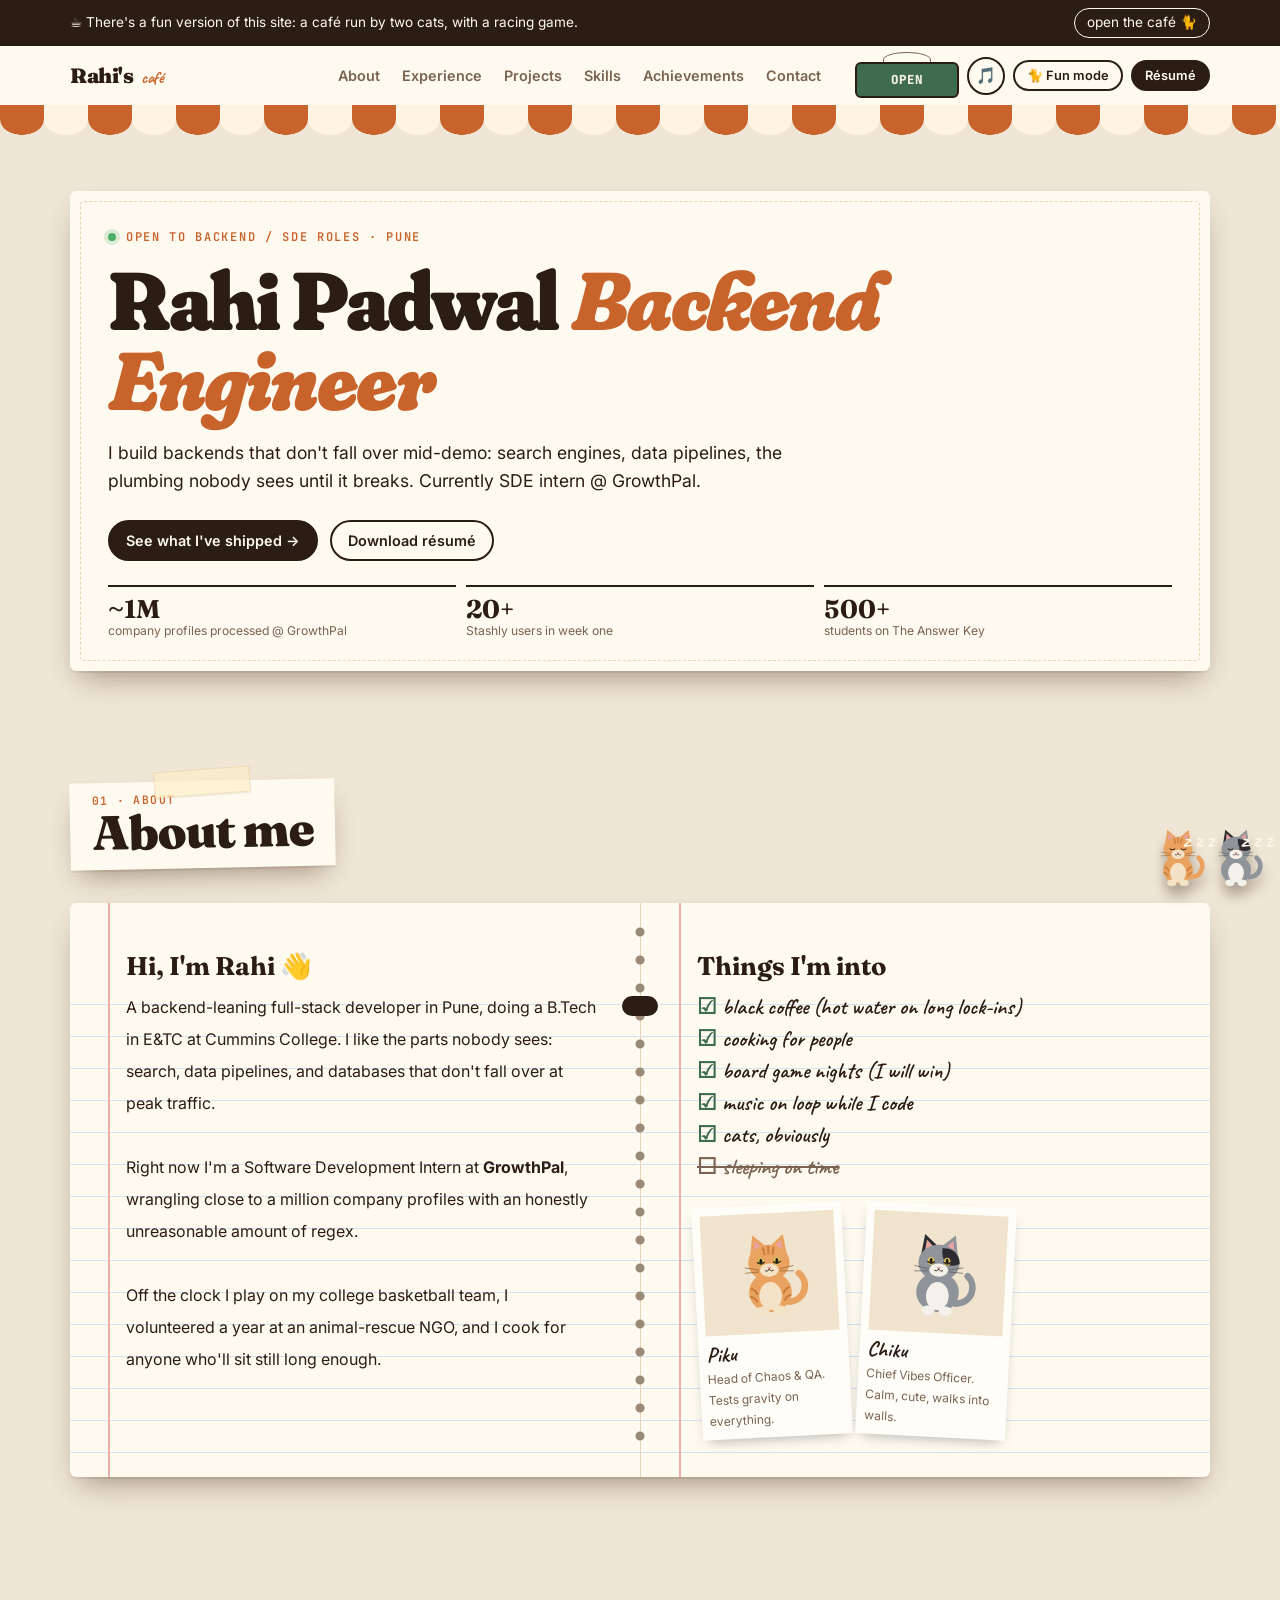
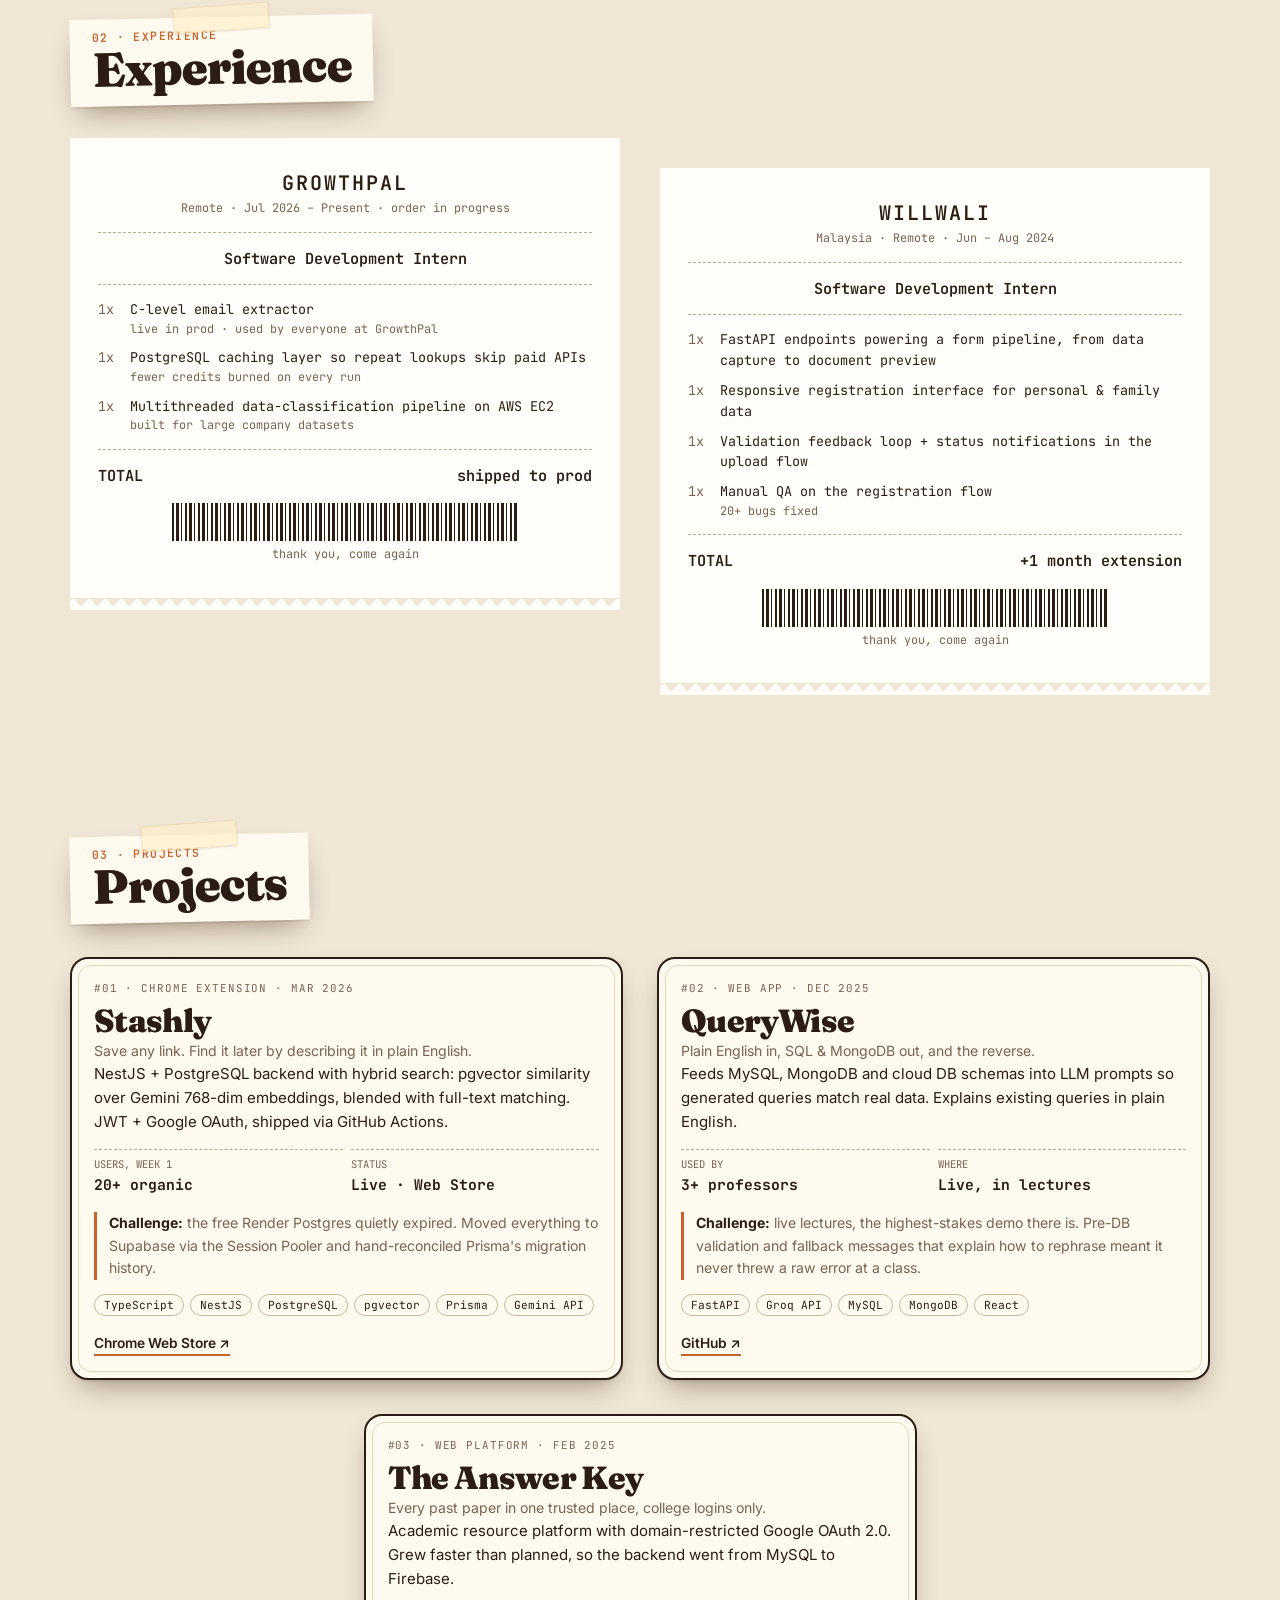
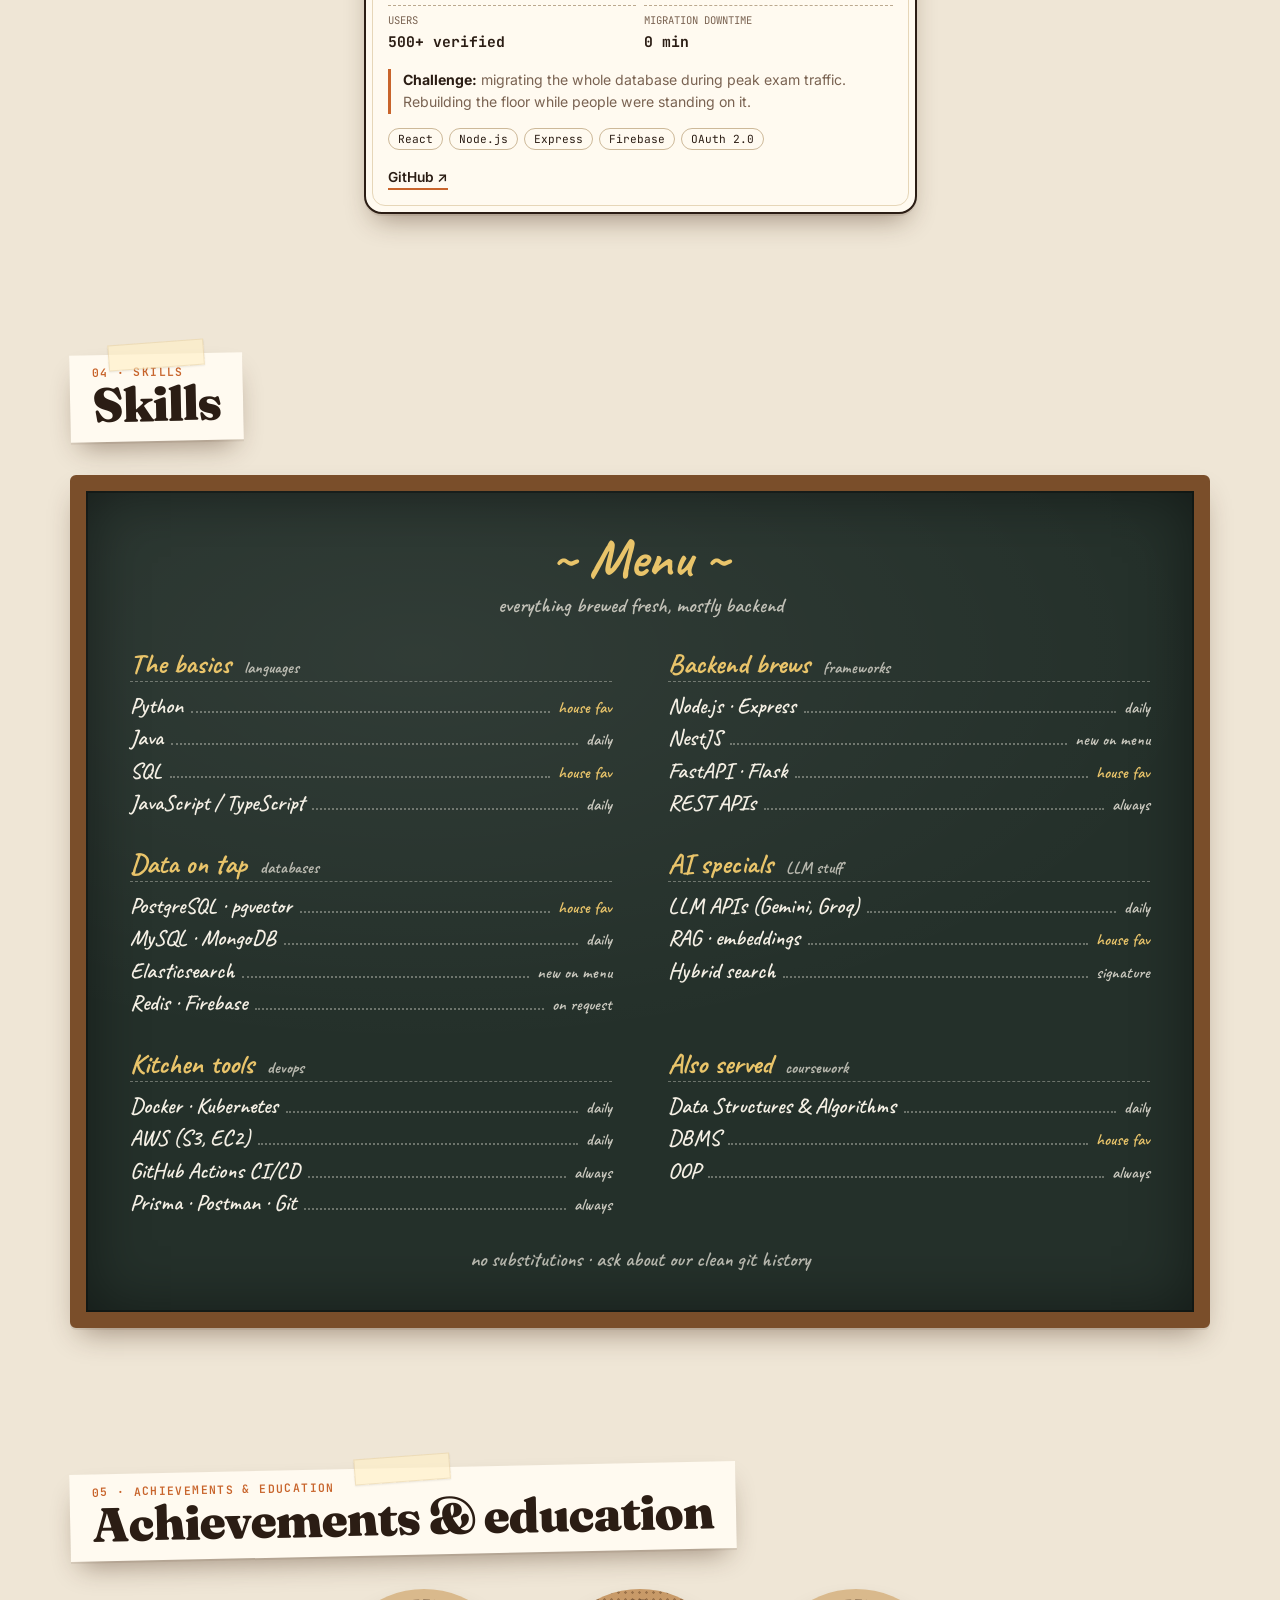
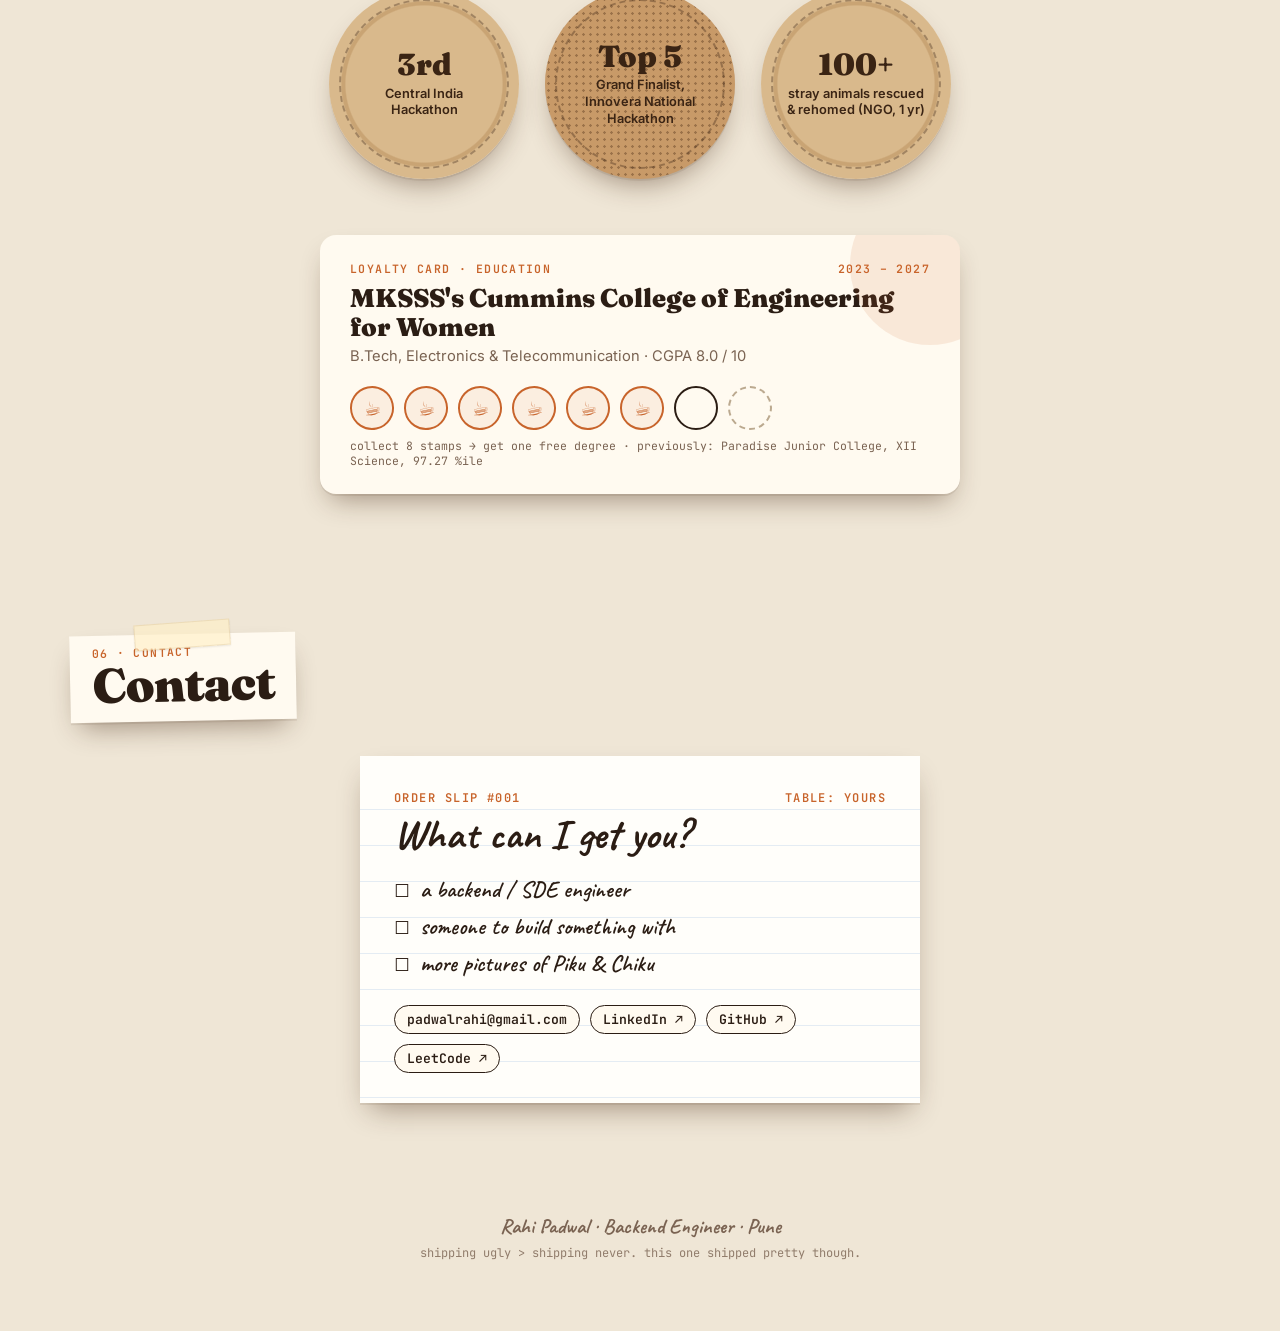
==== commit ba6cc3c5: "Make recruiter view the default, café at ?mode=fun New visitors land on the clean recruiter view. A " ====
--- a/index.html
+++ b/index.html
@@ -384,8 +384,8 @@
 <header>
   <div class="navbar">
     <div class="banner"><div class="wrap">
-      <span>👔 Recruiter mode: cats asleep, facts only.</span>
-      <button type="button" data-toggle-mode>ok fine, show me the cats</button>
+      <span>☕ There's a fun version of this site: a café run by two cats, with a racing game.</span>
+      <button type="button" data-toggle-mode>open the café 🐈</button>
     </div></div>
     <div class="wrap nav">
       <a class="logo" href="#top">Rahi's <small>café</small></a>
@@ -849,11 +849,13 @@
   /* ── recruiter mode ── */
   const setMode = (rec, announce) => {
     document.body.classList.toggle('recruiter', rec);
-    const u = new URL(location); rec ? u.searchParams.set('mode','recruiter') : u.searchParams.delete('mode'); history.replaceState(null,'',u);
+    // recruiter view is the default: plain URL. The café lives at ?mode=fun
+    const u = new URL(location); rec ? u.searchParams.delete('mode') : u.searchParams.set('mode','fun'); history.replaceState(null,'',u);
+    if (announce) store.set('cafe-mode', rec ? 'recruiter' : 'fun'); // remember a visitor's own choice
     (rec ? document.body : scene).appendChild(chiku);
     [chiku, piku].forEach(c => { c.classList.toggle('asleep', rec); c.classList.remove('upside','walking','swat'); });
     if (rec) knockables.forEach(fix);
-    if (announce) toast(rec ? 'Cats are asleep. Facts only. 👔' : 'The cats are awake. Good luck. 🐈');
+    if (announce) toast(rec ? 'Cats are asleep. Facts only. 👔' : 'Welcome to the café. The cats are awake. Good luck. 🐈');
   };
   document.querySelectorAll('[data-toggle-mode]').forEach(b => b.onclick = () => setMode(!document.body.classList.contains('recruiter'), true));
 
@@ -916,7 +918,9 @@
     requestAnimationFrame(frame);
   };
 
-  setMode(new URLSearchParams(location.search).get('mode') === 'recruiter');
+  // default = recruiter view; ?mode=fun (or a visitor's earlier choice) opens the café
+  const asked = new URLSearchParams(location.search).get('mode');
+  setMode(asked === 'fun' ? false : asked === 'recruiter' ? true : store.get('cafe-mode') !== 'fun');
 })();
 </script>
 </body>
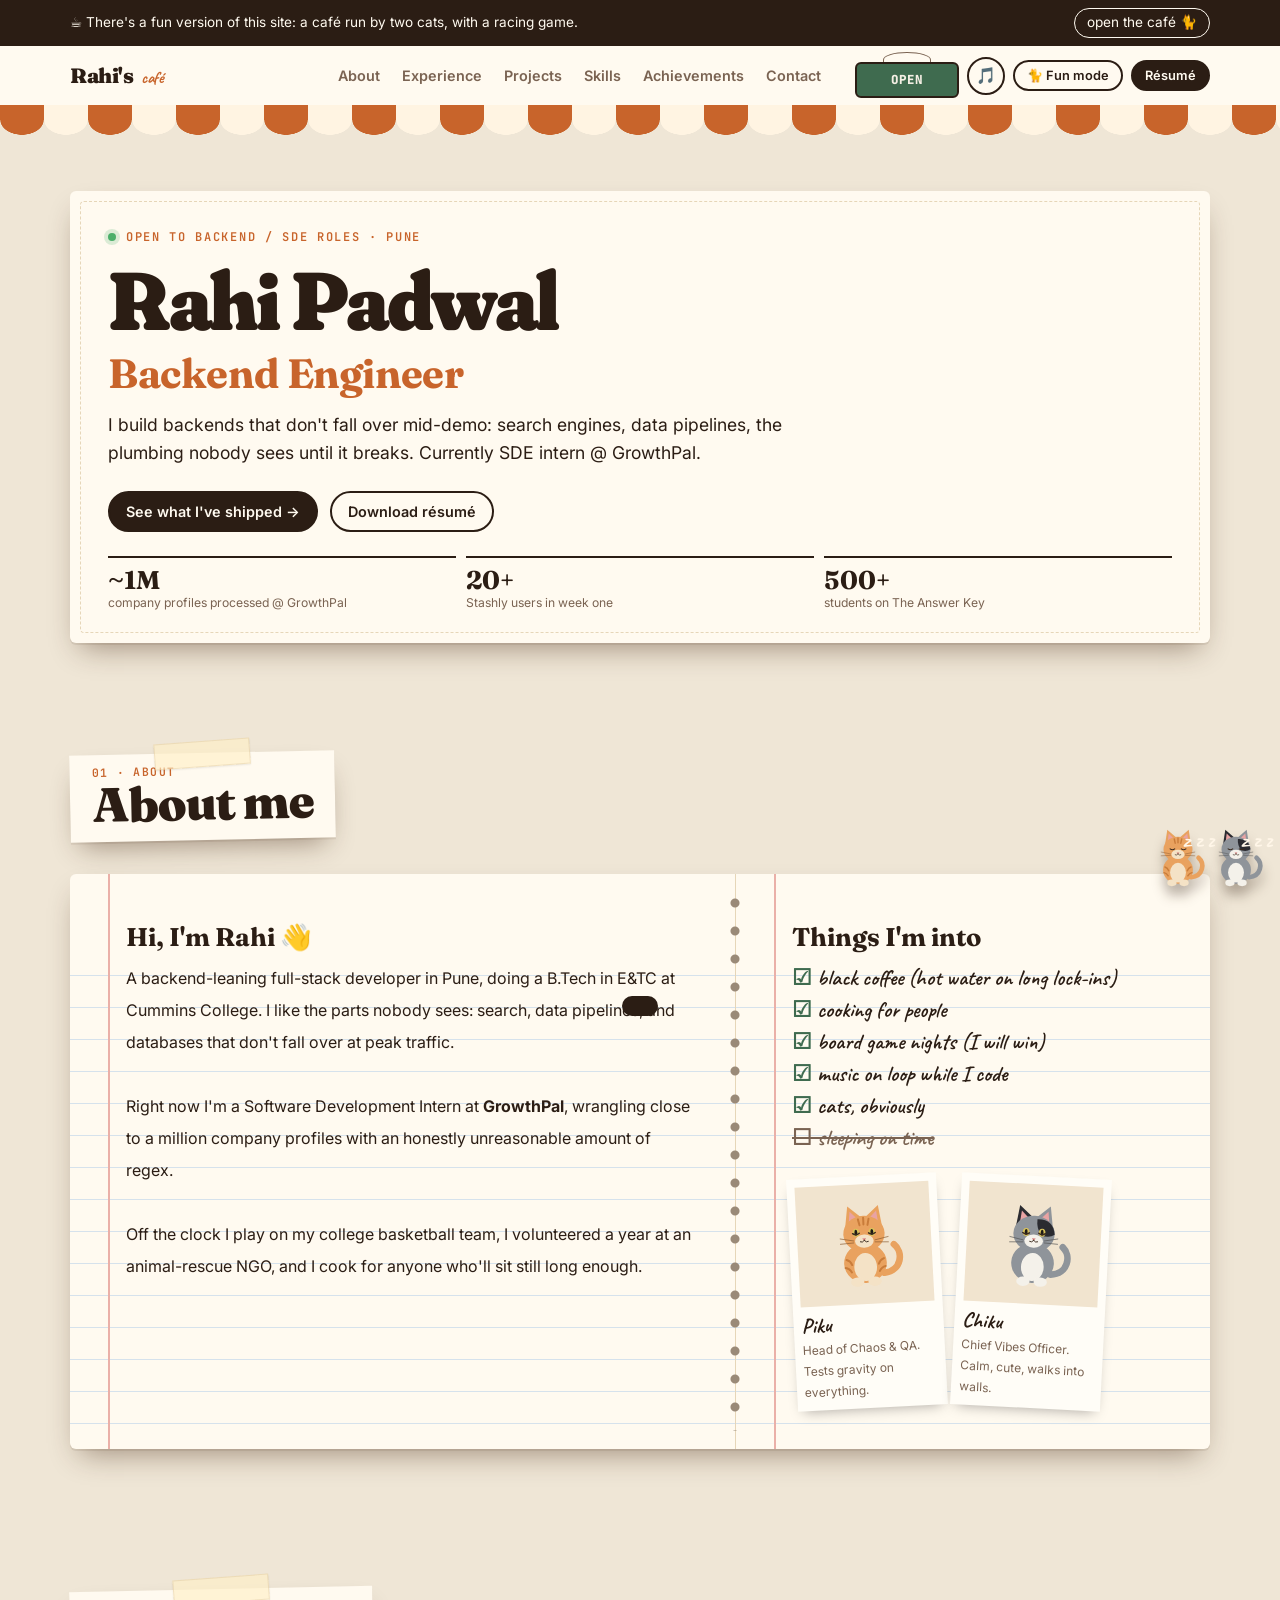
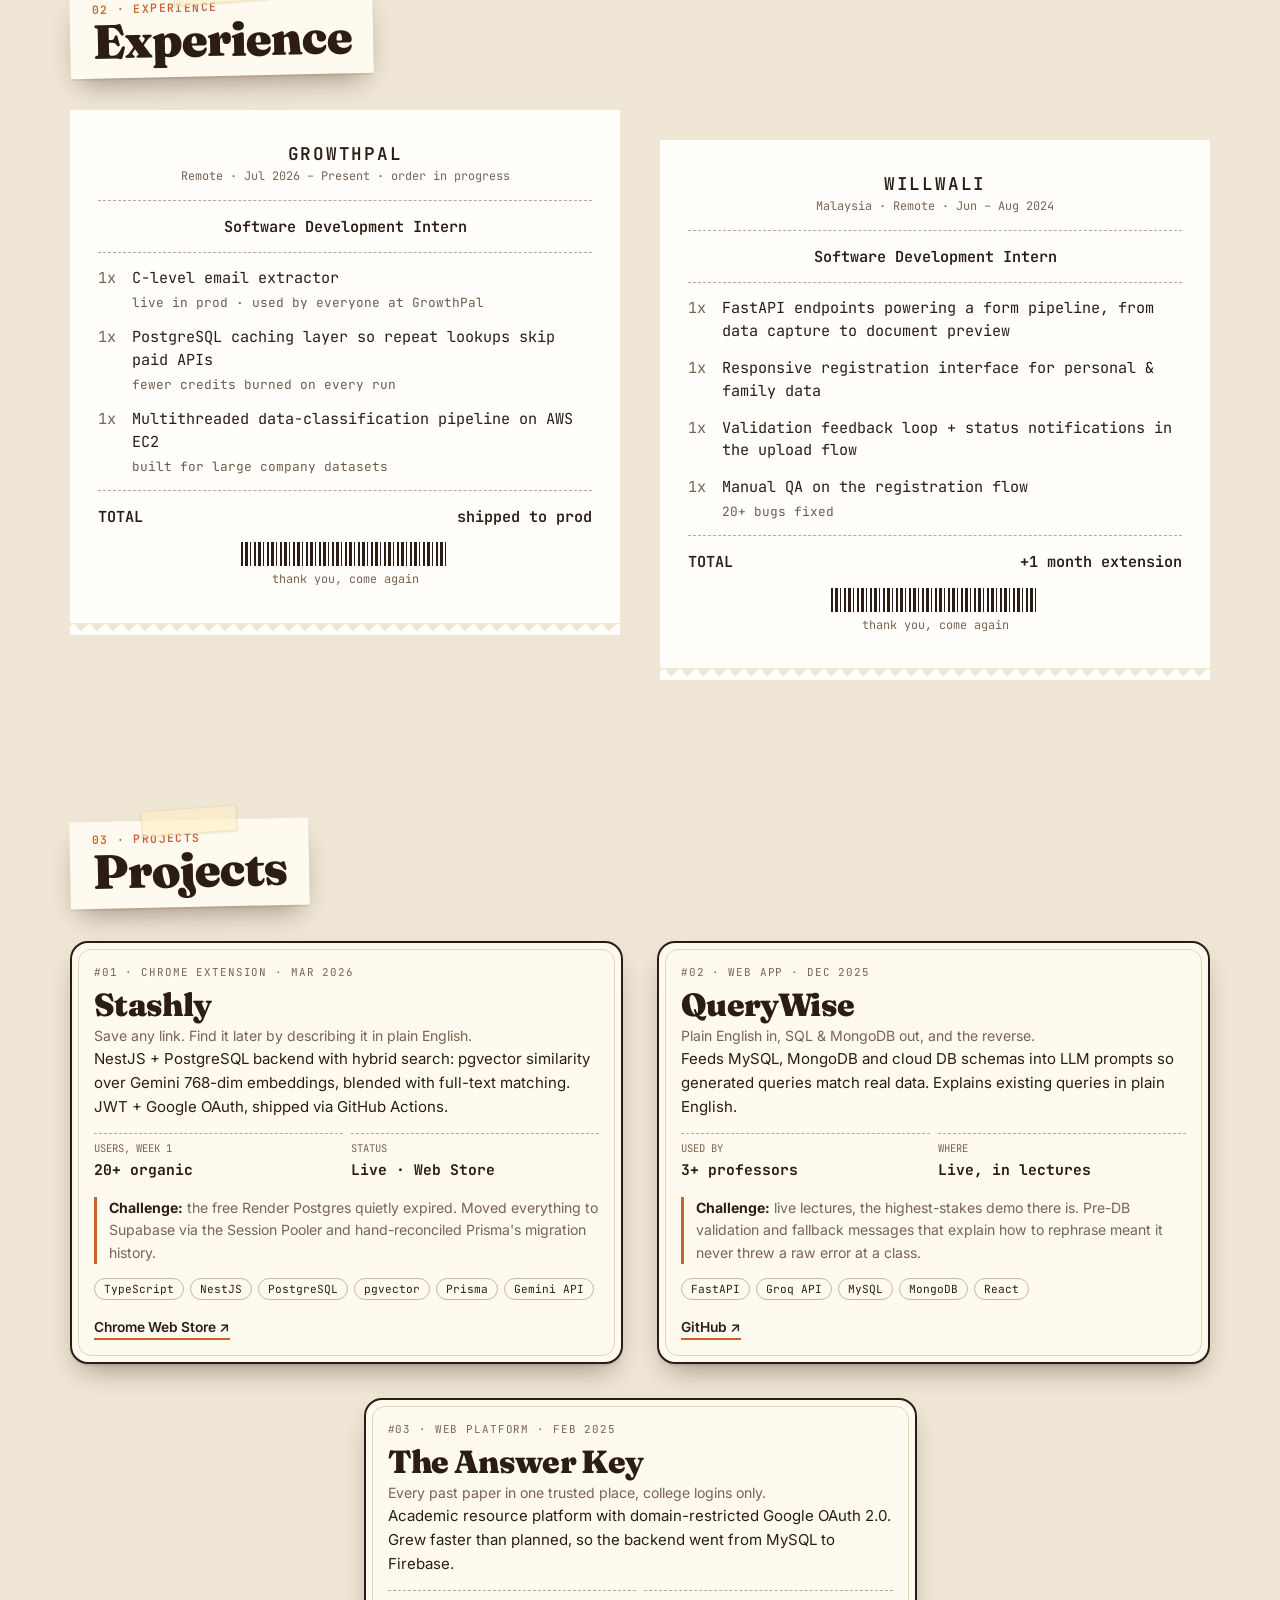
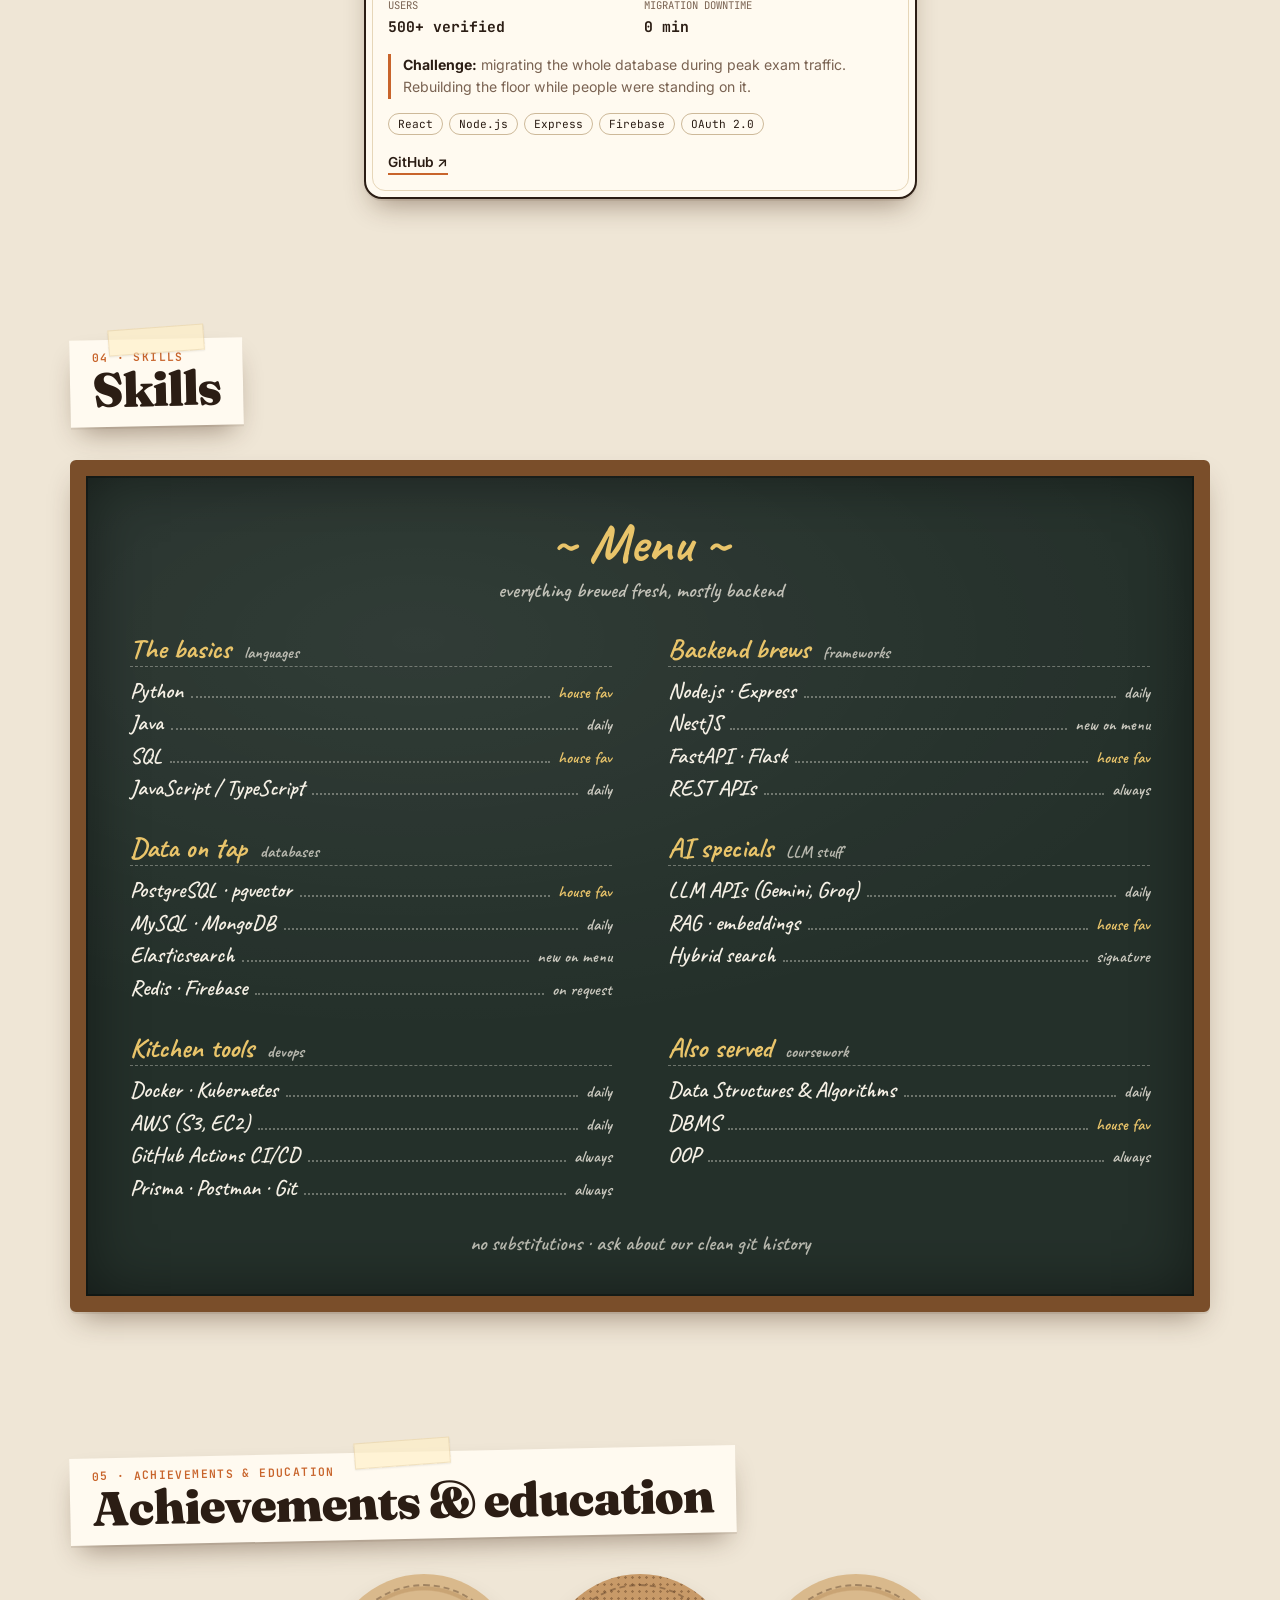
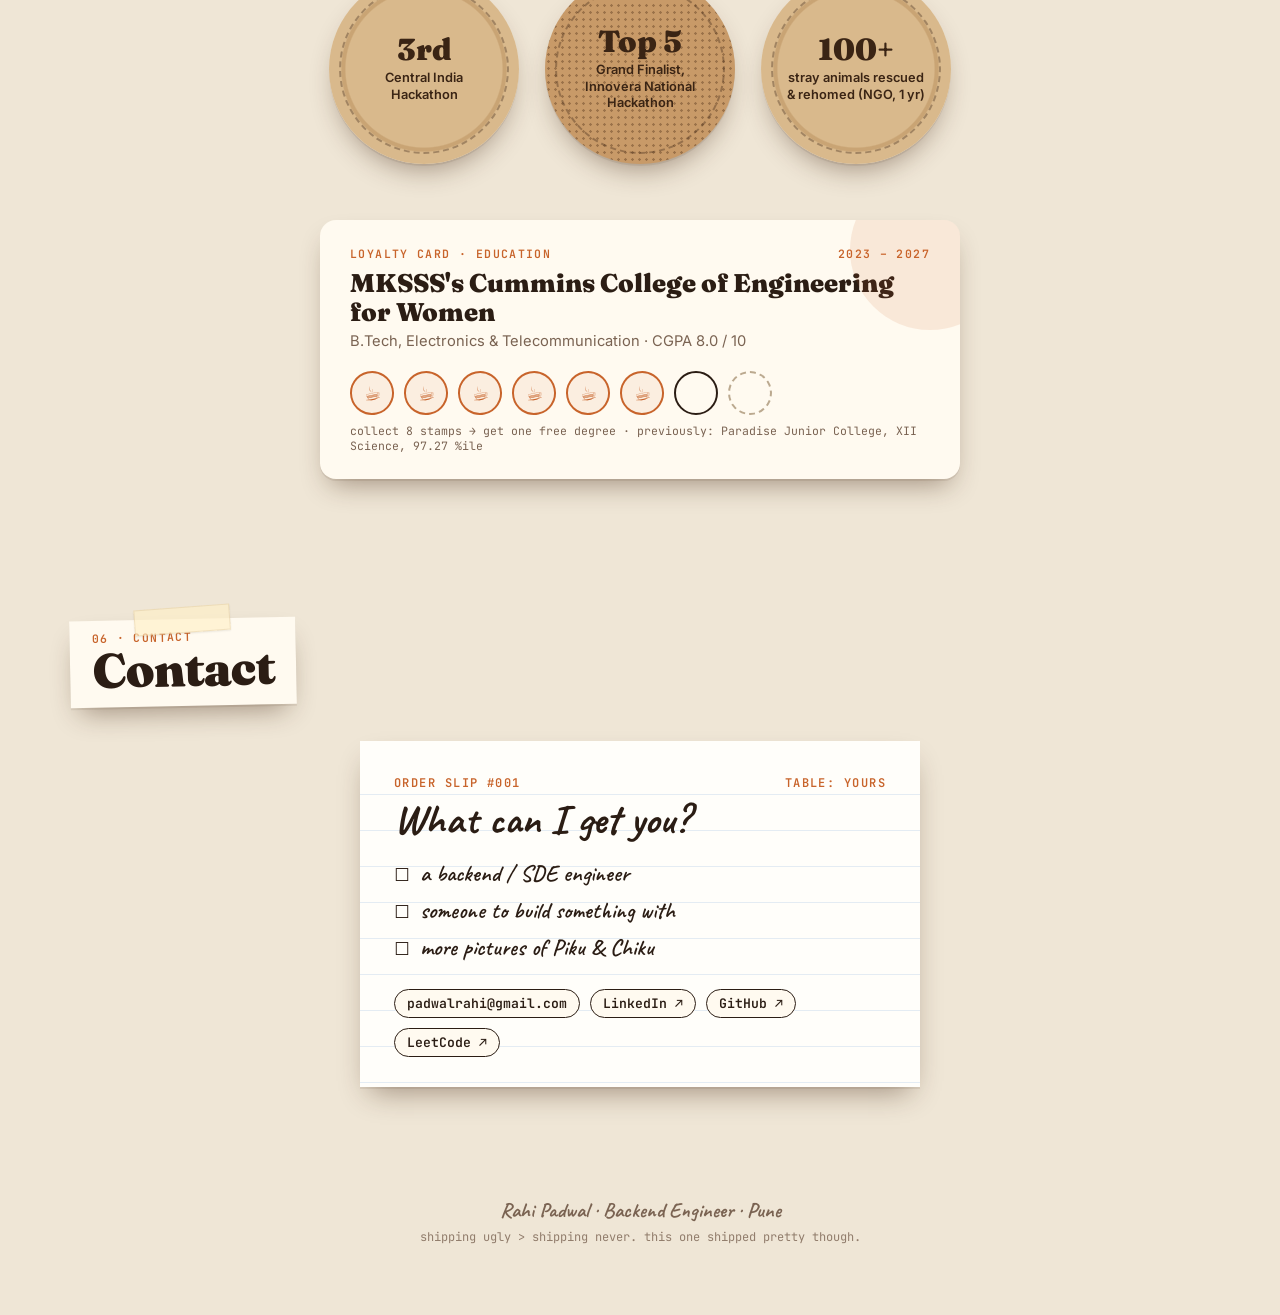
==== commit a974f15c: "Formalize recruiter view: stacked title, wider About text, work-first receipts Co-Authored-By: Claud" ====
--- a/index.html
+++ b/index.html
@@ -231,7 +231,7 @@
 
 /* ═════════ ABOUT: notebook ═════════ */
 .notebook{display:grid;grid-template-columns:1fr 1fr;background:var(--paper);box-shadow:var(--shadow);border-radius:6px;--tilt:.6deg;position:relative}
-.notebook::before{content:"";position:absolute;top:18px;bottom:18px;left:50%;width:22px;transform:translateX(-50%);
+.notebook::before{content:"";position:absolute;top:18px;bottom:18px;left:var(--split,50%);width:22px;transform:translateX(-50%);
   background:radial-gradient(circle at 11px 11px,#9a8a78 4px,transparent 5px) 0 0/22px 28px repeat-y;z-index:2}
 .page{padding:44px 40px 40px 56px;line-height:32px;position:relative;
   background:repeating-linear-gradient(180deg,transparent 0 31px,#d6e2ec 31px 32px) 0 70px/100% 100% no-repeat}
@@ -375,6 +375,18 @@
 body.recruiter #chiku{right:16px!important;left:auto!important}
 body.recruiter #piku{right:74px!important;left:auto!important}
 body.recruiter .cat .name{display:none}
+/* formal hero: name, then the title on its own line */
+body.recruiter h1 .job-title{display:block;font-size:.5em;font-weight:700;font-style:normal;color:var(--accent);letter-spacing:-.01em;margin-top:12px;font-variation-settings:"SOFT" 0}
+/* About: the description page gets more room than the checklist */
+body.recruiter .notebook{grid-template-columns:7fr 5fr;--split:58.333%}
+/* Experience: the work items carry the receipt; barcode steps back */
+body.recruiter .receipt .shop{font-size:1.1rem}
+body.recruiter .receipt ul{margin:4px 0}
+body.recruiter .receipt li{font-size:.95rem;line-height:1.5;color:var(--ink);margin-bottom:14px;grid-template-columns:30px 1fr}
+body.recruiter .receipt li:last-child{margin-bottom:4px}
+body.recruiter .receipt li em{font-size:.8rem;margin-top:3px;color:#6e5c4b}
+body.recruiter .barcode{height:24px;width:42%;margin-top:14px}
+@media (max-width:820px){body.recruiter .notebook{grid-template-columns:1fr}}
 @media (prefers-reduced-motion:reduce){*{animation:none!important;transition:none!important}}
 </style>
 </head>
@@ -430,7 +442,7 @@
         <p class="special"><span class="dot"></span> <span class="fun-only">Today's special ·</span> Open to backend / SDE roles · Pune</p>
         <h1>
           <span class="fun-only">He<span class="stretch">llll</span><span class="stretch">oooo</span>,<br/>I'm <em>Rahi</em>.</span>
-          <span class="plain-only">Rahi Padwal <em>Backend Engineer</em></span>
+          <span class="plain-only">Rahi Padwal<span class="job-title">Backend Engineer</span></span>
         </h1>
         <p class="lede">I build backends that don't fall over mid-demo: search engines, data pipelines, the plumbing nobody sees until it breaks. Currently SDE intern @ GrowthPal.
           <span class="hand fun-only">fueled by black coffee, supervised by two cats.</span></p>
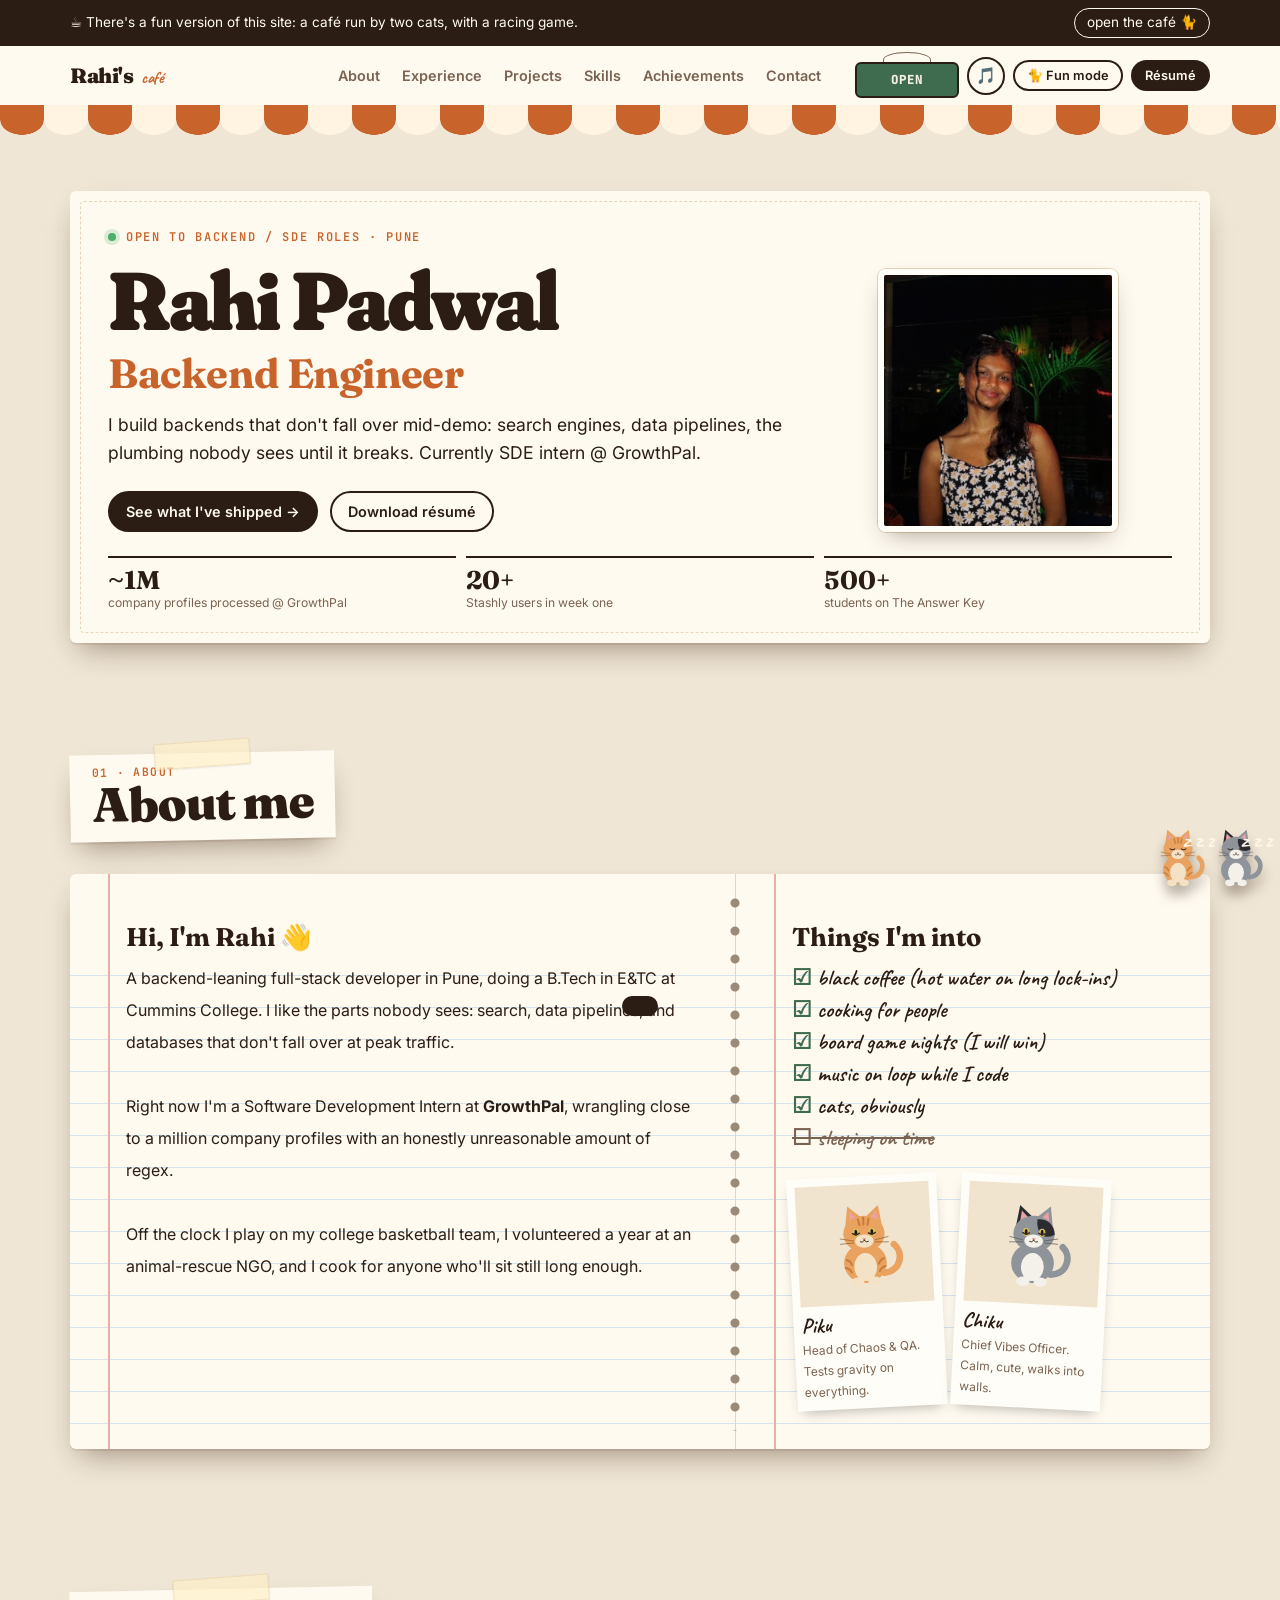
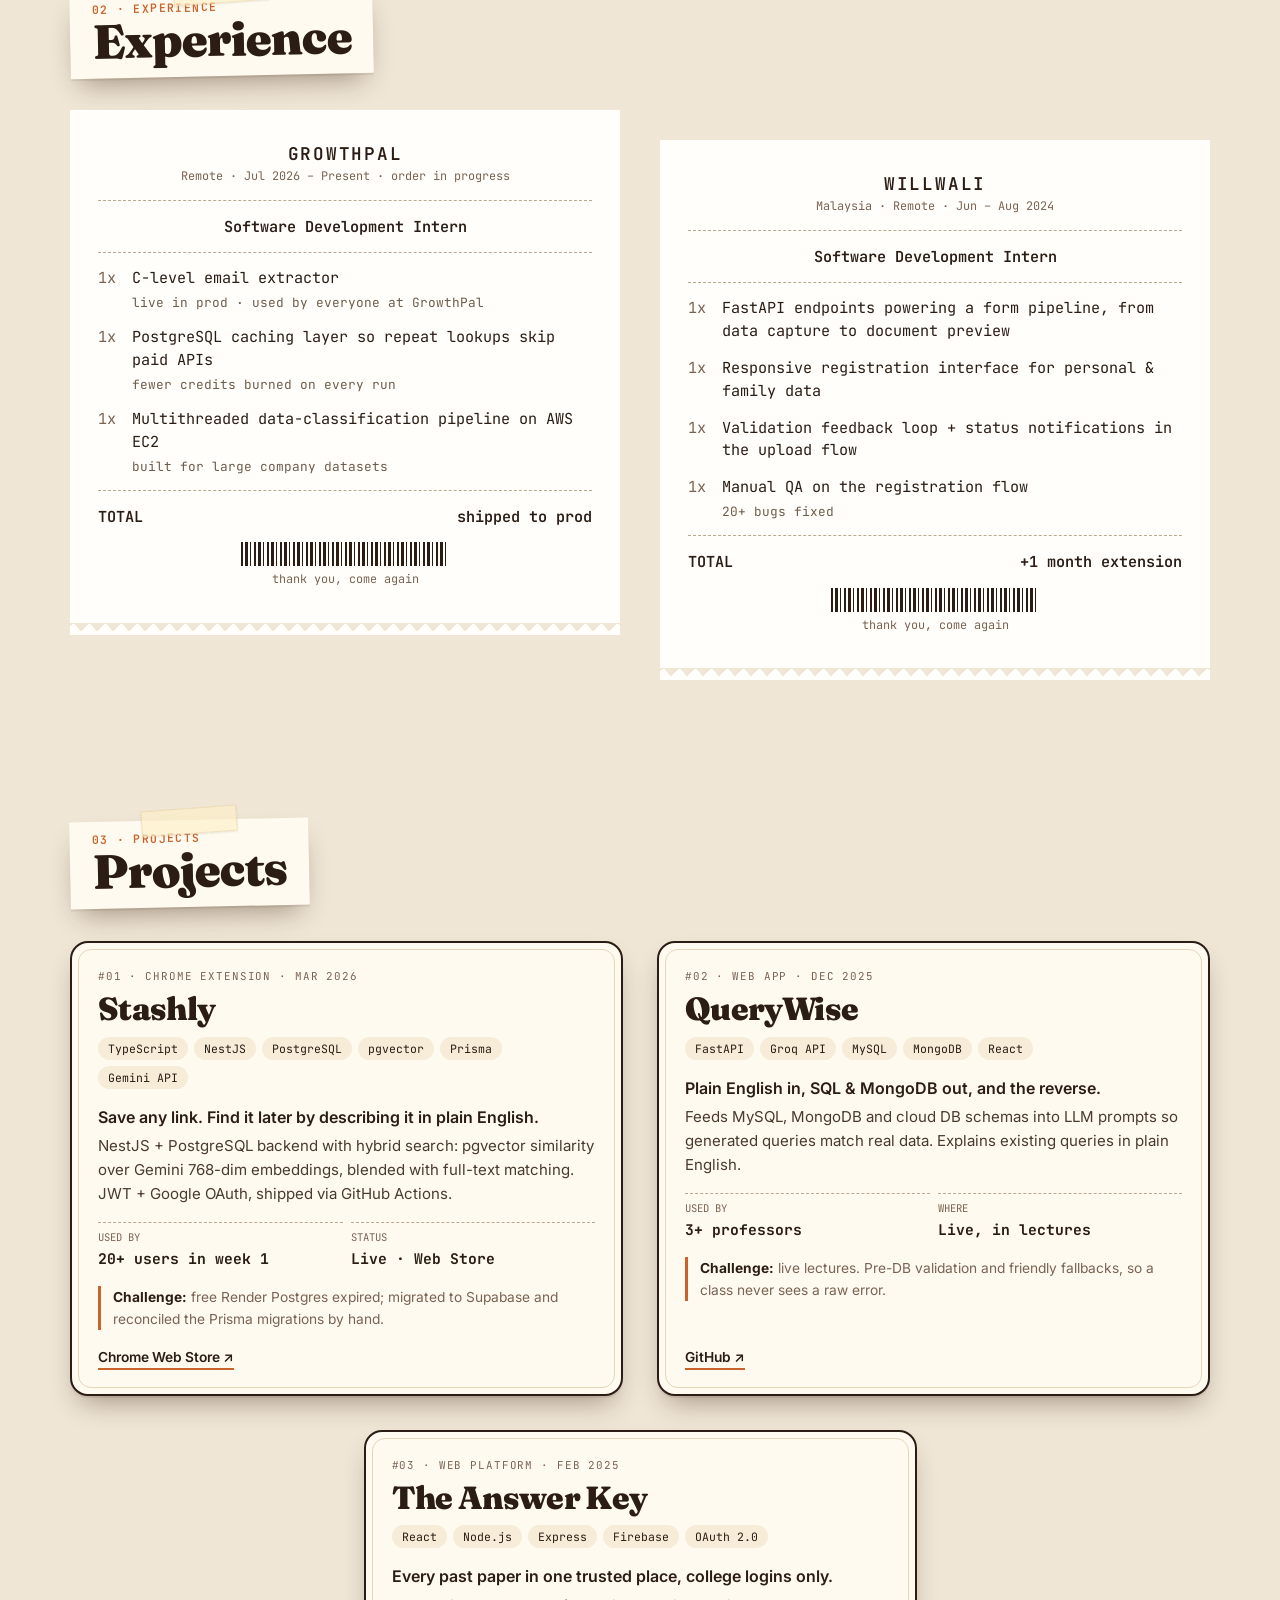
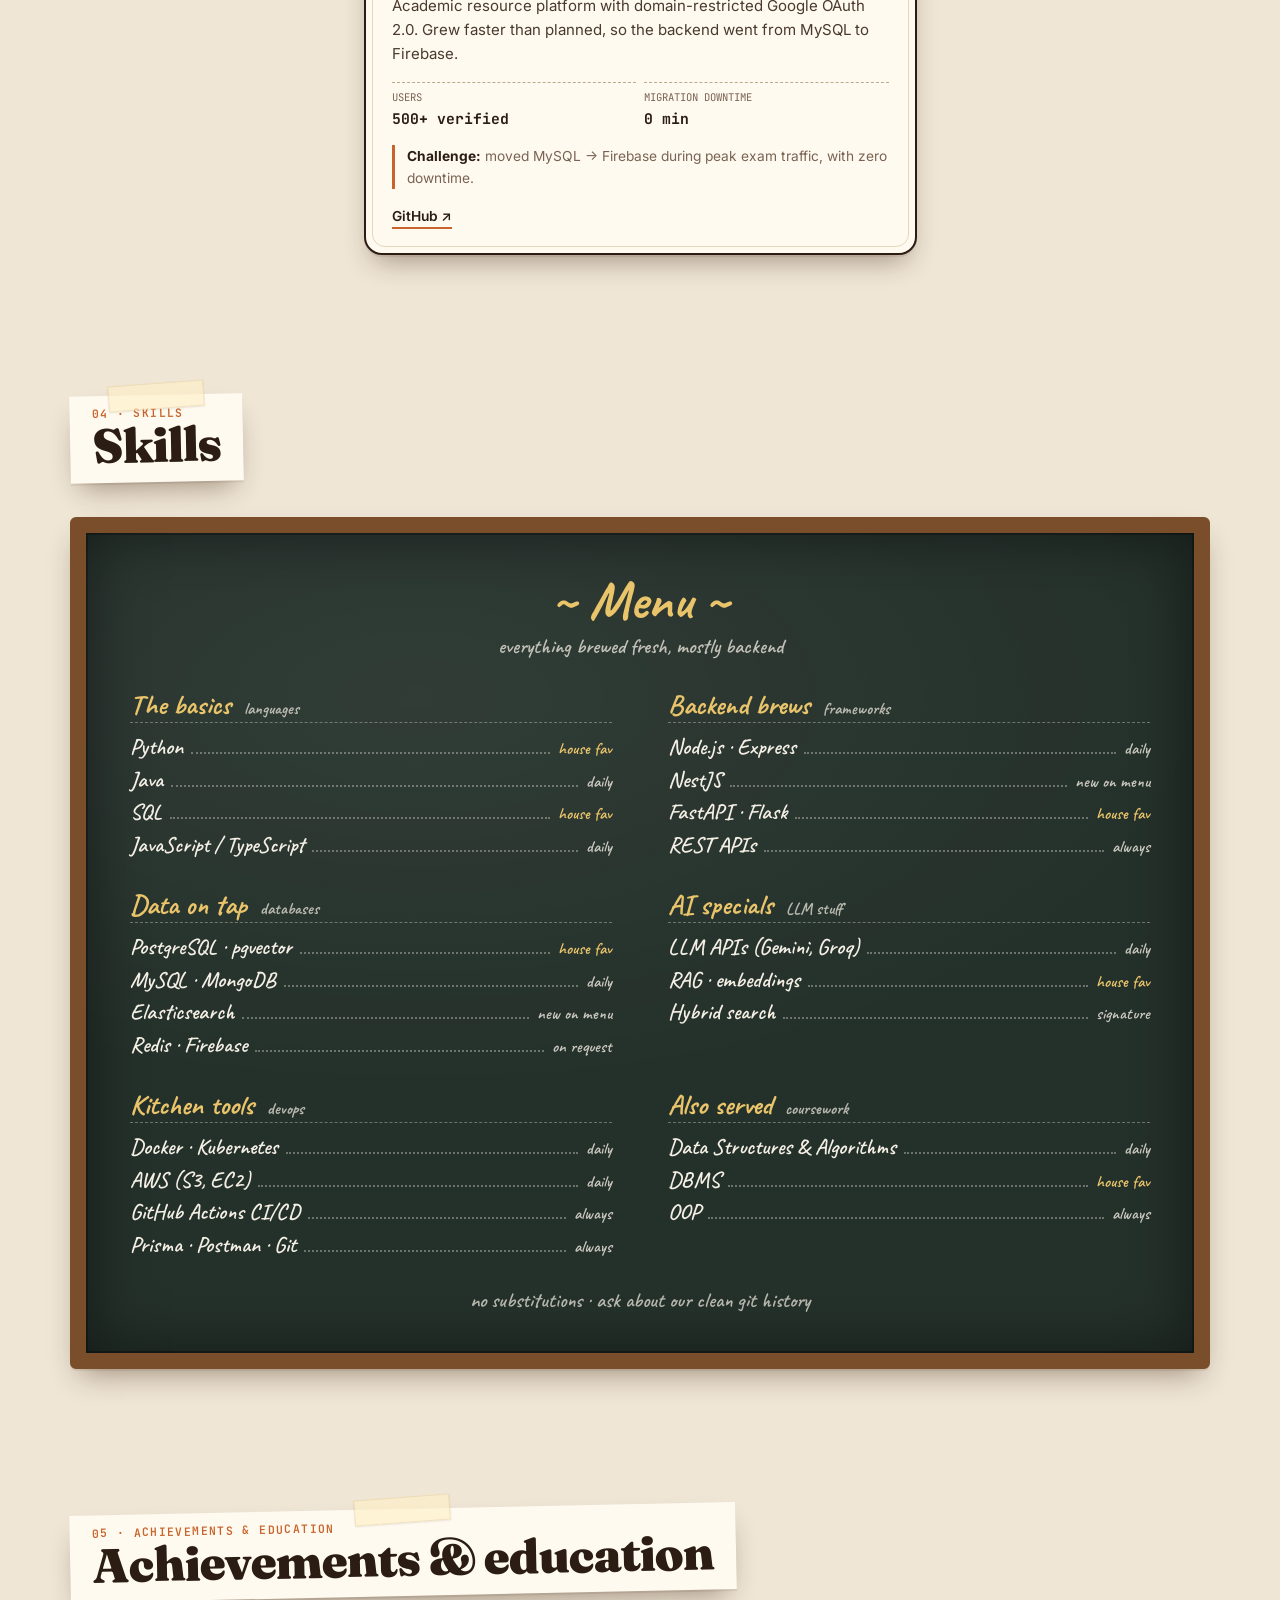
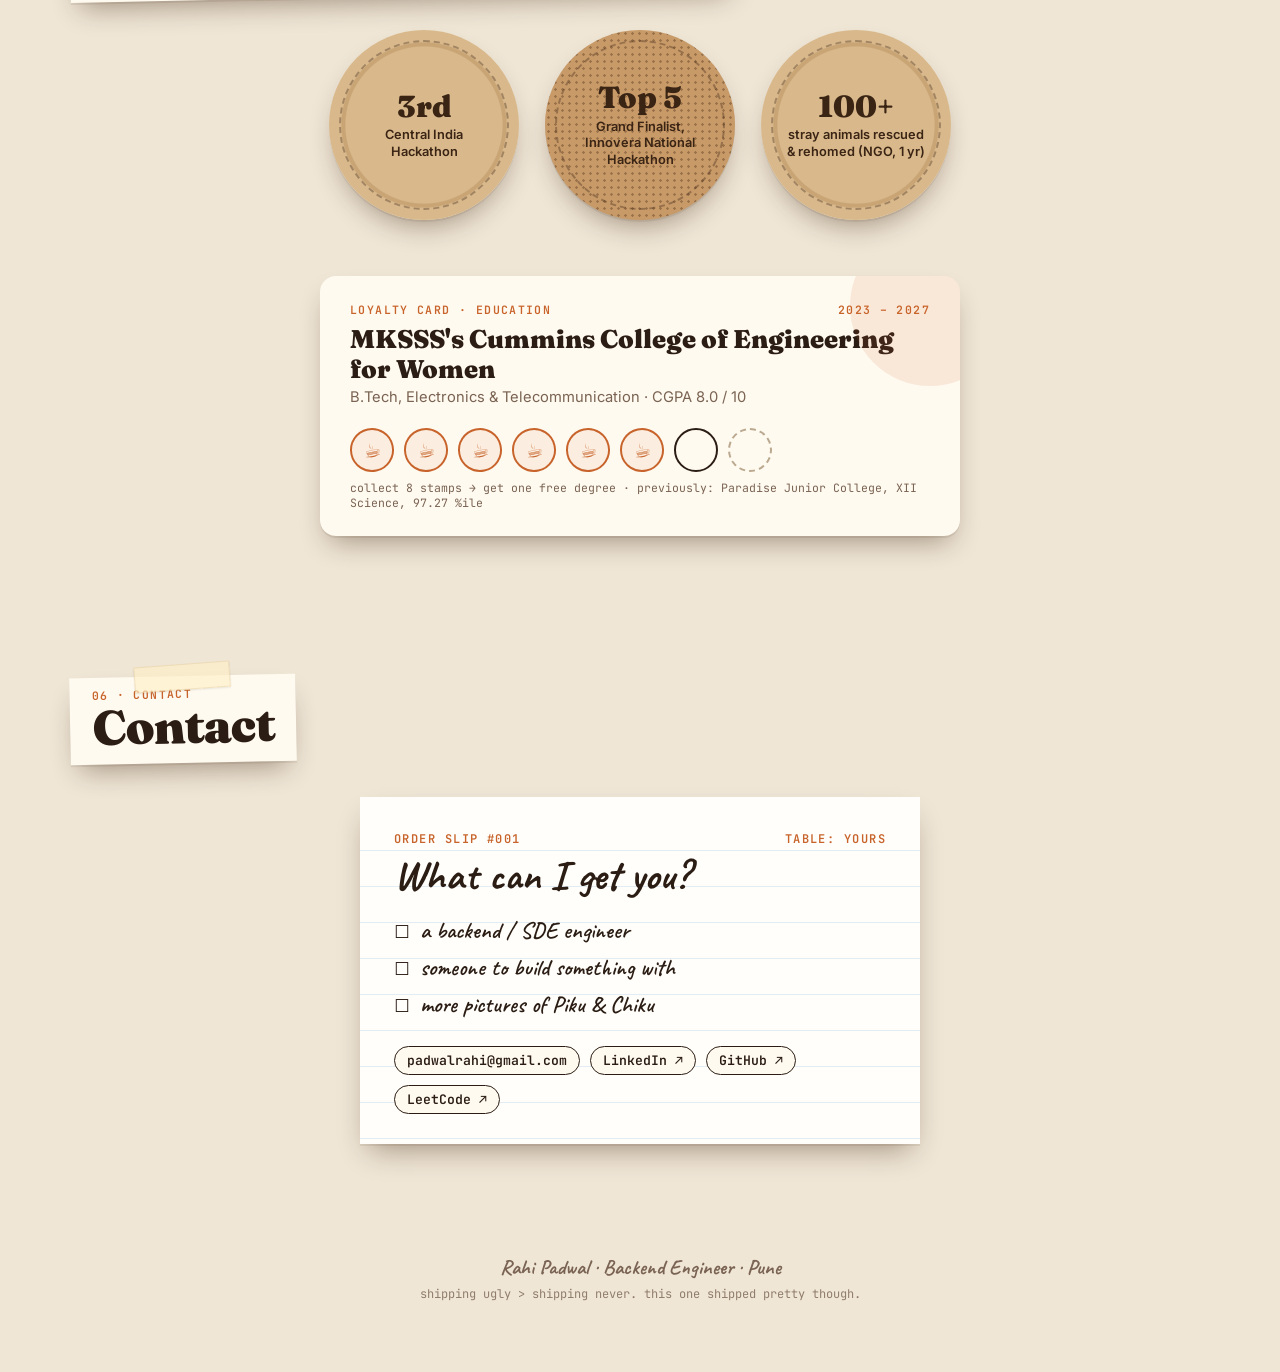
==== commit c4a6451c: "Add hero headshot and restructure project cards in recruiter view Co-Authored-By: Claude Opus 5.5 <n" ====
--- a/index.html
+++ b/index.html
@@ -379,6 +379,23 @@
 body.recruiter h1 .job-title{display:block;font-size:.5em;font-weight:700;font-style:normal;color:var(--accent);letter-spacing:-.01em;margin-top:12px;font-variation-settings:"SOFT" 0}
 /* About: the description page gets more room than the checklist */
 body.recruiter .notebook{grid-template-columns:7fr 5fr;--split:58.333%}
+/* hero photo: sits in the third column, right above the last fact */
+body.recruiter .hero-top{display:grid;grid-template-columns:repeat(3,1fr);gap:10px;align-items:end}
+body.recruiter .hero-intro{grid-column:span 2}
+body.recruiter .headshot{display:block;width:100%;max-width:240px;aspect-ratio:301/331;height:auto;object-fit:cover;justify-self:center;
+  border-radius:8px;border:6px solid #fffdf7;box-shadow:0 10px 24px -10px rgba(43,29,20,.45),0 0 0 1px var(--line);margin-bottom:24px}
+@media (max-width:720px){body.recruiter .hero-top{grid-template-columns:1fr}body.recruiter .hero-intro{grid-column:auto}body.recruiter .headshot{grid-row:1;justify-self:start;max-width:150px;margin-bottom:0}}
+/* Projects: name → stack → what it is → numbers → challenge → link */
+body.recruiter .card{display:flex;flex-direction:column;padding:26px 26px 24px}
+body.recruiter .card-top{order:0}
+body.recruiter .card h3{order:1;margin:8px 0 0}
+body.recruiter .card .tags{order:2;margin:10px 0 16px}
+body.recruiter .card .tags span{background:var(--paper2);border-color:transparent;font-size:.72rem}
+body.recruiter .card .kind{order:3;font-size:1rem;font-weight:600;color:var(--ink);margin-bottom:4px}
+body.recruiter .card p.what{order:4;color:#4a3a2e}
+body.recruiter .card .stats{order:5;margin:16px 0 4px}
+body.recruiter .card .lore{order:6;margin:10px 0 0;font-size:.86rem}
+body.recruiter .card .links{order:7;margin-top:auto;padding-top:16px}
 /* Experience: the work items carry the receipt; barcode steps back */
 body.recruiter .receipt .shop{font-size:1.1rem}
 body.recruiter .receipt ul{margin:4px 0}
@@ -439,6 +456,8 @@
   <section class="hero">
     <div class="wrap hero-grid">
       <div class="placemat paper knock" data-name="the placemat">
+        <div class="hero-top">
+        <div class="hero-intro">
         <p class="special"><span class="dot"></span> <span class="fun-only">Today's special ·</span> Open to backend / SDE roles · Pune</p>
         <h1>
           <span class="fun-only">He<span class="stretch">llll</span><span class="stretch">oooo</span>,<br/>I'm <em>Rahi</em>.</span>
@@ -449,6 +468,9 @@
         <div class="hero-actions">
           <a class="btn solid" href="#projects">See what I've shipped →</a>
           <a class="btn" href="assets/Rahi_Padwal_Resume.pdf" target="_blank" rel="noopener">Download résumé</a>
+        </div>
+        </div>
+        <img class="headshot plain-only" src="photo.jpg" alt="Rahi Padwal" width="301" height="331" />
         </div>
         <div class="facts">
           <div class="fact"><b>~1M</b><span>company profiles processed @ GrowthPal</span></div>
@@ -596,8 +618,8 @@
           <div class="kind">Save any link. Find it later by describing it in plain English.</div>
           <div class="ability"><b>Special ability</b>Finds the link you only vaguely remember.</div>
           <p class="what">NestJS + PostgreSQL backend with hybrid search: pgvector similarity over Gemini 768-dim embeddings, blended with full-text matching. JWT + Google OAuth, shipped via GitHub Actions.</p>
-          <div class="stats"><div><span>Users, week 1</span><b>20+ organic</b></div><div><span>Status</span><b>Live · Web Store</b></div></div>
-          <p class="lore"><b><span class="fun-only">Survived:</span><span class="plain-only">Challenge:</span></b> the free Render Postgres quietly expired. Moved everything to Supabase via the Session Pooler and hand-reconciled Prisma's migration history.</p>
+          <div class="stats"><div><span>Used by</span><b>20+ users in week 1</b></div><div><span>Status</span><b>Live · Web Store</b></div></div>
+          <p class="lore"><b><span class="fun-only">Survived:</span><span class="plain-only">Challenge:</span></b> <span class="fun-only">the free Render Postgres quietly expired. Moved everything to Supabase via the Session Pooler and hand-reconciled Prisma's migration history.</span><span class="plain-only">free Render Postgres expired; migrated to Supabase and reconciled the Prisma migrations by hand.</span></p>
           <div class="tags"><span>TypeScript</span><span>NestJS</span><span>PostgreSQL</span><span>pgvector</span><span>Prisma</span><span>Gemini API</span></div>
           <div class="links"><a href="https://chromewebstore.google.com/detail/gphimbgfeeiodbpnilpaeiloplfnoedn" target="_blank" rel="noopener">Chrome Web Store ↗</a></div>
         </article>
@@ -608,7 +630,7 @@
           <div class="ability"><b>Special ability</b>Never crashes mid-lecture.</div>
           <p class="what">Feeds MySQL, MongoDB and cloud DB schemas into LLM prompts so generated queries match real data. Explains existing queries in plain English.</p>
           <div class="stats"><div><span>Used by</span><b>3+ professors</b></div><div><span>Where</span><b>Live, in lectures</b></div></div>
-          <p class="lore"><b><span class="fun-only">Survived:</span><span class="plain-only">Challenge:</span></b> live lectures, the highest-stakes demo there is. Pre-DB validation and fallback messages that explain how to rephrase meant it never threw a raw error at a class.</p>
+          <p class="lore"><b><span class="fun-only">Survived:</span><span class="plain-only">Challenge:</span></b> <span class="fun-only">live lectures, the highest-stakes demo there is. Pre-DB validation and fallback messages that explain how to rephrase meant it never threw a raw error at a class.</span><span class="plain-only">live lectures. Pre-DB validation and friendly fallbacks, so a class never sees a raw error.</span></p>
           <div class="tags"><span>FastAPI</span><span>Groq API</span><span>MySQL</span><span>MongoDB</span><span>React</span></div>
           <div class="links"><a href="https://github.com/Rahi-padwal/Query_Wisee" target="_blank" rel="noopener">GitHub ↗</a></div>
         </article>
@@ -619,7 +641,7 @@
           <div class="ability"><b>Special ability</b>Ends the night-before-exam PYQ hunt.</div>
           <p class="what">Academic resource platform with domain-restricted Google OAuth 2.0. Grew faster than planned, so the backend went from MySQL to Firebase.</p>
           <div class="stats"><div><span>Users</span><b>500+ verified</b></div><div><span>Migration downtime</span><b>0 min</b></div></div>
-          <p class="lore"><b><span class="fun-only">Survived:</span><span class="plain-only">Challenge:</span></b> migrating the whole database during peak exam traffic. Rebuilding the floor while people were standing on it.</p>
+          <p class="lore"><b><span class="fun-only">Survived:</span><span class="plain-only">Challenge:</span></b> <span class="fun-only">migrating the whole database during peak exam traffic. Rebuilding the floor while people were standing on it.</span><span class="plain-only">moved MySQL → Firebase during peak exam traffic, with zero downtime.</span></p>
           <div class="tags"><span>React</span><span>Node.js</span><span>Express</span><span>Firebase</span><span>OAuth 2.0</span></div>
           <div class="links"><a href="https://github.com/Rahi-padwal/answerkey" target="_blank" rel="noopener">GitHub ↗</a></div>
         </article>
